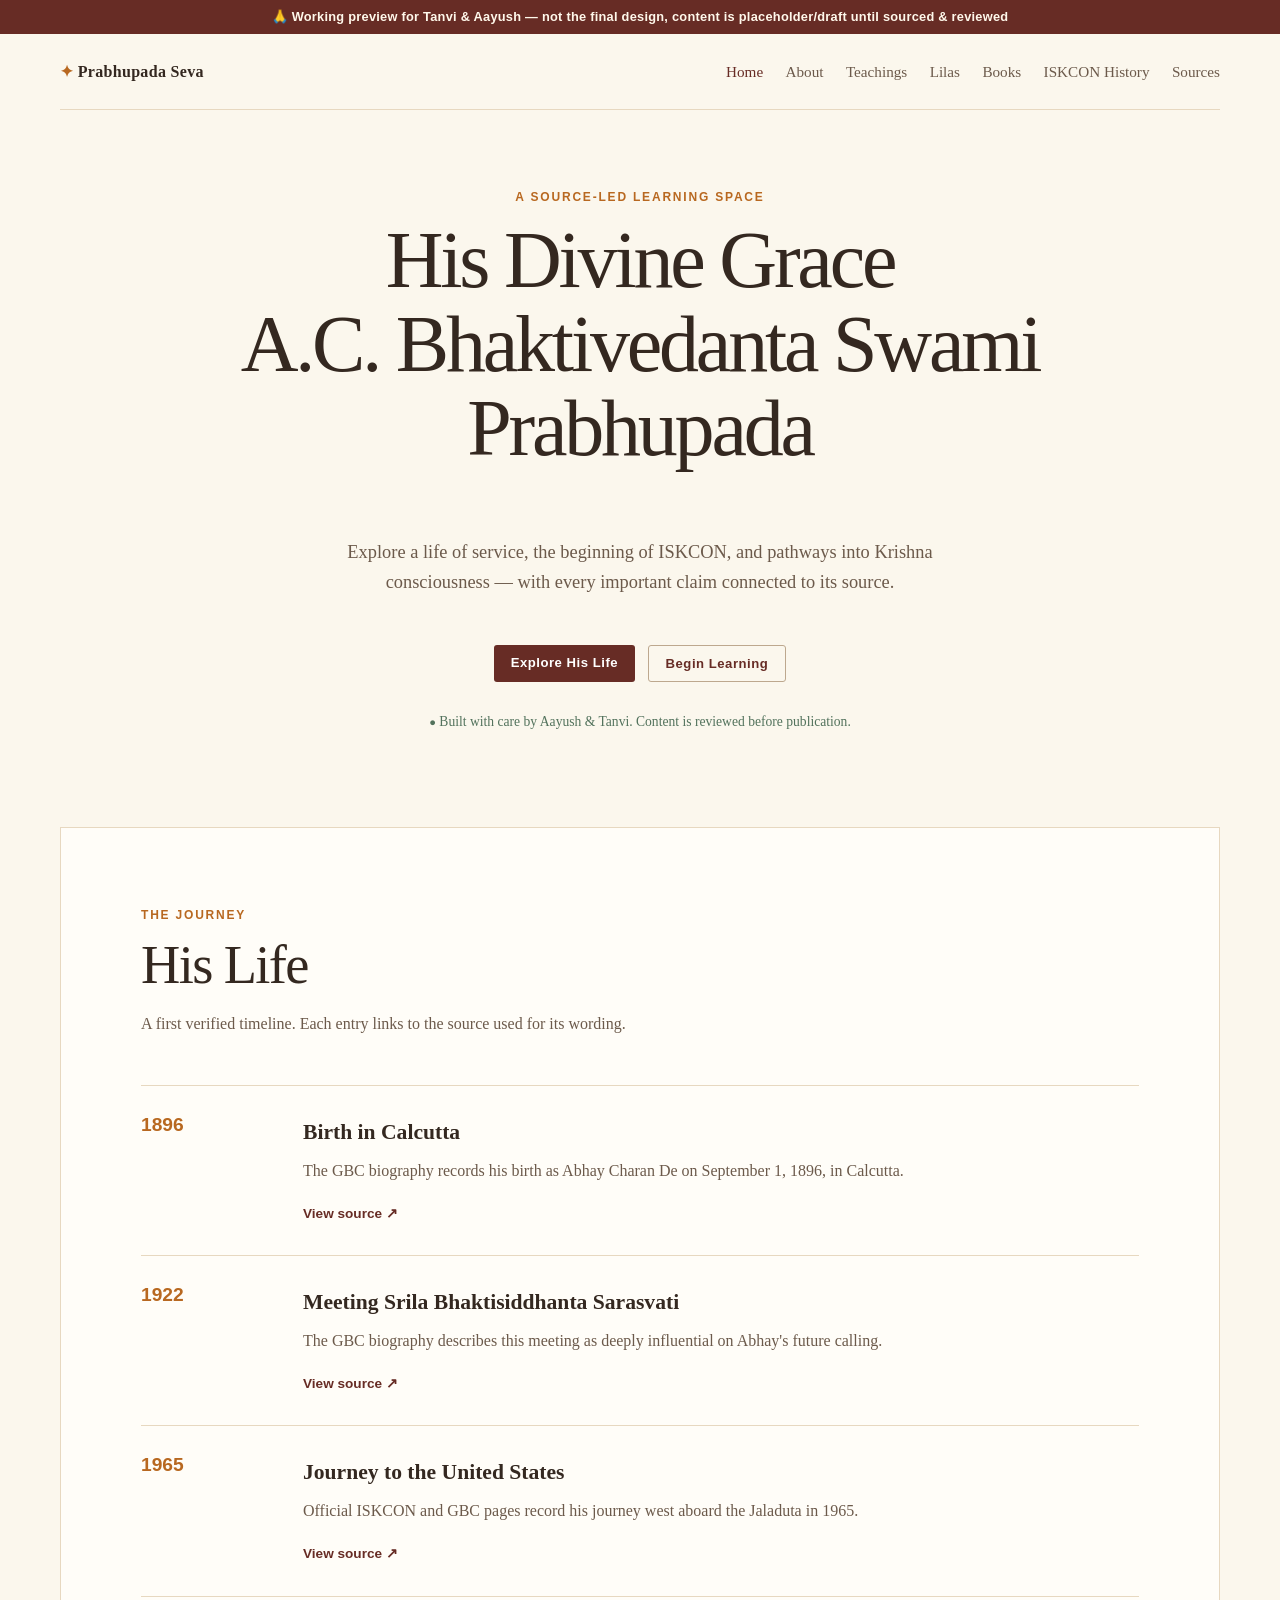
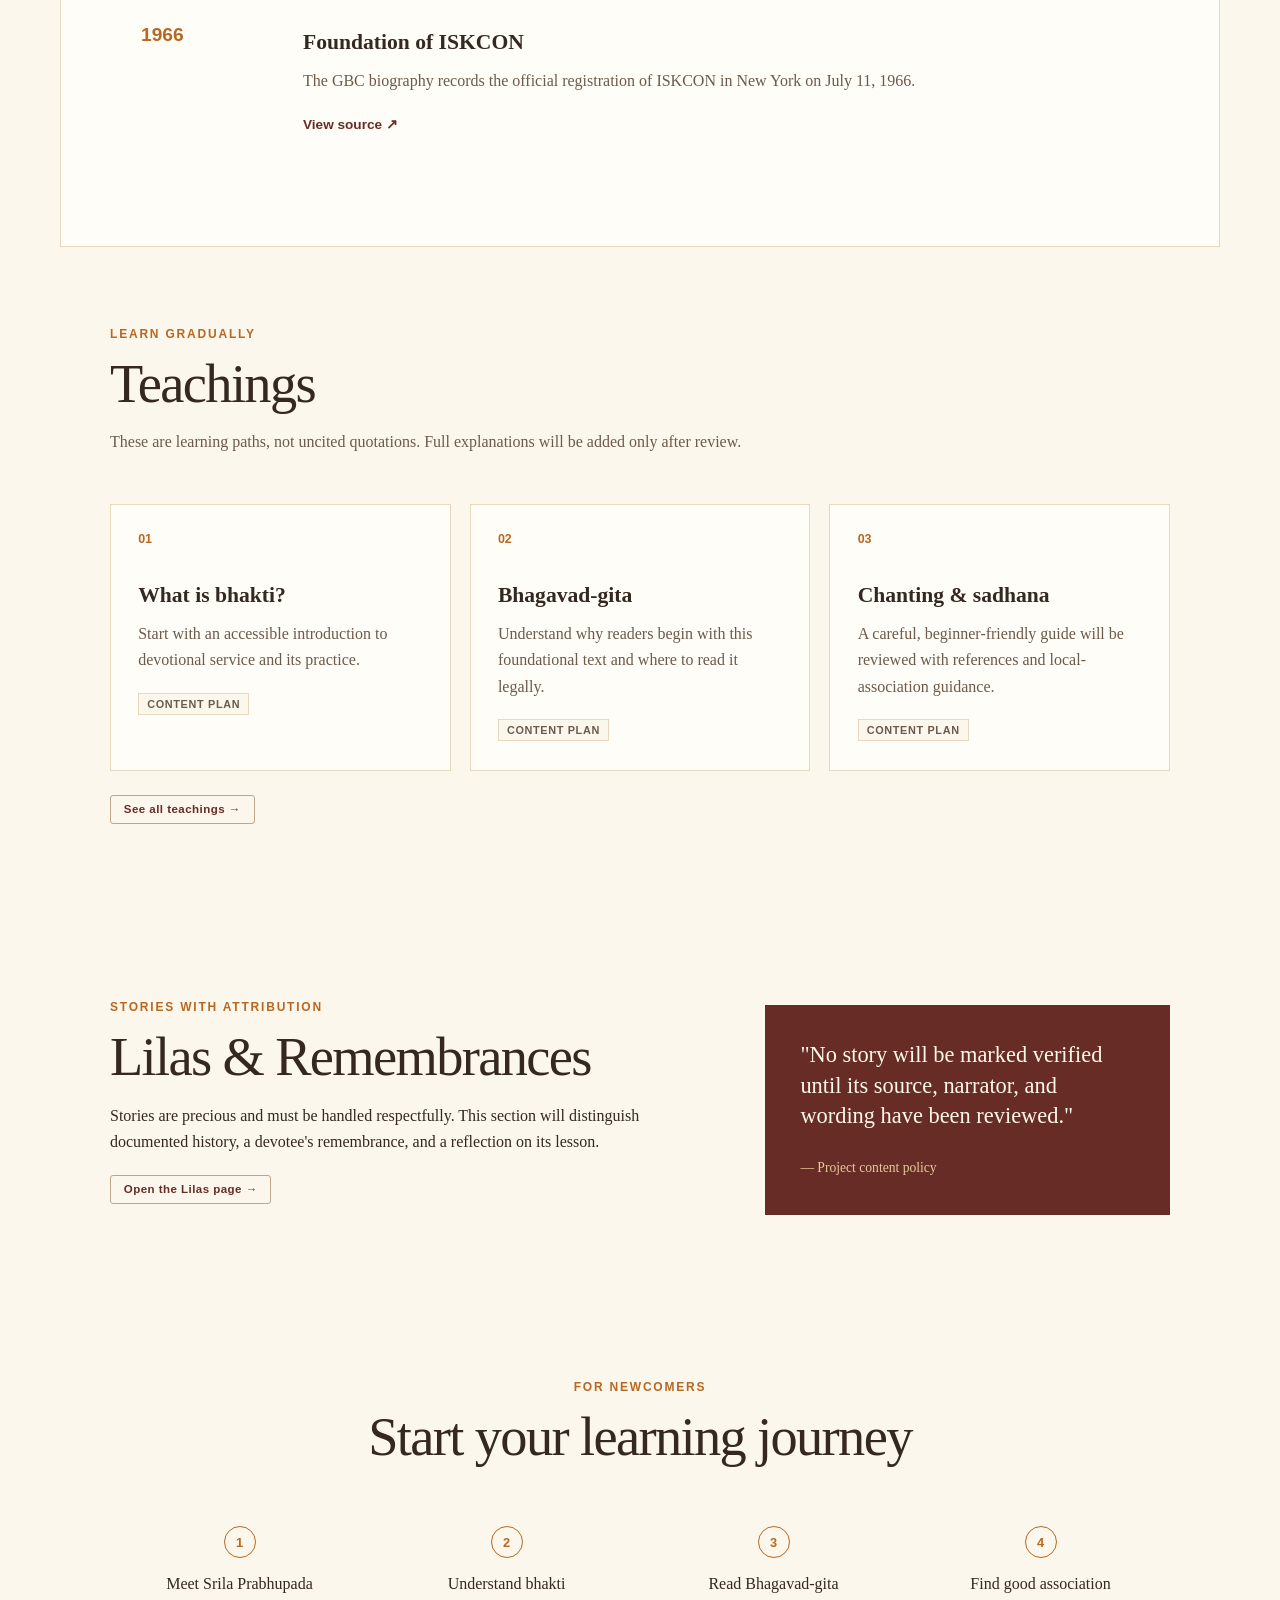
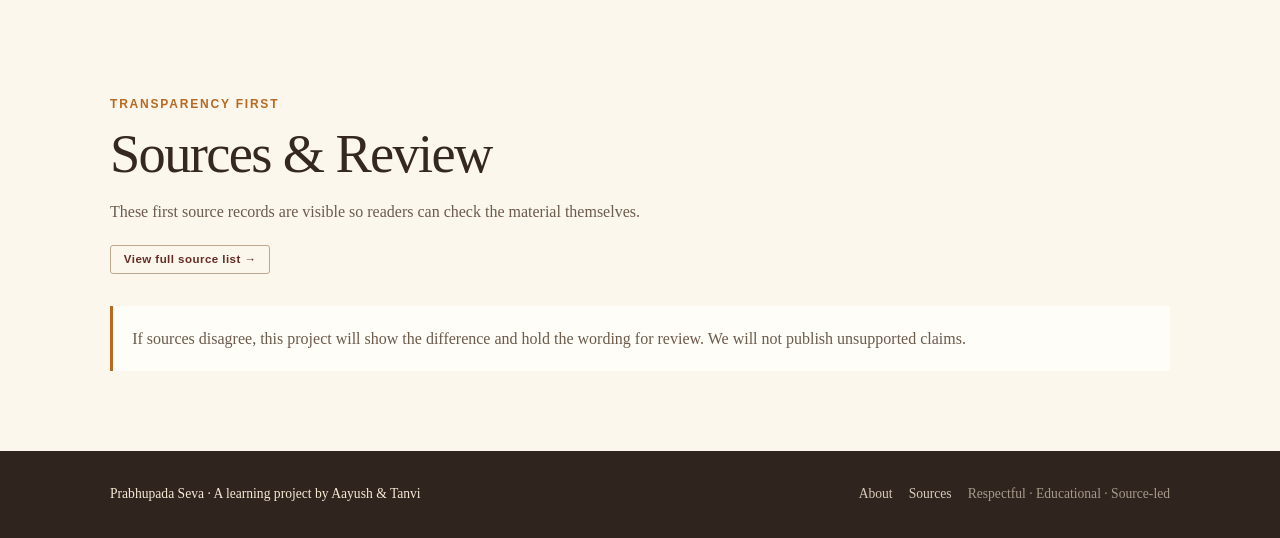
==== index.html @ f7a3dc42 "Add files via upload" ====
<!doctype html>
<html lang="en">
<head>
<meta charset="UTF-8" />
<meta name="viewport" content="width=device-width, initial-scale=1.0" />
<meta name="description" content="A source-led learning space about Srila Prabhupada's life, teachings, and legacy." />
<title>Prabhupada Seva | Learn with sources</title>
<style>
:root{
  --cream:#fbf7ed;--paper:#fffdf8;--ink:#342820;--muted:#6c5a4b;
  --saffron:#b86820;--maroon:#672c25;--line:#e7d8c0;--leaf:#52725c;
  --footer-bg:#30241f;--footer-ink:#f6e9d5;
}
@media (prefers-color-scheme: dark){
  :root:not([data-theme="light"]){
    --cream:#211a15;--paper:#2a221c;--ink:#f2e6d3;--muted:#c9b7a0;
    --saffron:#e0954a;--maroon:#e2a98f;--line:#4a3c30;--leaf:#8fb89a;
    --footer-bg:#171310;--footer-ink:#f2e6d3;
  }
}
:root[data-theme="dark"]{
  --cream:#211a15;--paper:#2a221c;--ink:#f2e6d3;--muted:#c9b7a0;
  --saffron:#e0954a;--maroon:#e2a98f;--line:#4a3c30;--leaf:#8fb89a;
  --footer-bg:#171310;--footer-ink:#f2e6d3;
}
*{box-sizing:border-box}
html{scroll-behavior:smooth}
body{margin:0;color:var(--ink);background:var(--cream);font:16px/1.65 Georgia,'Times New Roman',serif}
a{color:inherit}
.skip-link{position:absolute;left:-999px}
.skip-link:focus{left:1rem;top:1rem;z-index:5;background:var(--paper);padding:.5rem}
.demo-banner{width:100%;background:var(--maroon);color:#fff8eb;text-align:center;padding:.55rem 1rem;font:700 .8rem/1.3 Arial,sans-serif;letter-spacing:.02em}
.site-header{width:min(1160px,calc(100% - 2rem));margin:auto;min-height:76px;display:flex;align-items:center;justify-content:space-between;gap:1rem;border-bottom:1px solid var(--line);flex-wrap:wrap}
.brand{font-weight:bold;text-decoration:none;letter-spacing:.02em;cursor:pointer}
.brand span{color:var(--saffron)}
.main-nav{display:flex;gap:1.4rem;font-size:.95rem;flex-wrap:wrap}
.main-nav a{color:var(--muted);text-decoration:none;cursor:pointer}
.main-nav a:hover,.main-nav a.active{color:var(--maroon)}
.menu-button{display:none;font:inherit;border:1px solid var(--line);background:transparent;color:var(--ink);padding:.4rem .7rem;border-radius:3px;cursor:pointer}
.section{width:min(1060px,calc(100% - 2rem));margin:0 auto;padding:5rem 0}
.hero{text-align:center;min-height:calc(80vh - 76px);display:grid;align-content:center;justify-items:center}
.eyebrow{margin:0 0 .85rem;text-transform:uppercase;letter-spacing:.15em;color:var(--saffron);font:700 .75rem/1.2 Arial,sans-serif}
h1,h2,h3,p{margin-top:0}
h1{max-width:880px;font-size:clamp(2.4rem,7vw,5rem);line-height:1.05;font-weight:normal;letter-spacing:-.04em}
h2{font-size:clamp(2rem,5vw,3.4rem);line-height:1.08;font-weight:normal;letter-spacing:-.03em;margin-bottom:1rem}
h3{font-size:1.35rem;margin-bottom:.45rem}
.subtitle{max-width:670px;color:var(--muted);font-size:1.15rem}
.actions{display:flex;flex-wrap:wrap;gap:.8rem;justify-content:center;margin:1.8rem 0}
.button{display:inline-block;padding:.7rem 1.05rem;border-radius:3px;text-decoration:none;font:700 .82rem/1 Arial,sans-serif;letter-spacing:.04em;cursor:pointer;border:none}
.primary{color:white;background:var(--maroon)}
.secondary{border:1px solid #bda88e;color:var(--maroon);background:transparent}
.small{white-space:nowrap;font-size:.72rem;padding:.5rem .8rem}
.review-note{color:var(--leaf);font-size:.85rem}
.review-note span{font-size:.7rem}
.framed{width:min(1160px,calc(100% - 2rem));padding:clamp(2.2rem,7vw,5rem);background:var(--paper);border:1px solid var(--line)}
.section-intro{max-width:650px}
.section-intro>p:last-child{color:var(--muted)}
.timeline{padding:0;margin:3rem 0 0;list-style:none}
.timeline-item{display:grid;grid-template-columns:130px 1fr;gap:2rem;padding:1.8rem 0;border-top:1px solid var(--line)}
.timeline-item .year{color:var(--saffron);font:700 1.2rem/1 Arial,sans-serif}
.timeline-item p{color:var(--muted);max-width:650px}
.timeline-item a{color:var(--maroon);font:700 .85rem Arial,sans-serif;text-decoration:none}
.card-grid{display:grid;grid-template-columns:repeat(3,1fr);gap:1.2rem;margin-top:3rem}
.card{min-height:200px;padding:1.7rem;background:var(--paper);border:1px solid var(--line)}
.card p{color:var(--muted)}
.number{display:block;margin-bottom:2rem;color:var(--saffron);font:700 .78rem Arial,sans-serif}
.status{display:inline-block;padding:.25rem .5rem;color:var(--muted);background:var(--cream);font:700 .68rem Arial,sans-serif;letter-spacing:.06em;text-transform:uppercase;border:1px solid var(--line)}
.split{display:grid;grid-template-columns:1.2fr .8fr;gap:3rem;align-items:center}
.quote-card{padding:2.2rem;background:var(--maroon);color:#fff8eb}
.quote-card p{font-size:1.4rem;line-height:1.35}
.quote-card span{color:#e9c99e;font-size:.85rem}
.start-section{text-align:center}
.steps{display:grid;grid-template-columns:repeat(4,1fr);gap:.5rem;margin-top:2.5rem}
.steps div{padding:1.2rem .6rem}
.steps b{display:grid;place-items:center;width:2rem;height:2rem;margin:auto;border:1px solid var(--saffron);border-radius:50%;color:var(--saffron);font:700 .8rem Arial,sans-serif}
.steps p{margin:.8rem 0 0}
.sources-list{margin-top:2rem}
.source-record{display:flex;align-items:center;justify-content:space-between;gap:1rem;padding:1.3rem 0;border-top:1px solid var(--line);flex-wrap:wrap}
.source-record h3{margin:0;font-size:1.05rem}
.source-record p{margin:.15rem 0 0;color:var(--muted);font-size:.9rem}
.source-notice{margin:2rem 0 0;padding:1.2rem;border-left:3px solid var(--saffron);background:var(--paper);color:var(--muted)}
footer{display:flex;justify-content:space-between;flex-wrap:wrap;gap:1rem;padding:2rem max(1rem,calc((100% - 1060px)/2));color:var(--footer-ink);background:var(--footer-bg);font-size:.85rem}
footer p{margin:0}
.footer-links{display:flex;gap:1rem;flex-wrap:wrap}
.footer-links a{text-decoration:none;color:var(--footer-ink);opacity:.85;cursor:pointer}
.footer-links a:hover{opacity:1}
.page-main{width:min(1060px,calc(100% - 2rem));margin:0 auto;padding:4.5rem 0;min-height:calc(100vh - 260px)}
.page-main h1{max-width:760px}
.lead{max-width:690px;color:var(--muted);font-size:1.15rem}
.content-grid{display:grid;grid-template-columns:1fr 1fr;gap:1.2rem;margin-top:3rem}
.content-grid>article,.notice{padding:1.8rem;background:var(--paper);border:1px solid var(--line)}
.content-grid li{margin:.45rem 0}
.page-cards{grid-template-columns:repeat(2,1fr)}
.empty-state{margin:3rem 0;padding:3.5rem 2rem;text-align:center;background:var(--paper);border:1px dashed #bda88e}
.empty-state>span{display:block;color:var(--saffron);font-size:2rem}
.content-form{display:grid;grid-template-columns:1fr 1fr;gap:1rem;margin-top:3rem;padding:2rem;background:var(--paper);border:1px solid var(--line)}
.content-form label{display:grid;gap:.4rem;color:var(--muted);font:700 .8rem Arial,sans-serif;letter-spacing:.03em}
.content-form label.full{grid-column:1/-1}
.content-form input,.content-form textarea,.content-form select{width:100%;padding:.7rem;border:1px solid #cdbda6;background:var(--cream);color:var(--ink);font:1rem Georgia,serif}
.form-note{margin:1rem 0 0;color:var(--muted);font-size:.9rem;grid-column:1/-1}
pre{white-space:pre-wrap;word-break:break-word;overflow-x:auto;background:var(--cream);border:1px solid var(--line);padding:1rem;font-size:.82rem;color:var(--muted)}
.policy-block{margin-top:1.2rem}
.policy-block h3{margin-top:2rem;color:var(--maroon)}
.page{display:none}
.page.active{display:block}
@media(max-width:760px){
  .site-header{position:relative}
  .menu-button{display:block}
  .main-nav{display:none;position:absolute;top:68px;right:0;width:200px;padding:1rem;background:var(--paper);border:1px solid var(--line);flex-direction:column;z-index:5}
  .main-nav.open{display:flex}
  .section{padding:3rem 0}
  .hero{min-height:520px}
  .card-grid,.steps,.split,.content-grid,.page-cards,.content-form{grid-template-columns:1fr}
  .split{gap:1.5rem}
  .source-record{align-items:flex-start;flex-direction:column}
  .page-main{padding:3rem 0}
}
</style>
</head>
<body>
<a class="skip-link" href="#main">Skip to content</a>
<div class="demo-banner">🙏 Working preview for Tanvi &amp; Aayush — not the final design, content is placeholder/draft until sourced &amp; reviewed</div>

<header class="site-header">
  <a class="brand" data-nav="home"><span>✦</span> Prabhupada Seva</a>
  <button class="menu-button" type="button" aria-expanded="false" aria-controls="main-nav">Menu</button>
  <nav id="main-nav" class="main-nav" aria-label="Main navigation">
    <a data-nav="home">Home</a>
    <a data-nav="about">About</a>
    <a data-nav="teachings">Teachings</a>
    <a data-nav="lilas">Lilas</a>
    <a data-nav="books">Books</a>
    <a data-nav="iskcon-history">ISKCON History</a>
    <a data-nav="sources">Sources</a>
  </nav>
</header>

<main id="main">

  <!-- HOME -->
  <div class="page active" id="page-home">
    <section class="hero section">
      <p class="eyebrow">A source-led learning space</p>
      <h1>His Divine Grace<br />A.C. Bhaktivedanta Swami Prabhupada</h1>
      <p class="subtitle">Explore a life of service, the beginning of ISKCON, and pathways into Krishna consciousness — with every important claim connected to its source.</p>
      <div class="actions">
        <a class="button primary" data-scroll="life">Explore His Life</a>
        <a class="button secondary" data-scroll="start">Begin Learning</a>
      </div>
      <p class="review-note"><span aria-hidden="true">●</span> Built with care by Aayush &amp; Tanvi. Content is reviewed before publication.</p>
    </section>

    <section id="life" class="section framed">
      <div class="section-intro"><p class="eyebrow">The journey</p><h2>His Life</h2><p>A first verified timeline. Each entry links to the source used for its wording.</p></div>
      <ol id="timeline" class="timeline" aria-label="Timeline of Srila Prabhupada's life"></ol>
    </section>

    <section class="section">
      <div class="section-intro"><p class="eyebrow">Learn gradually</p><h2>Teachings</h2><p>These are learning paths, not uncited quotations. Full explanations will be added only after review.</p></div>
      <div class="card-grid">
        <article class="card"><span class="number">01</span><h3>What is bhakti?</h3><p>Start with an accessible introduction to devotional service and its practice.</p><span class="status">Content plan</span></article>
        <article class="card"><span class="number">02</span><h3>Bhagavad-gita</h3><p>Understand why readers begin with this foundational text and where to read it legally.</p><span class="status">Content plan</span></article>
        <article class="card"><span class="number">03</span><h3>Chanting &amp; sadhana</h3><p>A careful, beginner-friendly guide will be reviewed with references and local-association guidance.</p><span class="status">Content plan</span></article>
      </div>
      <p style="margin-top:1.5rem"><a class="button secondary small" data-nav="teachings">See all teachings →</a></p>
    </section>

    <section class="section split">
      <div><p class="eyebrow">Stories with attribution</p><h2>Lilas &amp; Remembrances</h2><p>Stories are precious and must be handled respectfully. This section will distinguish documented history, a devotee's remembrance, and a reflection on its lesson.</p>
      <p style="margin-top:1.2rem"><a class="button secondary small" data-nav="lilas">Open the Lilas page →</a></p></div>
      <div class="quote-card"><p>"No story will be marked verified until its source, narrator, and wording have been reviewed."</p><span>— Project content policy</span></div>
    </section>

    <section id="start" class="section start-section">
      <div class="section-intro" style="margin:0 auto"><p class="eyebrow">For newcomers</p><h2>Start your learning journey</h2></div>
      <div class="steps">
        <div><b>1</b><p>Meet Srila Prabhupada</p></div>
        <div><b>2</b><p>Understand bhakti</p></div>
        <div><b>3</b><p>Read Bhagavad-gita</p></div>
        <div><b>4</b><p>Find good association</p></div>
      </div>
    </section>

    <section class="section" style="padding-top:0">
      <div class="section-intro"><p class="eyebrow">Transparency first</p><h2>Sources &amp; Review</h2><p>These first source records are visible so readers can check the material themselves.</p></div>
      <p style="margin-top:1.2rem"><a class="button secondary small" data-nav="sources">View full source list →</a></p>
      <p class="source-notice">If sources disagree, this project will show the difference and hold the wording for review. We will not publish unsupported claims.</p>
    </section>
  </div>

  <!-- ABOUT -->
  <div class="page" id="page-about">
    <div class="page-main">
      <p class="eyebrow">About this project</p>
      <h1>Learn with reverence and sources.</h1>
      <p class="lead">Prabhupada Seva is being created by Aayush and Tanvi as a careful digital resource for devotees, students, researchers, and newcomers.</p>
      <div class="content-grid">
        <article><h2>What this website will offer</h2><ul>
          <li>A sourced life timeline</li>
          <li>Teachings and books for different levels of readers</li>
          <li>Attributed lilas and remembrances</li>
          <li>References beside important claims</li>
        </ul></article>
        <article class="notice"><h2>Our promise</h2><p>We do not present AI-generated, unsupported religious or historical content as authentic. Every public item is reviewed before publication.</p>
          <a class="button secondary" data-scroll="content-policy">Read content policy ↓</a>
        </article>
      </div>

      <div id="content-policy" class="policy-block">
        <h2 style="margin-top:3rem">Content &amp; Source Policy</h2>
        <p class="lead" style="font-size:1rem">This project exists to help visitors learn about Srila Prabhupada, his life, teachings, and legacy with reverence, clarity, and care.</p>

        <h3>Required record for every content item</h3>
        <p>Each timeline item, story, quotation, article, image, video, and audio link must record: title and category; source title, author or speaker, and stable link or reference; source type (primary text, lecture, conversation, official institution, biography, or devotee account); exact quotation location when a quotation is used; and reviewer, review date, and status (Draft, Verified, or Published).</p>

        <h3>How content is labelled</h3>
        <p><b>Historical fact</b> — supported by an identified reliable source. <b>Devotee account / remembrance</b> — attributed to the person or book, not presented as universally established history. <b>Reflection / lesson</b> — a clearly labelled explanation for readers, not a statement made by Srila Prabhupada unless directly cited. <b>Draft</b> — never public as verified material.</p>

        <h3>Source preference</h3>
        <p>Use Srila Prabhupada's original books, letters, lectures, and conversations first where relevant. For biography and institutional history, prefer official ISKCON, GBC, BBT, Vedabase, and reliable archival or biographical sources. Wikipedia may help locate references but is not a final authority.</p>

        <h3>Conflicting information</h3>
        <p>Do not hide disagreements. Add each source, describe the difference briefly, and keep the item in "Needs review" until Tanvi approves the final wording.</p>

        <h3>Copyright and images</h3>
        <p>Do not copy books, recordings, or photographs without permission. Prefer brief quotations with references and links to authorised reading, listening, or purchase pages. Record image creator, rights status, and credit before publishing.</p>
      </div>
    </div>
  </div>

  <!-- TEACHINGS -->
  <div class="page" id="page-teachings">
    <div class="page-main">
      <p class="eyebrow">Guided learning</p>
      <h1>Teachings</h1>
      <p class="lead">A structured place to learn step by step. Articles will be added after their explanations and references are reviewed.</p>
      <div class="card-grid page-cards">
        <article class="card"><span class="number">01</span><h3>Bhakti</h3><p>A beginner-friendly introduction is planned.</p><span class="status">Planned</span></article>
        <article class="card"><span class="number">02</span><h3>The Holy Name</h3><p>Verified sources and practical guidance will be added.</p><span class="status">Planned</span></article>
        <article class="card"><span class="number">03</span><h3>Bhagavad-gita</h3><p>Find an appropriate starting path and authorized reading links.</p><span class="status">Planned</span></article>
        <article class="card"><span class="number">04</span><h3>Guru &amp; sadhu-sanga</h3><p>A carefully reviewed learning guide is planned.</p><span class="status">Planned</span></article>
      </div>
    </div>
  </div>

  <!-- LILAS -->
  <div class="page" id="page-lilas">
    <div class="page-main">
      <p class="eyebrow">Attributed stories</p>
      <h1>Lilas &amp; Remembrances</h1>
      <p class="lead">Tanvi is currently researching this collection. No stories are published yet, because each item must identify its source and be reviewed.</p>
      <section class="empty-state">
        <span>✦</span>
        <h2>Collection in research</h2>
        <p>Expected categories: early life, spiritual journey, Jaladuta, early ISKCON, travels, disciples, India, and final years.</p>
        <a class="button primary" data-scroll="lila-template">See research template ↓</a>
      </section>
      <section class="notice">
        <h2>How each story will be labelled</h2>
        <p><b>Historical fact</b>, <b>devotee account</b>, and <b>reflection</b> will be visibly distinct. Readers will always be able to see the source.</p>
      </section>

      <div id="lila-template" style="margin-top:3rem">
        <h2>Lila research template</h2>
        <p class="lead" style="font-size:1rem">For every lila, Tanvi please fill in as much of this as you can — even short notes help. Aayush will format it for the site.</p>
        <div class="content-grid" style="grid-template-columns:1fr">
          <article>
            <ul>
              <li><b>Title</b> — short name for the story</li>
              <li><b>Summary</b> — 1-2 sentence overview</li>
              <li><b>Full story</b> — the complete account, in your own words</li>
              <li><b>Time / place</b> — when and where it happened (approximate is fine)</li>
              <li><b>Source</b> — book, lecture, conversation, or devotee's name/account it came from</li>
              <li><b>Exact reference</b> — chapter, page, date, or timestamp if you have it</li>
              <li><b>Lesson / reflection</b> — optional, clearly marked as reflection, not fact</li>
              <li><b>Status</b> — Draft / Needs review / Verified / Published</li>
            </ul>
          </article>
        </div>
        <p class="lead" style="font-size:.95rem;margin-top:1rem">Raw data format (for reference — Aayush uses this on the technical side):</p>
        <pre>{
  "title": "",
  "summary": "",
  "body": "",
  "period": { "startYear": null, "endYear": null, "display": "" },
  "place": [],
  "contentType": "devotee-account",
  "sources": [{ "title": "", "authorOrSpeaker": "", "sourceType": "biography", "url": "", "reference": "", "quoteVerified": false }],
  "reflection": "",
  "researcher": "Tanvi",
  "reviewer": "",
  "status": "draft"
}</pre>
      </div>
    </div>
  </div>

  <!-- BOOKS -->
  <div class="page" id="page-books">
    <div class="page-main">
      <p class="eyebrow">A reading guide</p>
      <h1>Books</h1>
      <p class="lead">This future library will guide readers to authorized editions and explain each book without reproducing copyrighted text.</p>
      <div class="card-grid page-cards">
        <article class="card"><h3>Bhagavad-gita As It Is</h3><p>Reader guide and authorized links: planned.</p><span class="status">Planned</span></article>
        <article class="card"><h3>Srimad-Bhagavatam</h3><p>Reader guide and authorized links: planned.</p><span class="status">Planned</span></article>
        <article class="card"><h3>Sri Caitanya-caritamrita</h3><p>Reader guide and authorized links: planned.</p><span class="status">Planned</span></article>
      </div>
    </div>
  </div>

  <!-- ISKCON HISTORY -->
  <div class="page" id="page-iskcon-history">
    <div class="page-main">
      <p class="eyebrow">Institutional history</p>
      <h1>How ISKCON Started</h1>
      <p class="lead">A source-linked guide to the beginning and worldwide growth of the International Society for Krishna Consciousness.</p>
      <section class="notice">
        <h2>Research status</h2>
        <p>The detailed article will be developed from verified sources. The starter timeline on the home page already links to official ISKCON and GBC source pages.</p>
        <a class="button secondary" href="https://iskcon.org/history/" target="_blank" rel="noreferrer">Read official ISKCON history ↗</a>
      </section>
    </div>
  </div>

  <!-- SOURCES -->
  <div class="page" id="page-sources">
    <div class="page-main">
      <p class="eyebrow">Transparency first</p>
      <h1>Sources &amp; Review</h1>
      <p class="lead">Every claim on this site should be traceable to a source. Here is the starter list used for the current timeline.</p>
      <div id="sources-list" class="sources-list"></div>
      <p class="source-notice">If sources disagree, this project will show the difference and hold the wording for review. We will not publish unsupported claims.</p>
    </div>
  </div>

</main>

<footer>
  <p>Prabhupada Seva · A learning project by Aayush &amp; Tanvi</p>
  <div class="footer-links">
    <a data-nav="about">About</a>
    <a data-nav="sources">Sources</a>
    <span style="opacity:.6">Respectful · Educational · Source-led</span>
  </div>
</footer>

<script>
const sources = [
  { id: "gbc-biography", name: "Biography of Srila Prabhupada", publisher: "ISKCON Governing Body Commission", url: "https://gbc.iskcon.org/srila-prabhupada/", type: "Official institutional biography" },
  { id: "iskcon-history", name: "History of ISKCON", publisher: "ISKCON", url: "https://iskcon.org/history/", type: "Official institutional history" }
];

const timeline = [
  { year: "1896", title: "Birth in Calcutta", text: "The GBC biography records his birth as Abhay Charan De on September 1, 1896, in Calcutta.", source: "gbc-biography" },
  { year: "1922", title: "Meeting Srila Bhaktisiddhanta Sarasvati", text: "The GBC biography describes this meeting as deeply influential on Abhay's future calling.", source: "gbc-biography" },
  { year: "1965", title: "Journey to the United States", text: "Official ISKCON and GBC pages record his journey west aboard the Jaladuta in 1965.", source: "iskcon-history" },
  { year: "1966", title: "Foundation of ISKCON", text: "The GBC biography records the official registration of ISKCON in New York on July 11, 1966.", source: "gbc-biography" }
];

const sourceById = Object.fromEntries(sources.map((s) => [s.id, s]));

function renderTimeline(){
  const el = document.querySelector("#timeline");
  if(!el) return;
  el.innerHTML = timeline.map((item) => {
    const source = sourceById[item.source];
    return `<li class="timeline-item"><p class="year">${item.year}</p><div><h3>${item.title}</h3><p>${item.text}</p><a href="${source.url}" target="_blank" rel="noreferrer">View source ↗</a></div></li>`;
  }).join("");
}

function renderSources(){
  const el = document.querySelector("#sources-list");
  if(!el) return;
  el.innerHTML = sources.map((s) => `<article class="source-record"><div><h3>${s.name}</h3><p>${s.publisher} · ${s.type}</p></div><a class="button secondary small" href="${s.url}" target="_blank" rel="noreferrer">Open source ↗</a></article>`).join("");
}

renderTimeline();
renderSources();

// mobile menu
const menuButton = document.querySelector(".menu-button");
const navigation = document.querySelector(".main-nav");
menuButton.addEventListener("click", () => {
  const open = menuButton.getAttribute("aria-expanded") === "true";
  menuButton.setAttribute("aria-expanded", String(!open));
  navigation.classList.toggle("open", !open);
});

// simple SPA routing between pages
const pageIds = ["home","about","teachings","lilas","books","iskcon-history","sources"];
function showPage(name){
  if(!pageIds.includes(name)) name = "home";
  document.querySelectorAll(".page").forEach((p) => p.classList.remove("active"));
  const target = document.querySelector("#page-" + name);
  if(target) target.classList.add("active");
  document.querySelectorAll(".main-nav a[data-nav]").forEach((a) => {
    a.classList.toggle("active", a.getAttribute("data-nav") === name);
  });
  window.scrollTo(0,0);
  navigation.classList.remove("open");
  menuButton.setAttribute("aria-expanded","false");
}

document.querySelectorAll("[data-nav]").forEach((el) => {
  el.addEventListener("click", () => {
    const name = el.getAttribute("data-nav");
    history.replaceState(null, "", "#" + name);
    showPage(name);
  });
});

document.querySelectorAll("[data-scroll]").forEach((el) => {
  el.addEventListener("click", () => {
    const id = el.getAttribute("data-scroll");
    const target = document.getElementById(id);
    if(target) target.scrollIntoView({ behavior: "smooth" });
  });
});

// initial route
const initial = (location.hash || "").replace("#","");
showPage(initial || "home");
</script>
</body>
</html>
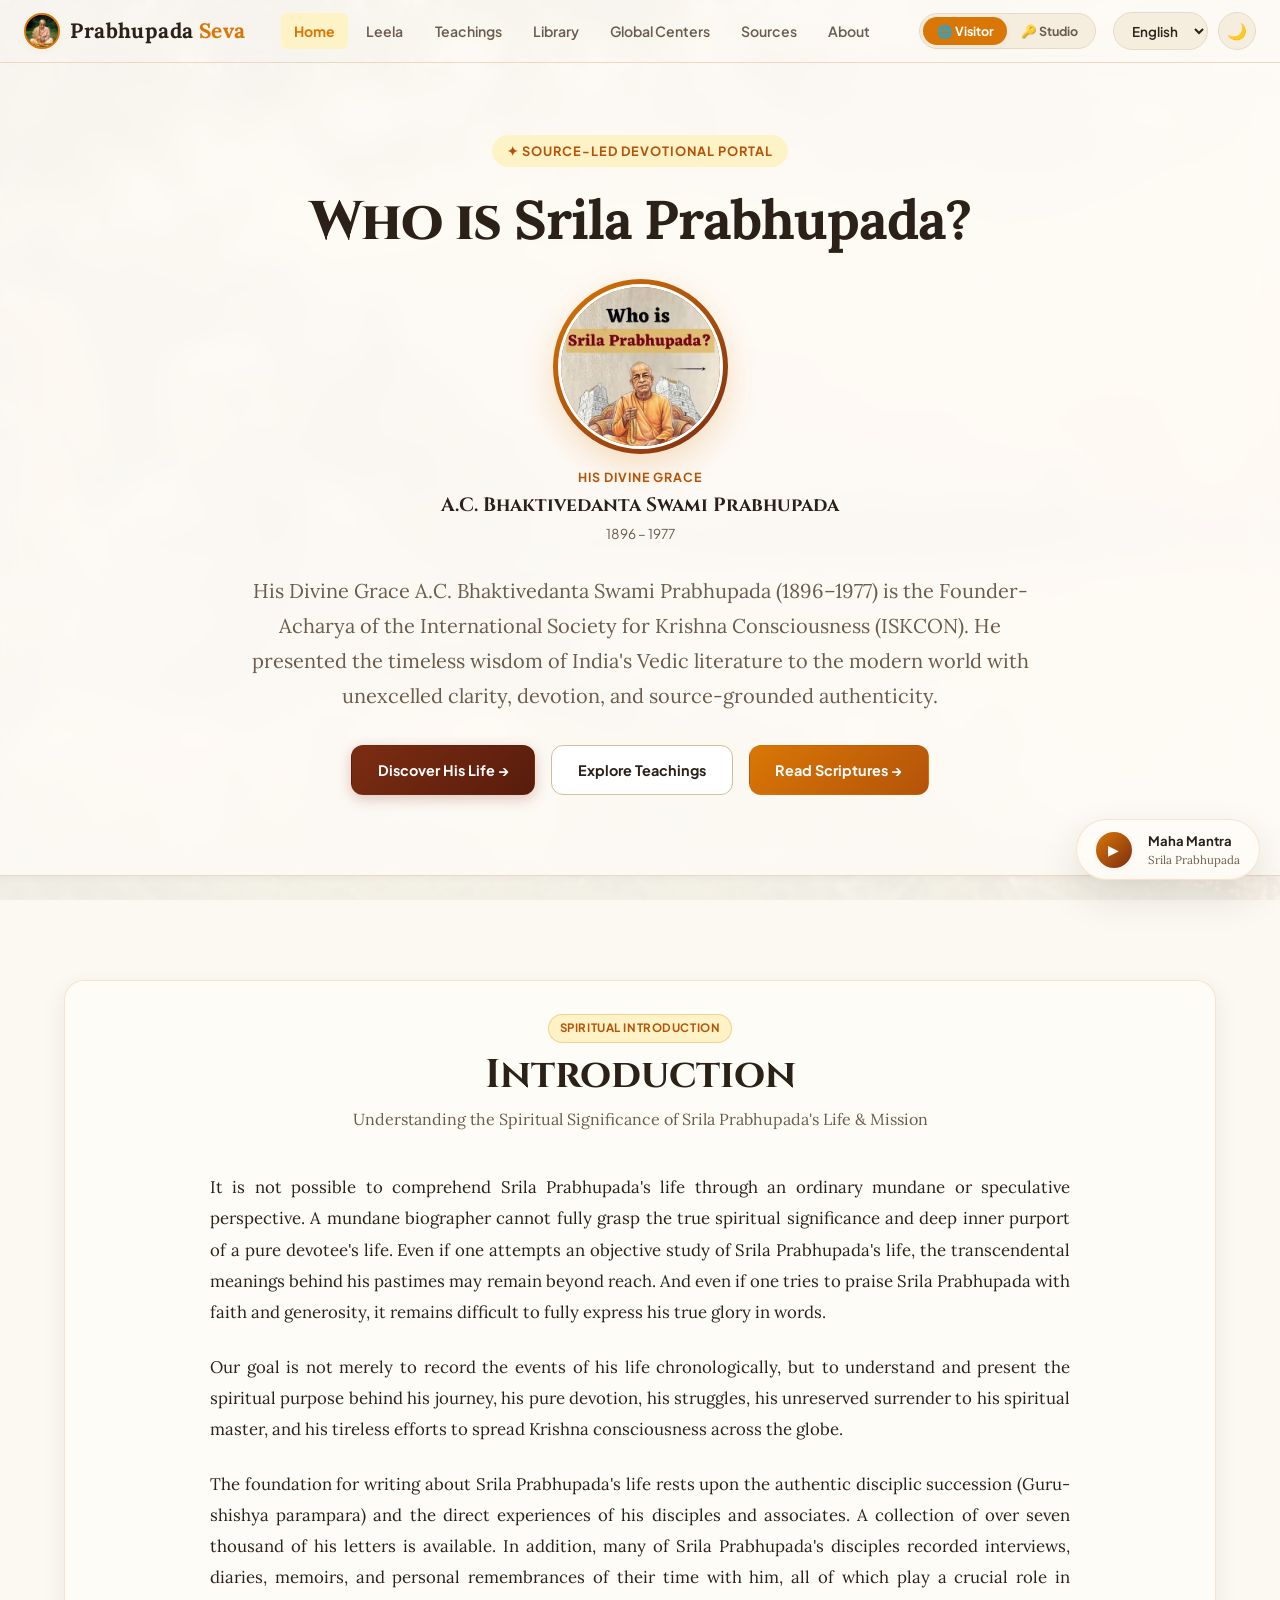
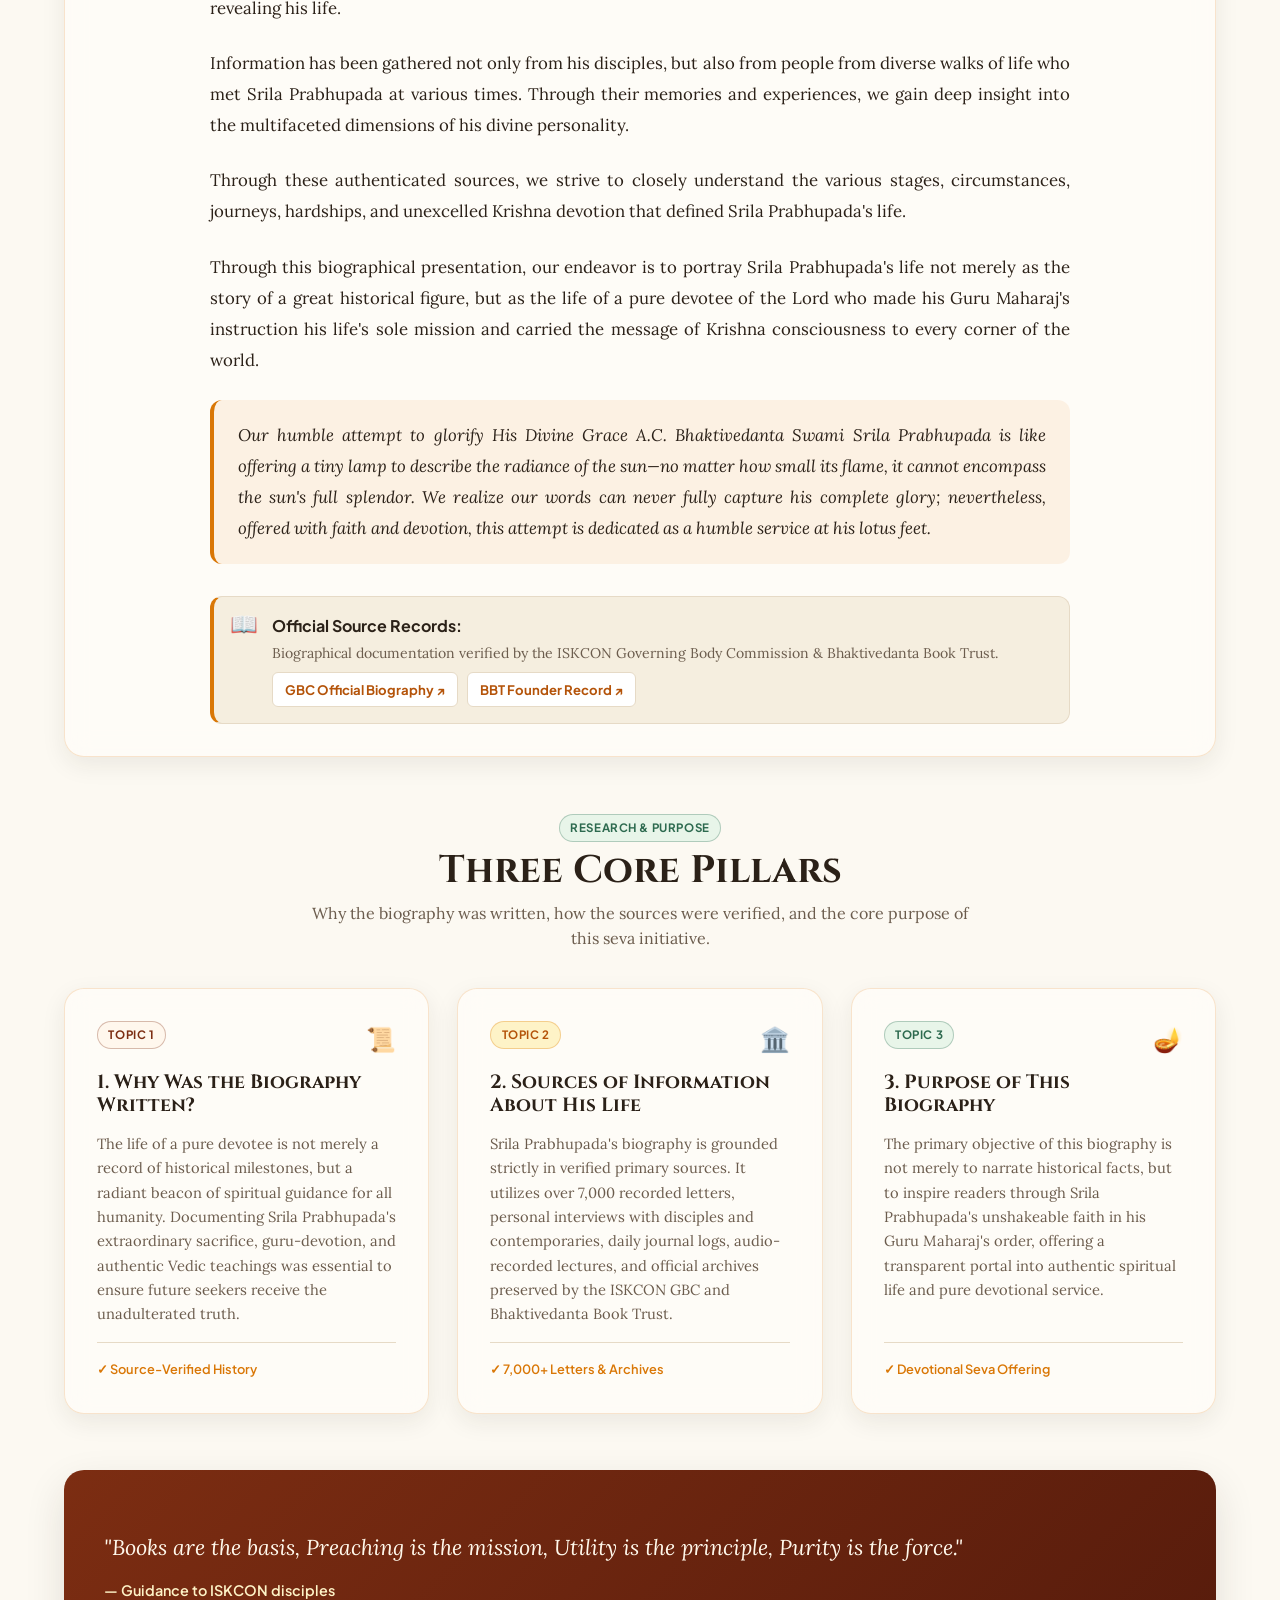
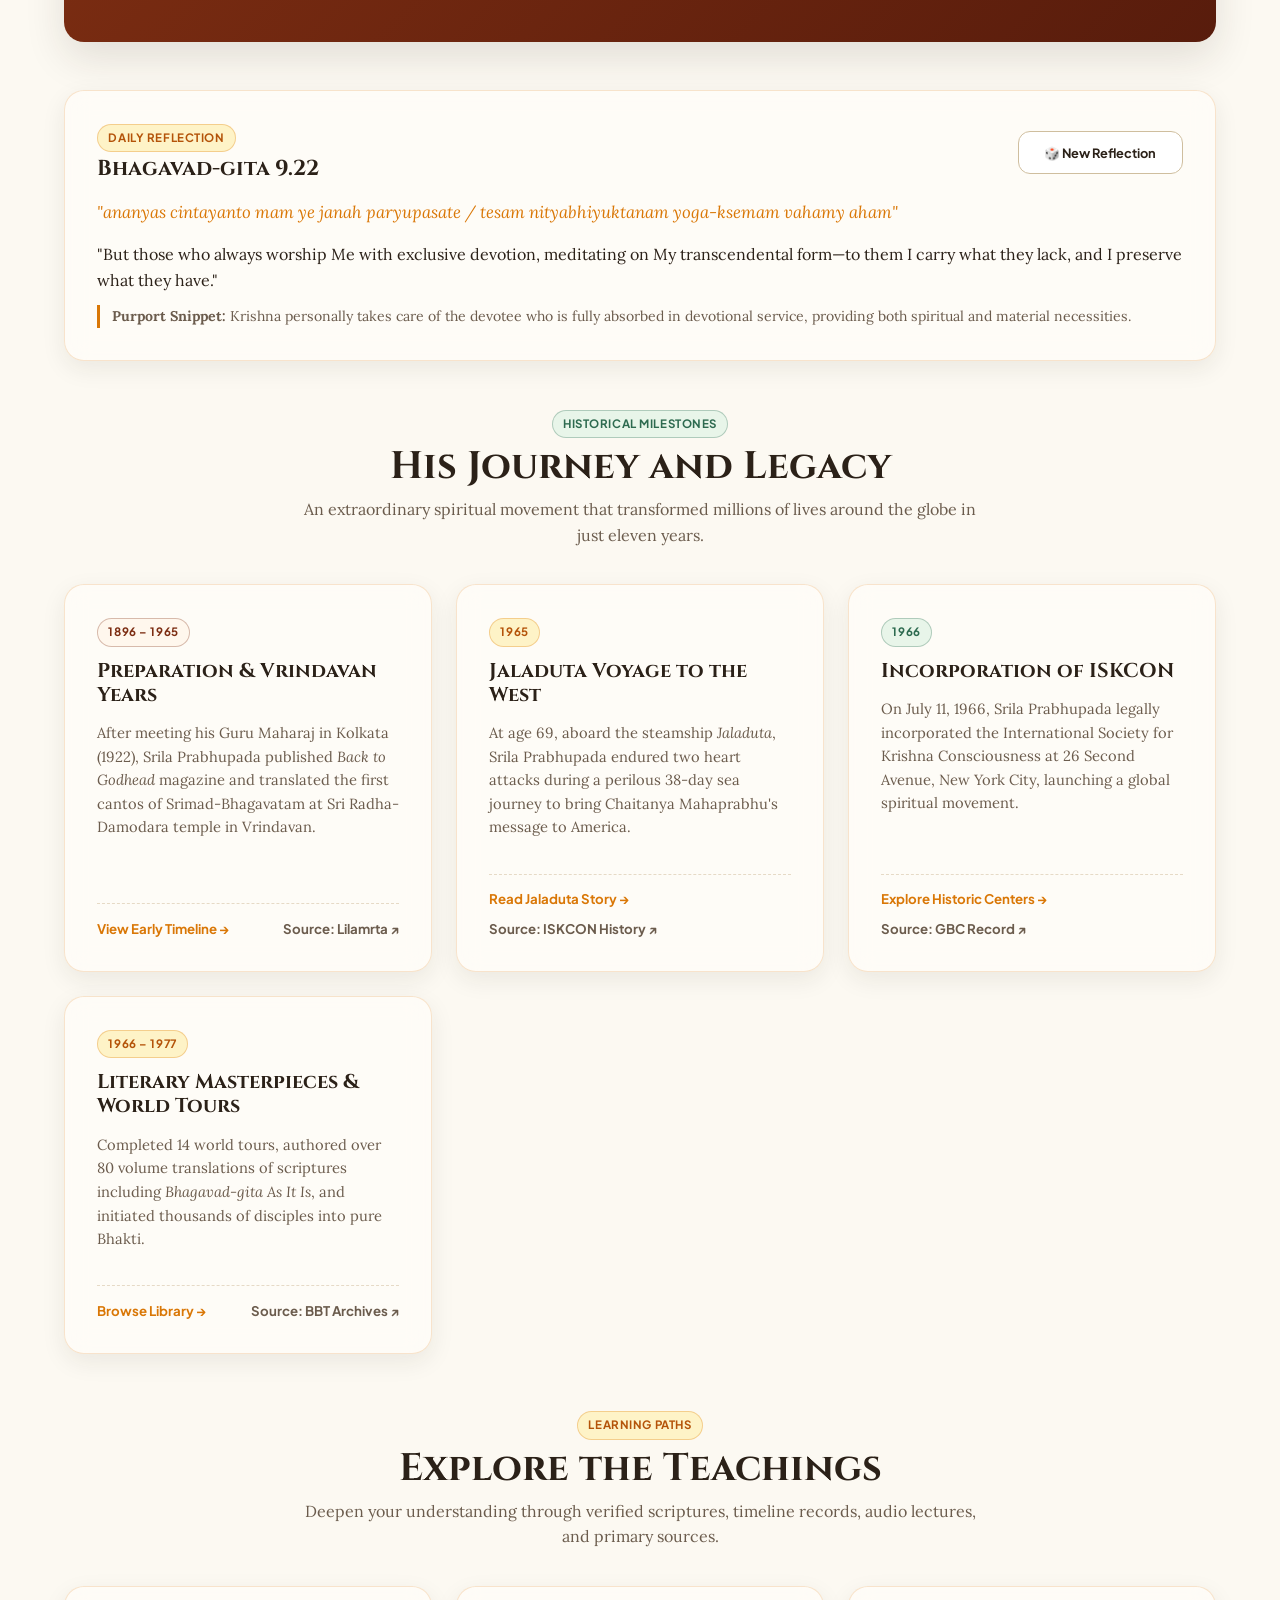
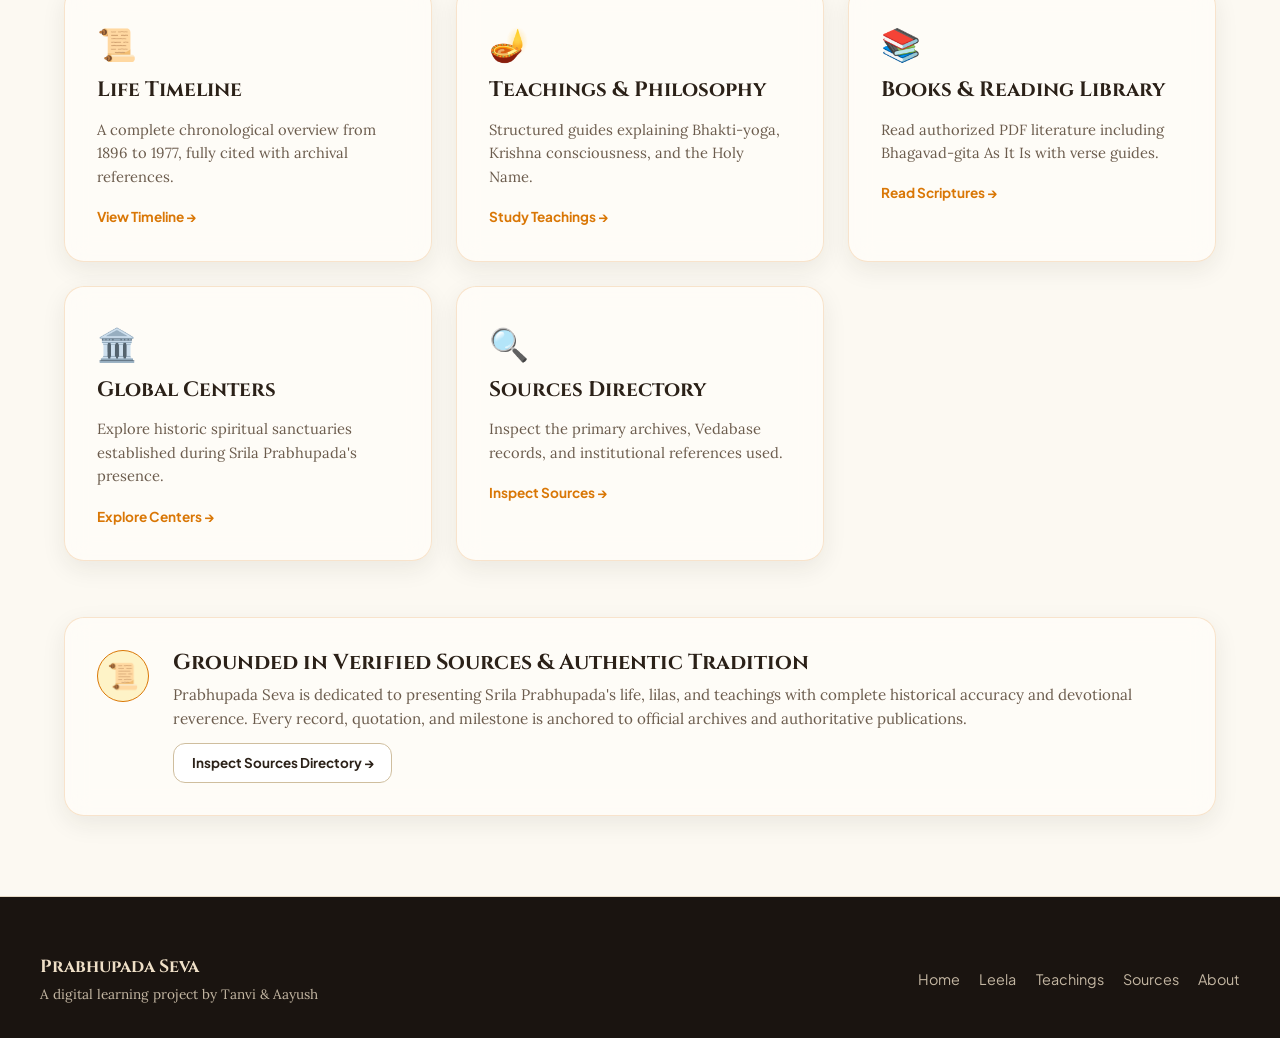
==== commit 8b4f3e3d: "Initial project upload" ====
--- a/index.html
+++ b/index.html
@@ -1,426 +1,796 @@
 <!doctype html>
-<html lang="en">
+<html lang="en" data-theme="light">
 <head>
-<meta charset="UTF-8" />
-<meta name="viewport" content="width=device-width, initial-scale=1.0" />
-<meta name="description" content="A source-led learning space about Srila Prabhupada's life, teachings, and legacy." />
-<title>Prabhupada Seva | Learn with sources</title>
-<style>
-:root{
-  --cream:#fbf7ed;--paper:#fffdf8;--ink:#342820;--muted:#6c5a4b;
-  --saffron:#b86820;--maroon:#672c25;--line:#e7d8c0;--leaf:#52725c;
-  --footer-bg:#30241f;--footer-ink:#f6e9d5;
-}
-@media (prefers-color-scheme: dark){
-  :root:not([data-theme="light"]){
-    --cream:#211a15;--paper:#2a221c;--ink:#f2e6d3;--muted:#c9b7a0;
-    --saffron:#e0954a;--maroon:#e2a98f;--line:#4a3c30;--leaf:#8fb89a;
-    --footer-bg:#171310;--footer-ink:#f2e6d3;
-  }
-}
-:root[data-theme="dark"]{
-  --cream:#211a15;--paper:#2a221c;--ink:#f2e6d3;--muted:#c9b7a0;
-  --saffron:#e0954a;--maroon:#e2a98f;--line:#4a3c30;--leaf:#8fb89a;
-  --footer-bg:#171310;--footer-ink:#f2e6d3;
-}
-*{box-sizing:border-box}
-html{scroll-behavior:smooth}
-body{margin:0;color:var(--ink);background:var(--cream);font:16px/1.65 Georgia,'Times New Roman',serif}
-a{color:inherit}
-.skip-link{position:absolute;left:-999px}
-.skip-link:focus{left:1rem;top:1rem;z-index:5;background:var(--paper);padding:.5rem}
-.demo-banner{width:100%;background:var(--maroon);color:#fff8eb;text-align:center;padding:.55rem 1rem;font:700 .8rem/1.3 Arial,sans-serif;letter-spacing:.02em}
-.site-header{width:min(1160px,calc(100% - 2rem));margin:auto;min-height:76px;display:flex;align-items:center;justify-content:space-between;gap:1rem;border-bottom:1px solid var(--line);flex-wrap:wrap}
-.brand{font-weight:bold;text-decoration:none;letter-spacing:.02em;cursor:pointer}
-.brand span{color:var(--saffron)}
-.main-nav{display:flex;gap:1.4rem;font-size:.95rem;flex-wrap:wrap}
-.main-nav a{color:var(--muted);text-decoration:none;cursor:pointer}
-.main-nav a:hover,.main-nav a.active{color:var(--maroon)}
-.menu-button{display:none;font:inherit;border:1px solid var(--line);background:transparent;color:var(--ink);padding:.4rem .7rem;border-radius:3px;cursor:pointer}
-.section{width:min(1060px,calc(100% - 2rem));margin:0 auto;padding:5rem 0}
-.hero{text-align:center;min-height:calc(80vh - 76px);display:grid;align-content:center;justify-items:center}
-.eyebrow{margin:0 0 .85rem;text-transform:uppercase;letter-spacing:.15em;color:var(--saffron);font:700 .75rem/1.2 Arial,sans-serif}
-h1,h2,h3,p{margin-top:0}
-h1{max-width:880px;font-size:clamp(2.4rem,7vw,5rem);line-height:1.05;font-weight:normal;letter-spacing:-.04em}
-h2{font-size:clamp(2rem,5vw,3.4rem);line-height:1.08;font-weight:normal;letter-spacing:-.03em;margin-bottom:1rem}
-h3{font-size:1.35rem;margin-bottom:.45rem}
-.subtitle{max-width:670px;color:var(--muted);font-size:1.15rem}
-.actions{display:flex;flex-wrap:wrap;gap:.8rem;justify-content:center;margin:1.8rem 0}
-.button{display:inline-block;padding:.7rem 1.05rem;border-radius:3px;text-decoration:none;font:700 .82rem/1 Arial,sans-serif;letter-spacing:.04em;cursor:pointer;border:none}
-.primary{color:white;background:var(--maroon)}
-.secondary{border:1px solid #bda88e;color:var(--maroon);background:transparent}
-.small{white-space:nowrap;font-size:.72rem;padding:.5rem .8rem}
-.review-note{color:var(--leaf);font-size:.85rem}
-.review-note span{font-size:.7rem}
-.framed{width:min(1160px,calc(100% - 2rem));padding:clamp(2.2rem,7vw,5rem);background:var(--paper);border:1px solid var(--line)}
-.section-intro{max-width:650px}
-.section-intro>p:last-child{color:var(--muted)}
-.timeline{padding:0;margin:3rem 0 0;list-style:none}
-.timeline-item{display:grid;grid-template-columns:130px 1fr;gap:2rem;padding:1.8rem 0;border-top:1px solid var(--line)}
-.timeline-item .year{color:var(--saffron);font:700 1.2rem/1 Arial,sans-serif}
-.timeline-item p{color:var(--muted);max-width:650px}
-.timeline-item a{color:var(--maroon);font:700 .85rem Arial,sans-serif;text-decoration:none}
-.card-grid{display:grid;grid-template-columns:repeat(3,1fr);gap:1.2rem;margin-top:3rem}
-.card{min-height:200px;padding:1.7rem;background:var(--paper);border:1px solid var(--line)}
-.card p{color:var(--muted)}
-.number{display:block;margin-bottom:2rem;color:var(--saffron);font:700 .78rem Arial,sans-serif}
-.status{display:inline-block;padding:.25rem .5rem;color:var(--muted);background:var(--cream);font:700 .68rem Arial,sans-serif;letter-spacing:.06em;text-transform:uppercase;border:1px solid var(--line)}
-.split{display:grid;grid-template-columns:1.2fr .8fr;gap:3rem;align-items:center}
-.quote-card{padding:2.2rem;background:var(--maroon);color:#fff8eb}
-.quote-card p{font-size:1.4rem;line-height:1.35}
-.quote-card span{color:#e9c99e;font-size:.85rem}
-.start-section{text-align:center}
-.steps{display:grid;grid-template-columns:repeat(4,1fr);gap:.5rem;margin-top:2.5rem}
-.steps div{padding:1.2rem .6rem}
-.steps b{display:grid;place-items:center;width:2rem;height:2rem;margin:auto;border:1px solid var(--saffron);border-radius:50%;color:var(--saffron);font:700 .8rem Arial,sans-serif}
-.steps p{margin:.8rem 0 0}
-.sources-list{margin-top:2rem}
-.source-record{display:flex;align-items:center;justify-content:space-between;gap:1rem;padding:1.3rem 0;border-top:1px solid var(--line);flex-wrap:wrap}
-.source-record h3{margin:0;font-size:1.05rem}
-.source-record p{margin:.15rem 0 0;color:var(--muted);font-size:.9rem}
-.source-notice{margin:2rem 0 0;padding:1.2rem;border-left:3px solid var(--saffron);background:var(--paper);color:var(--muted)}
-footer{display:flex;justify-content:space-between;flex-wrap:wrap;gap:1rem;padding:2rem max(1rem,calc((100% - 1060px)/2));color:var(--footer-ink);background:var(--footer-bg);font-size:.85rem}
-footer p{margin:0}
-.footer-links{display:flex;gap:1rem;flex-wrap:wrap}
-.footer-links a{text-decoration:none;color:var(--footer-ink);opacity:.85;cursor:pointer}
-.footer-links a:hover{opacity:1}
-.page-main{width:min(1060px,calc(100% - 2rem));margin:0 auto;padding:4.5rem 0;min-height:calc(100vh - 260px)}
-.page-main h1{max-width:760px}
-.lead{max-width:690px;color:var(--muted);font-size:1.15rem}
-.content-grid{display:grid;grid-template-columns:1fr 1fr;gap:1.2rem;margin-top:3rem}
-.content-grid>article,.notice{padding:1.8rem;background:var(--paper);border:1px solid var(--line)}
-.content-grid li{margin:.45rem 0}
-.page-cards{grid-template-columns:repeat(2,1fr)}
-.empty-state{margin:3rem 0;padding:3.5rem 2rem;text-align:center;background:var(--paper);border:1px dashed #bda88e}
-.empty-state>span{display:block;color:var(--saffron);font-size:2rem}
-.content-form{display:grid;grid-template-columns:1fr 1fr;gap:1rem;margin-top:3rem;padding:2rem;background:var(--paper);border:1px solid var(--line)}
-.content-form label{display:grid;gap:.4rem;color:var(--muted);font:700 .8rem Arial,sans-serif;letter-spacing:.03em}
-.content-form label.full{grid-column:1/-1}
-.content-form input,.content-form textarea,.content-form select{width:100%;padding:.7rem;border:1px solid #cdbda6;background:var(--cream);color:var(--ink);font:1rem Georgia,serif}
-.form-note{margin:1rem 0 0;color:var(--muted);font-size:.9rem;grid-column:1/-1}
-pre{white-space:pre-wrap;word-break:break-word;overflow-x:auto;background:var(--cream);border:1px solid var(--line);padding:1rem;font-size:.82rem;color:var(--muted)}
-.policy-block{margin-top:1.2rem}
-.policy-block h3{margin-top:2rem;color:var(--maroon)}
-.page{display:none}
-.page.active{display:block}
-@media(max-width:760px){
-  .site-header{position:relative}
-  .menu-button{display:block}
-  .main-nav{display:none;position:absolute;top:68px;right:0;width:200px;padding:1rem;background:var(--paper);border:1px solid var(--line);flex-direction:column;z-index:5}
-  .main-nav.open{display:flex}
-  .section{padding:3rem 0}
-  .hero{min-height:520px}
-  .card-grid,.steps,.split,.content-grid,.page-cards,.content-form{grid-template-columns:1fr}
-  .split{gap:1.5rem}
-  .source-record{align-items:flex-start;flex-direction:column}
-  .page-main{padding:3rem 0}
-}
-</style>
+  <meta charset="UTF-8" />
+  <meta name="viewport" content="width=device-width, initial-scale=1.0" />
+  <meta name="description" content="Prabhupada Seva — A source-led learning space dedicated to Srila Prabhupada's life, teachings, lilas, and books." />
+  <title>Prabhupada Seva | Learn with Sources</title>
+  
+  <!-- CSS Stylesheet -->
+  <link rel="stylesheet" href="css/styles.css" />
+  
+  <!-- Favicons -->
+  <link rel="icon" type="image/webp" href="images/prabhupadji-image.webp" />
+  <link rel="apple-touch-icon" href="images/prabhupadji-image.webp" />
 </head>
 <body>
-<a class="skip-link" href="#main">Skip to content</a>
-<div class="demo-banner">🙏 Working preview for Tanvi &amp; Aayush — not the final design, content is placeholder/draft until sourced &amp; reviewed</div>
-
-<header class="site-header">
-  <a class="brand" data-nav="home"><span>✦</span> Prabhupada Seva</a>
-  <button class="menu-button" type="button" aria-expanded="false" aria-controls="main-nav">Menu</button>
-  <nav id="main-nav" class="main-nav" aria-label="Main navigation">
-    <a data-nav="home">Home</a>
-    <a data-nav="about">About</a>
-    <a data-nav="teachings">Teachings</a>
-    <a data-nav="lilas">Lilas</a>
-    <a data-nav="books">Books</a>
-    <a data-nav="iskcon-history">ISKCON History</a>
-    <a data-nav="sources">Sources</a>
-  </nav>
-</header>
-
-<main id="main">
-
-  <!-- HOME -->
-  <div class="page active" id="page-home">
-    <section class="hero section">
-      <p class="eyebrow">A source-led learning space</p>
-      <h1>His Divine Grace<br />A.C. Bhaktivedanta Swami Prabhupada</h1>
-      <p class="subtitle">Explore a life of service, the beginning of ISKCON, and pathways into Krishna consciousness — with every important claim connected to its source.</p>
-      <div class="actions">
-        <a class="button primary" data-scroll="life">Explore His Life</a>
-        <a class="button secondary" data-scroll="start">Begin Learning</a>
-      </div>
-      <p class="review-note"><span aria-hidden="true">●</span> Built with care by Aayush &amp; Tanvi. Content is reviewed before publication.</p>
-    </section>
-
-    <section id="life" class="section framed">
-      <div class="section-intro"><p class="eyebrow">The journey</p><h2>His Life</h2><p>A first verified timeline. Each entry links to the source used for its wording.</p></div>
-      <ol id="timeline" class="timeline" aria-label="Timeline of Srila Prabhupada's life"></ol>
-    </section>
-
-    <section class="section">
-      <div class="section-intro"><p class="eyebrow">Learn gradually</p><h2>Teachings</h2><p>These are learning paths, not uncited quotations. Full explanations will be added only after review.</p></div>
-      <div class="card-grid">
-        <article class="card"><span class="number">01</span><h3>What is bhakti?</h3><p>Start with an accessible introduction to devotional service and its practice.</p><span class="status">Content plan</span></article>
-        <article class="card"><span class="number">02</span><h3>Bhagavad-gita</h3><p>Understand why readers begin with this foundational text and where to read it legally.</p><span class="status">Content plan</span></article>
-        <article class="card"><span class="number">03</span><h3>Chanting &amp; sadhana</h3><p>A careful, beginner-friendly guide will be reviewed with references and local-association guidance.</p><span class="status">Content plan</span></article>
-      </div>
-      <p style="margin-top:1.5rem"><a class="button secondary small" data-nav="teachings">See all teachings →</a></p>
-    </section>
-
-    <section class="section split">
-      <div><p class="eyebrow">Stories with attribution</p><h2>Lilas &amp; Remembrances</h2><p>Stories are precious and must be handled respectfully. This section will distinguish documented history, a devotee's remembrance, and a reflection on its lesson.</p>
-      <p style="margin-top:1.2rem"><a class="button secondary small" data-nav="lilas">Open the Lilas page →</a></p></div>
-      <div class="quote-card"><p>"No story will be marked verified until its source, narrator, and wording have been reviewed."</p><span>— Project content policy</span></div>
-    </section>
-
-    <section id="start" class="section start-section">
-      <div class="section-intro" style="margin:0 auto"><p class="eyebrow">For newcomers</p><h2>Start your learning journey</h2></div>
-      <div class="steps">
-        <div><b>1</b><p>Meet Srila Prabhupada</p></div>
-        <div><b>2</b><p>Understand bhakti</p></div>
-        <div><b>3</b><p>Read Bhagavad-gita</p></div>
-        <div><b>4</b><p>Find good association</p></div>
-      </div>
-    </section>
-
-    <section class="section" style="padding-top:0">
-      <div class="section-intro"><p class="eyebrow">Transparency first</p><h2>Sources &amp; Review</h2><p>These first source records are visible so readers can check the material themselves.</p></div>
-      <p style="margin-top:1.2rem"><a class="button secondary small" data-nav="sources">View full source list →</a></p>
-      <p class="source-notice">If sources disagree, this project will show the difference and hold the wording for review. We will not publish unsupported claims.</p>
-    </section>
+
+<body>
+
+  <!-- Header & Navigation -->
+  <header class="site-header">
+    <div class="header-container">
+      <a class="brand" data-nav="home">
+        <div class="brand-avatar-wrap">
+          <img src="images/prabhupadji-image.webp" alt="Srila Prabhupada" class="brand-avatar" />
+        </div>
+        <span>Prabhupada <span class="highlight">Seva</span></span>
+      </a>
+
+      <!-- Visitor Navigation (Clean, Public View) -->
+      <nav id="main-nav" class="main-nav" aria-label="Main Navigation">
+        <a class="nav-link" data-nav="home" data-i18n="nav_home">Home</a>
+        <a class="nav-link" data-nav="timeline" data-i18n="nav_timeline">Leela</a>
+        <a class="nav-link" data-nav="teachings" data-i18n="nav_teachings">Teachings</a>
+        <a class="nav-link" data-nav="books" data-i18n="nav_books">Library</a>
+        <a class="nav-link" data-nav="centers" data-i18n="nav_centers">Global Centers</a>
+        <a class="nav-link" data-nav="sources" data-i18n="nav_sources">Sources</a>
+        <a class="nav-link" data-nav="about" data-i18n="nav_about">About</a>
+      </nav>
+
+      <div class="header-controls">
+        <!-- Discreet Editor Mode Switcher (For Aayush & Tanvi) -->
+        <div class="mode-toggle-pill">
+          <button id="mode-user-btn" class="mode-btn active" title="Switch to Public Visitor View" data-i18n="mode_user">🌐 Visitor</button>
+          <button id="mode-admin-btn" class="mode-btn" title="Switch to Editor Studio (Aayush & Tanvi)" data-i18n="mode_admin">🔑 Studio</button>
+        </div>
+
+        <!-- i18n Language Switcher -->
+        <select id="lang-select" aria-label="Select Language">
+          <option value="en">English</option>
+          <option value="hi">हिन्दी</option>
+          <option value="gu">ગુજરાતી</option>
+        </select>
+        <button id="theme-toggle" class="btn-icon" title="Toggle Light/Dark Theme" aria-label="Toggle Theme">
+          <span>🌙</span>
+        </button>
+        <button id="menu-toggle" class="btn-icon menu-toggle" aria-label="Toggle Mobile Menu">
+          ☰
+        </button>
+      </div>
+    </div>
+  </header>
+
+  <!-- Main Content Wrapper -->
+  <main class="main-wrapper">
+
+    <!-- HOME PAGE -->
+    <section id="page-home" class="page-section active">
+      
+      <!-- 1. HERO SECTION: "Who is Srila Prabhupada?" (PROMINENTLY CENTERED) -->
+      <div class="hero-centered-banner">
+        <div class="container" style="max-width: 900px; text-align: center; padding: 1rem 1.5rem 2rem;">
+          <span class="hero-eyebrow" data-i18n="hero_eyebrow" style="display:inline-block; margin-bottom: 0.75rem;">
+            ✦ Source-Led Devotional Portal
+          </span>
+          <h1 class="hero-who-title-centered" data-i18n="hero_who_title">
+            Who is <span class="highlight-saffron">Srila Prabhupada?</span>
+          </h1>
+
+          <!-- Visually Centered Portrait Frame -->
+          <div class="centered-portrait-wrap">
+            <div class="centered-portrait-frame">
+              <img src="images/srila-prabhupad.jpg" alt="His Divine Grace A.C. Bhaktivedanta Swami Prabhupada" class="centered-portrait-img" loading="eager" />
+            </div>
+            <div class="centered-portrait-caption">
+              <span class="caption-title" data-i18n="portrait_title">His Divine Grace</span>
+              <span class="caption-name" data-i18n="portrait_name">A.C. Bhaktivedanta Swami Prabhupada</span>
+              <span class="caption-dates" data-i18n="portrait_dates">1896 – 1977</span>
+            </div>
+          </div>
+
+          <p class="hero-subtitle-centered" data-i18n="hero_who_subtitle">
+            His Divine Grace A.C. Bhaktivedanta Swami Prabhupada (1896–1977) is the Founder-Acharya of the International Society for Krishna Consciousness (ISKCON). He presented the timeless wisdom of India's Vedic literature to the modern world with unexcelled clarity, devotion, and source-grounded authenticity.
+          </p>
+          <div class="hero-actions-centered">
+            <a class="btn btn-primary" data-nav="timeline" data-i18n="btn_discover_life">Discover His Life →</a>
+            <a class="btn btn-secondary" data-nav="teachings" data-i18n="btn_begin_learning">Explore Teachings</a>
+            <a class="btn btn-saffron" data-nav="books" data-i18n="btn_read_books">Read Scriptures →</a>
+          </div>
+        </div>
+      </div>
+
+      <div class="container">
+
+        <!-- 2. DEDICATED INTRODUCTION SECTION (परिचय) -->
+        <div class="glass-card home-intro-full-card" style="margin-bottom: 3.5rem;">
+          <div style="text-align: center; max-width: 800px; margin: 0 auto 2.5rem;">
+            <span class="badge badge-devotee" style="margin-bottom: 0.5rem;" data-i18n="intro_badge">Spiritual Introduction</span>
+            <h2 style="font-size: clamp(1.8rem, 3.5vw, 2.5rem); margin: 0 0 0.5rem;" data-i18n="intro_title">Introduction</h2>
+            <p style="color: var(--text-muted); font-size: 1rem; margin: 0;" data-i18n="intro_subtitle">
+              Understanding the Spiritual Significance of Srila Prabhupada's Life &amp; Mission
+            </p>
+          </div>
+
+          <div class="intro-paragraphs-wrap" style="max-width: 860px; margin: 0 auto;">
+            <p data-i18n="intro_p1" class="intro-para"></p>
+            <p data-i18n="intro_p2" class="intro-para"></p>
+            <p data-i18n="intro_p3" class="intro-para"></p>
+            <p data-i18n="intro_p4" class="intro-para"></p>
+            <p data-i18n="intro_p5" class="intro-para"></p>
+            <p data-i18n="intro_p6" class="intro-para"></p>
+            <p data-i18n="intro_p7" class="intro-para intro-para-highlight" style="padding: 1.25rem 1.5rem; background: rgba(217, 119, 6, 0.08); border-left: 4px solid var(--saffron-500); border-radius: var(--radius-md); font-style: italic; color: var(--text-main); margin-bottom: 1.5rem;"></p>
+
+            <div class="source-link-box" style="margin-top: 2rem;">
+              <span class="source-icon">📖</span>
+              <div>
+                <strong data-i18n="source_label_official">Official Source Records:</strong>
+                <p style="margin: 0.2rem 0 0.5rem; font-size: 0.88rem; color: var(--text-muted);" data-i18n="source_desc_gbc">
+                  Biographical documentation verified by the ISKCON Governing Body Commission &amp; Bhaktivedanta Book Trust.
+                </p>
+                <div style="display: flex; gap: 0.6rem; flex-wrap: wrap;">
+                  <a href="https://gbc.iskcon.org/srila-prabhupada/" target="_blank" class="source-external-link" data-i18n="link_gbc_bio">GBC Official Biography ↗</a>
+                  <a href="https://www.bbt.org/founder" target="_blank" class="source-external-link" data-i18n="link_bbt_founder">BBT Founder Record ↗</a>
+                </div>
+              </div>
+            </div>
+          </div>
+        </div>
+
+        <!-- 3. THREE IMPORTANT TOPICS SECTION -->
+        <div style="text-align: center; margin-bottom: 2.25rem;">
+          <span class="badge badge-verified" style="margin-bottom: 0.4rem;" data-i18n="topics_badge">Research &amp; Purpose</span>
+          <h2 style="font-size: clamp(1.8rem, 3.5vw, 2.4rem); margin: 0;" data-i18n="topics_main_title">Three Core Pillars</h2>
+          <p style="color: var(--text-muted); max-width: 680px; margin: 0.4rem auto 0;" data-i18n="topics_main_subtitle">
+            Why the biography was written, how the sources were verified, and the core purpose of this seva initiative.
+          </p>
+        </div>
+
+        <div class="card-grid home-topics-grid" style="grid-template-columns: repeat(auto-fit, minmax(300px, 1fr)); gap: 1.75rem; margin-bottom: 3.5rem;">
+          <!-- Topic 1 -->
+          <div class="glass-card topic-card" style="display: flex; flex-direction: column; justify-content: space-between; height: 100%;">
+            <div>
+              <div style="display: flex; justify-content: space-between; align-items: flex-start; margin-bottom: 0.75rem;">
+                <span class="badge badge-reflection" data-i18n="topic1_badge">Topic 1</span>
+                <span style="font-size: 1.5rem;">📜</span>
+              </div>
+              <h3 style="font-size: 1.2rem; margin: 0 0 0.5rem; color: var(--text-main);" data-i18n="topic1_title">
+                1. Why Was the Biography Written?
+              </h3>
+              <p style="color: var(--text-muted); font-size: 0.92rem; line-height: 1.65; margin-bottom: 1rem;" data-i18n="topic1_desc">
+                The life of a pure devotee is a beacon of spiritual guidance. Documenting Srila Prabhupada's extraordinary sacrifice and authentic Vedic teachings ensures future seekers receive unadulterated truth.
+              </p>
+            </div>
+            <div style="border-top: 1px solid var(--line); padding-top: 0.75rem; margin-top: auto;">
+              <span class="sans-text" style="font-size: 0.8rem; color: var(--saffron-500); font-weight: 600;" data-i18n="topic1_footer">✓ Source-Verified History</span>
+            </div>
+          </div>
+
+          <!-- Topic 2 -->
+          <div class="glass-card topic-card" style="display: flex; flex-direction: column; justify-content: space-between; height: 100%;">
+            <div>
+              <div style="display: flex; justify-content: space-between; align-items: flex-start; margin-bottom: 0.75rem;">
+                <span class="badge badge-devotee" data-i18n="topic2_badge">Topic 2</span>
+                <span style="font-size: 1.5rem;">🏛️</span>
+              </div>
+              <h3 style="font-size: 1.2rem; margin: 0 0 0.5rem; color: var(--text-main);" data-i18n="topic2_title">
+                2. Sources of Information About His Life
+              </h3>
+              <p style="color: var(--text-muted); font-size: 0.92rem; line-height: 1.65; margin-bottom: 1rem;" data-i18n="topic2_desc">
+                Grounded strictly in verified primary sources: 7,000+ recorded letters, personal interviews with disciples and contemporaries, daily journals, audio lectures, and official BBT archives.
+              </p>
+            </div>
+            <div style="border-top: 1px solid var(--line); padding-top: 0.75rem; margin-top: auto;">
+              <span class="sans-text" style="font-size: 0.8rem; color: var(--saffron-500); font-weight: 600;" data-i18n="topic2_footer">✓ 7,000+ Letters &amp; Archives</span>
+            </div>
+          </div>
+
+          <!-- Topic 3 -->
+          <div class="glass-card topic-card" style="display: flex; flex-direction: column; justify-content: space-between; height: 100%;">
+            <div>
+              <div style="display: flex; justify-content: space-between; align-items: flex-start; margin-bottom: 0.75rem;">
+                <span class="badge badge-verified" data-i18n="topic3_badge">Topic 3</span>
+                <span style="font-size: 1.5rem;">🪔</span>
+              </div>
+              <h3 style="font-size: 1.2rem; margin: 0 0 0.5rem; color: var(--text-main);" data-i18n="topic3_title">
+                3. Purpose of This Biography
+              </h3>
+              <p style="color: var(--text-muted); font-size: 0.92rem; line-height: 1.65; margin-bottom: 1rem;" data-i18n="topic3_desc">
+                To inspire readers through Srila Prabhupada's unshakeable faith in his Guru Maharaj's order, offering a transparent portal into authentic spiritual life and pure devotional service.
+              </p>
+            </div>
+            <div style="border-top: 1px solid var(--line); padding-top: 0.75rem; margin-top: auto;">
+              <span class="sans-text" style="font-size: 0.8rem; color: var(--saffron-500); font-weight: 600;" data-i18n="topic3_footer">✓ Devotional Seva Offering</span>
+            </div>
+          </div>
+        </div>
+
+        <!-- Quote Showcase Box -->
+        <div class="quote-box" style="margin-bottom: 3rem;">
+          <p id="quote-text">"Books are the basis, Preaching is the mission, Utility is the principle, Purity is the force."</p>
+          <span id="quote-context" class="quote-author">— Guidance to ISKCON disciples</span>
+        </div>
+
+        <!-- Daily Prabhupada Vani Reflection Widget -->
+        <div class="glass-card" style="margin-bottom: 3rem; position: relative;">
+          <div style="display: flex; justify-content: space-between; align-items: center; margin-bottom: 1rem; flex-wrap: wrap; gap: 0.5rem;">
+            <div>
+              <span class="badge badge-devotee" style="margin-bottom: 0.25rem;" data-i18n="badge_daily_reflection">Daily Reflection</span>
+              <h3 id="vani-verse" style="font-size: 1.35rem; margin: 0;">Bhagavad-gita 9.22</h3>
+            </div>
+            <button id="btn-next-vani" class="btn btn-secondary" style="font-size: 0.8rem;" data-i18n="btn_new_reflection">🎲 New Reflection</button>
+          </div>
+          <p id="vani-sanskrit" style="font-style: italic; font-size: 1.05rem; color: var(--saffron-500); margin-bottom: 0.75rem;">
+            "ananyas cintayanto mam ye janah paryupasate..."
+          </p>
+          <p id="vani-translation" style="font-size: 1rem; margin-bottom: 0.75rem; color: var(--text-main);">
+            "But those who always worship Me with exclusive devotion, meditating on My transcendental form—to them I carry what they lack, and I preserve what they have."
+          </p>
+          <p id="vani-purport" style="font-size: 0.88rem; color: var(--text-muted); border-left: 3px solid var(--saffron-500); padding-left: 0.75rem; margin: 0;">
+            <strong data-i18n="purport_snippet_label">Purport Snippet:</strong> Krishna personally takes care of the devotee who is fully absorbed in devotional service.
+          </p>
+        </div>
+
+        <!-- 3. HIS JOURNEY AND LEGACY SECTION -->
+        <div style="text-align: center; margin-bottom: 2.25rem;">
+          <span class="badge badge-verified" style="margin-bottom: 0.4rem;" data-i18n="badge_milestones">Historical Milestones</span>
+          <h2 style="font-size: clamp(1.8rem, 3.5vw, 2.4rem); margin: 0;" data-i18n="legacy_section_title">His Journey and Legacy</h2>
+          <p style="color: var(--text-muted); max-width: 680px; margin: 0.4rem auto 0;" data-i18n="legacy_section_subtitle">
+            An extraordinary spiritual movement that transformed millions of lives around the globe in just eleven years.
+          </p>
+        </div>
+
+        <div class="card-grid" style="margin-bottom: 3.5rem;">
+          <!-- Card 1: Spiritual Mission & Preparation -->
+          <div class="glass-card legacy-card">
+            <div>
+              <span class="badge badge-reflection" style="margin-bottom: 0.75rem;" data-i18n="legacy_card1_era">1896 – 1965</span>
+              <h3 style="font-size: 1.25rem; margin: 0 0 0.5rem;" data-i18n="legacy_card1_title">Preparation &amp; Vrindavan Years</h3>
+              <p style="color: var(--text-muted); font-size: 0.92rem; line-height: 1.6;" data-i18n="legacy_card1_desc">
+                After meeting his Guru Maharaj in Kolkata (1922), Srila Prabhupada published <em>Back to Godhead</em> magazine and translated the first cantos of Srimad-Bhagavatam at Sri Radha-Damodara temple in Vrindavan.
+              </p>
+            </div>
+            <div class="card-footer-action">
+              <a class="sans-text" data-nav="timeline" data-i18n="link_view_early_timeline">View Early Timeline →</a>
+              <a href="https://vedabase.io/en/library/spl/" target="_blank" class="card-source-link" data-i18n="source_spl_link">Source: Lilamrta ↗</a>
+            </div>
+          </div>
+
+          <!-- Card 2: Journey to the West (1965) -->
+          <div class="glass-card legacy-card">
+            <div>
+              <span class="badge badge-devotee" style="margin-bottom: 0.75rem;" data-i18n="legacy_card2_era">1965</span>
+              <h3 style="font-size: 1.25rem; margin: 0 0 0.5rem;" data-i18n="legacy_card2_title">Jaladuta Voyage to the West</h3>
+              <p style="color: var(--text-muted); font-size: 0.92rem; line-height: 1.6;" data-i18n="legacy_card2_desc">
+                At age 69, aboard the steamship <em>Jaladuta</em>, Srila Prabhupada endured two heart attacks during a perilous 38-day sea journey to bring Chaitanya Mahaprabhu's message to America.
+              </p>
+            </div>
+            <div class="card-footer-action">
+              <a class="sans-text" data-nav="timeline" data-i18n="link_view_jaladuta_voyage">Read Jaladuta Story →</a>
+              <a href="https://iskcon.org/history/" target="_blank" class="card-source-link" data-i18n="source_iskcon_history_link">Source: ISKCON History ↗</a>
+            </div>
+          </div>
+
+          <!-- Card 3: Founding ISKCON (1966) -->
+          <div class="glass-card legacy-card">
+            <div>
+              <span class="badge badge-verified" style="margin-bottom: 0.75rem;" data-i18n="legacy_card3_era">1966</span>
+              <h3 style="font-size: 1.25rem; margin: 0 0 0.5rem;" data-i18n="legacy_card3_title">Incorporation of ISKCON</h3>
+              <p style="color: var(--text-muted); font-size: 0.92rem; line-height: 1.6;" data-i18n="legacy_card3_desc">
+                On July 11, 1966, Srila Prabhupada legally incorporated the International Society for Krishna Consciousness at 26 Second Avenue, New York City, launching a global spiritual movement.
+              </p>
+            </div>
+            <div class="card-footer-action">
+              <a class="sans-text" data-nav="centers" data-i18n="link_view_first_center">Explore Historic Centers →</a>
+              <a href="https://gbc.iskcon.org/srila-prabhupada/" target="_blank" class="card-source-link" data-i18n="source_gbc_link">Source: GBC Record ↗</a>
+            </div>
+          </div>
+
+          <!-- Card 4: Literary Work & World Tours (1966-1977) -->
+          <div class="glass-card legacy-card">
+            <div>
+              <span class="badge badge-devotee" style="margin-bottom: 0.75rem;" data-i18n="legacy_card4_era">1966 – 1977</span>
+              <h3 style="font-size: 1.25rem; margin: 0 0 0.5rem;" data-i18n="legacy_card4_title">Literary Masterpieces &amp; World Tours</h3>
+              <p style="color: var(--text-muted); font-size: 0.92rem; line-height: 1.6;" data-i18n="legacy_card4_desc">
+                Completed 14 world tours, authored over 80 volume translations of scriptures including <em>Bhagavad-gita As It Is</em>, and initiated thousands of disciples into pure Bhakti.
+              </p>
+            </div>
+            <div class="card-footer-action">
+              <a class="sans-text" data-nav="books" data-i18n="link_explore_library">Browse Library →</a>
+              <a href="https://www.bbt.org/founder" target="_blank" class="card-source-link" data-i18n="source_bbt_link">Source: BBT Archives ↗</a>
+            </div>
+          </div>
+        </div>
+
+        <!-- 4. EXPLORE THE TEACHINGS SECTION -->
+        <div style="text-align: center; margin-bottom: 2.25rem;">
+          <span class="badge badge-devotee" style="margin-bottom: 0.4rem;" data-i18n="badge_learning_paths">Learning Paths</span>
+          <h2 style="font-size: clamp(1.8rem, 3.5vw, 2.4rem); margin: 0;" data-i18n="explore_teachings_title">Explore the Teachings</h2>
+          <p style="color: var(--text-muted); max-width: 680px; margin: 0.4rem auto 0;" data-i18n="explore_teachings_subtitle">
+            Deepen your understanding through verified scriptures, timeline records, audio lectures, and primary sources.
+          </p>
+        </div>
+
+        <div class="card-grid" style="margin-bottom: 3.5rem;">
+          <div class="glass-card path-card" onclick="showPage('timeline')" style="cursor: pointer;">
+            <span class="path-icon">📜</span>
+            <h3 style="font-size: 1.3rem; margin: 0.5rem 0 0.3rem;" data-i18n="path_timeline_title">Life Timeline</h3>
+            <p style="color: var(--text-muted); font-size: 0.92rem;" data-i18n="path_timeline_desc">A complete chronological overview from 1896 to 1977, fully cited with archival references.</p>
+            <span class="sans-text" style="color: var(--saffron-500); font-weight: 700; font-size: 0.85rem;" data-i18n="btn_view_timeline">View Timeline →</span>
+          </div>
+
+          <div class="glass-card path-card" onclick="showPage('teachings')" style="cursor: pointer;">
+            <span class="path-icon">🪔</span>
+            <h3 style="font-size: 1.3rem; margin: 0.5rem 0 0.3rem;" data-i18n="path_teachings_title">Teachings &amp; Philosophy</h3>
+            <p style="color: var(--text-muted); font-size: 0.92rem;" data-i18n="path_teachings_desc">Structured guides explaining Bhakti-yoga, Krishna consciousness, and the Holy Name.</p>
+            <span class="sans-text" style="color: var(--saffron-500); font-weight: 700; font-size: 0.85rem;" data-i18n="btn_study_teachings">Study Teachings →</span>
+          </div>
+
+          <div class="glass-card path-card" onclick="showPage('books')" style="cursor: pointer;">
+            <span class="path-icon">📚</span>
+            <h3 style="font-size: 1.3rem; margin: 0.5rem 0 0.3rem;" data-i18n="path_books_title">Books &amp; Reading Library</h3>
+            <p style="color: var(--text-muted); font-size: 0.92rem;" data-i18n="path_books_desc">Read authorized PDF literature including Bhagavad-gita As It Is with verse guides.</p>
+            <span class="sans-text" style="color: var(--saffron-500); font-weight: 700; font-size: 0.85rem;" data-i18n="path_books_btn">Read Scriptures →</span>
+          </div>
+
+          <div class="glass-card path-card" onclick="showPage('centers')" style="cursor: pointer;">
+            <span class="path-icon">🏛️</span>
+            <h3 style="font-size: 1.3rem; margin: 0.5rem 0 0.3rem;" data-i18n="path_centers_title">Global Centers</h3>
+            <p style="color: var(--text-muted); font-size: 0.92rem;" data-i18n="path_centers_desc">Explore historic spiritual sanctuaries established during Srila Prabhupada's presence.</p>
+            <span class="sans-text" style="color: var(--saffron-500); font-weight: 700; font-size: 0.85rem;" data-i18n="btn_view_centers">Explore Centers →</span>
+          </div>
+
+          <div class="glass-card path-card" onclick="showPage('sources')" style="cursor: pointer;">
+            <span class="path-icon">🔍</span>
+            <h3 style="font-size: 1.3rem; margin: 0.5rem 0 0.3rem;" data-i18n="path_sources_title">Sources Directory</h3>
+            <p style="color: var(--text-muted); font-size: 0.92rem;" data-i18n="path_sources_desc">Inspect the primary archives, Vedabase records, and institutional references used.</p>
+            <span class="sans-text" style="color: var(--saffron-500); font-weight: 700; font-size: 0.85rem;" data-i18n="btn_view_sources">Inspect Sources →</span>
+          </div>
+        </div>
+
+        <!-- 5. TRUST AND SOURCE SECTION -->
+        <div class="glass-card trust-banner-card" style="margin-bottom: 2rem;">
+          <div class="trust-banner-content">
+            <div class="trust-icon-wrap">
+              <span>📜</span>
+            </div>
+            <div>
+              <h3 style="font-size: 1.35rem; margin: 0 0 0.4rem;" data-i18n="trust_title">Grounded in Verified Sources &amp; Authentic Tradition</h3>
+              <p style="color: var(--text-muted); font-size: 0.95rem; margin: 0 0 0.75rem; line-height: 1.6;" data-i18n="trust_body">
+                Prabhupada Seva is dedicated to presenting Srila Prabhupada's life, lilas, and teachings with complete historical accuracy and devotional reverence. Every record, quotation, and milestone is anchored to official archives and authoritative publications.
+              </p>
+              <a class="btn btn-secondary" style="font-size: 0.84rem; padding: 0.5rem 1.1rem;" data-nav="sources" data-i18n="btn_inspect_directory">Inspect Sources Directory →</a>
+            </div>
+          </div>
+        </div>
+
+      </div>
+    </section>
+
+    <!-- TIMELINE PAGE -->
+    <section id="page-timeline" class="page-section">
+      <div class="container">
+        <div style="text-align:center;max-width:700px;margin:0 auto 2.5rem">
+          <p class="hero-eyebrow" data-i18n="timeline_eyebrow">Verified Chronology</p>
+          <h2 data-i18n="timeline_title">Srila Prabhupada's Life Timeline</h2>
+          <p style="color:var(--text-muted)" data-i18n="timeline_subtitle">Every milestone entry is linked directly to its archival source record.</p>
+        </div>
+
+        <!-- World Journey Overview Widget -->
+        <div class="glass-card" style="max-width:860px;margin:0 auto 2.5rem;text-align:center">
+          <p class="hero-eyebrow" data-i18n="legacy_eyebrow">Global Preaching Legacy</p>
+          <h3 style="font-size:1.35rem;margin-bottom:0.5rem" data-i18n="legacy_title">14 World Tours Across 6 Continents (1966–1977)</h3>
+          <div style="display:grid;grid-template-columns:repeat(auto-fit, minmax(140px, 1fr));gap:1rem;margin-top:1.25rem">
+            <div style="background:var(--bg-main);padding:1rem;border-radius:var(--radius-md);border:1px solid var(--line)">
+              <span style="font-family:'Cinzel',serif;font-size:1.8rem;font-weight:700;color:var(--saffron-500);display:block">108+</span>
+              <span class="sans-text" style="font-size:0.8rem;color:var(--text-muted)" data-i18n="stat_temples">Temples Founded</span>
+            </div>
+            <div style="background:var(--bg-main);padding:1rem;border-radius:var(--radius-md);border:1px solid var(--line)">
+              <span style="font-family:'Cinzel',serif;font-size:1.8rem;font-weight:700;color:var(--maroon-700);display:block">80+</span>
+              <span class="sans-text" style="font-size:0.8rem;color:var(--text-muted)" data-i18n="stat_books">Books Authored</span>
+            </div>
+            <div style="background:var(--bg-main);padding:1rem;border-radius:var(--radius-md);border:1px solid var(--line)">
+              <span style="font-family:'Cinzel',serif;font-size:1.8rem;font-weight:700;color:var(--leaf-600);display:block">5,000+</span>
+              <span class="sans-text" style="font-size:0.8rem;color:var(--text-muted)" data-i18n="stat_disciples">Disciples Initiated</span>
+            </div>
+            <div style="background:var(--bg-main);padding:1rem;border-radius:var(--radius-md);border:1px solid var(--line)">
+              <span style="font-family:'Cinzel',serif;font-size:1.8rem;font-weight:700;color:var(--saffron-500);display:block">14</span>
+              <span class="sans-text" style="font-size:0.8rem;color:var(--text-muted)" data-i18n="stat_circuits">Global Circuits</span>
+            </div>
+          </div>
+        </div>
+
+        <div id="timeline-filters" class="timeline-controls">
+          <button class="filter-btn active" data-era="all" data-i18n="filter_all_eras">All Eras</button>
+          <button class="filter-btn" data-era="early" data-i18n="filter_early">1896-1922 Early Life</button>
+          <button class="filter-btn" data-era="preparation" data-i18n="filter_preparation">1922-1965 Preparation</button>
+          <button class="filter-btn" data-era="jaladuta" data-i18n="filter_jaladuta">1965 Jaladuta</button>
+          <button class="filter-btn" data-era="west" data-i18n="filter_west">1966 West Arrival</button>
+          <button class="filter-btn" data-era="expansion" data-i18n="filter_expansion">1966-1977 ISKCON Expansion</button>
+        </div>
+
+        <div id="timeline-container" class="timeline-list">
+          <!-- Dynamically populated by app.js -->
+        </div>
+      </div>
+    </section>
+
+    <!-- TEACHINGS PAGE -->
+    <section id="page-teachings" class="page-section">
+      <div class="container">
+        <div style="text-align:center;max-width:700px;margin:0 auto 2.5rem">
+          <p class="hero-eyebrow" data-i18n="teachings_eyebrow">Guided Learning</p>
+          <h2 data-i18n="teachings_title">Teachings &amp; Philosophy</h2>
+          <p style="color:var(--text-muted)" data-i18n="teachings_subtitle">Clear, structured paths into Krishna consciousness grounded in sacred literature.</p>
+        </div>
+
+        <div id="teachings-container" class="card-grid" style="margin-bottom:3rem">
+          <!-- Dynamically populated by app.js -->
+        </div>
+
+        <!-- Devotional Knowledge Check Quiz -->
+        <div class="quiz-card" style="max-width:760px;margin:0 auto">
+          <div style="display:flex;align-items:center;justify-content:space-between;margin-bottom:1rem">
+            <h3 style="font-size:1.3rem;margin:0" data-i18n="quiz_title">🧠 Test Your Knowledge</h3>
+            <span class="badge badge-devotee" data-i18n="badge_interactive_quiz">Interactive Quiz</span>
+          </div>
+          <div id="quiz-container">
+            <!-- Dynamically populated by app.js -->
+          </div>
+        </div>
+      </div>
+    </section>
+
+    <!-- LILAS PAGE -->
+    <section id="page-lilas" class="page-section">
+      <div class="container">
+        <div style="text-align:center;max-width:700px;margin:0 auto 2.5rem">
+          <p class="hero-eyebrow" data-i18n="lilas_eyebrow">Attributed Accounts</p>
+          <h2 data-i18n="lilas_title">Lilas &amp; Remembrances</h2>
+          <p style="color:var(--text-muted)" data-i18n="lilas_subtitle">Stories are handled with reverence, specifying narrator, source volume, and exact status.</p>
+        </div>
+
+        <div id="lilas-filters" class="timeline-controls">
+          <button class="filter-btn active" data-category="all" data-i18n="filter_all_lilas">All Lilas</button>
+          <button class="filter-btn" data-category="preparation" data-i18n="filter_vrindavan">Vrindavan Years</button>
+          <button class="filter-btn" data-category="jaladuta" data-i18n="filter_jaladuta_voyage">Jaladuta Voyage</button>
+          <button class="filter-btn" data-category="west" data-i18n="filter_western_preaching">Western Preaching</button>
+        </div>
+
+        <div id="lilas-container" class="card-grid">
+          <!-- Dynamically populated by app.js -->
+        </div>
+      </div>
+    </section>
+
+    <!-- BOOKS PAGE -->
+    <section id="page-books" class="page-section">
+      <div class="container">
+        <div style="text-align:center;max-width:700px;margin:0 auto 2rem">
+          <p class="hero-eyebrow" data-i18n="books_eyebrow">Sacred Literature</p>
+          <h2 data-i18n="books_title">Authorized Literature Library</h2>
+          <p style="color:var(--text-muted)" data-i18n="books_subtitle">Read authentic translations and purports by Srila Prabhupada published by the Bhaktivedanta Book Trust.</p>
+        </div>
+
+        <!-- Dedicated Library Search Bar -->
+        <div class="library-search-container">
+          <div class="library-search-box">
+            <span class="library-search-icon" aria-hidden="true">
+              <svg width="20" height="20" viewBox="0 0 24 24" fill="none" stroke="currentColor" stroke-width="2.2" stroke-linecap="round" stroke-linejoin="round">
+                <circle cx="11" cy="11" r="8"></circle>
+                <line x1="21" y1="21" x2="16.65" y2="16.65"></line>
+              </svg>
+            </span>
+            <input type="text" id="library-search-input" class="library-search-input" placeholder="Search books by title, author, category..." data-i18n="library_search_placeholder" autocomplete="off" spellcheck="false" role="searchbox" />
+            <button id="library-search-clear" class="library-search-clear" style="display:none" aria-label="Clear search" title="Clear query">✕</button>
+          </div>
+        </div>
+
+        <div id="books-container" class="card-grid" style="grid-template-columns:repeat(auto-fit, minmax(320px, 1fr));gap:2rem;max-width:960px;margin:0 auto 3.5rem">
+          <!-- Dynamically populated by app.js -->
+        </div>
+
+        <!-- Interactive Bhagavad-gita 18 Chapter Explorer -->
+        <div class="glass-card" style="max-width:960px;margin:0 auto">
+          <p class="hero-eyebrow" data-i18n="gita_overview_eyebrow">Interactive Scripture Guide</p>
+          <h3 style="font-size:1.5rem" data-i18n="gita_overview_title">Bhagavad-gita As It Is — 18 Chapters Overview</h3>
+          <p style="color:var(--text-muted)" data-i18n="gita_overview_subtitle">Select any chapter to explore its summary and number of verses.</p>
+
+          <div id="gita-chapter-buttons" class="chapter-grid">
+            <!-- Dynamically populated by app.js -->
+          </div>
+
+          <div id="gita-chapter-detail" style="margin-top:1.5rem;padding:1.25rem;background:var(--bg-main);border:1px solid var(--line);border-radius:var(--radius-md)">
+            <!-- Chapter detail rendered by app.js -->
+          </div>
+        </div>
+      </div>
+    </section>
+
+    <!-- GLOBAL CENTERS PAGE -->
+    <section id="page-centers" class="page-section">
+      <div class="container">
+        <div style="text-align:center;max-width:700px;margin:0 auto 2.5rem">
+          <p class="hero-eyebrow" data-i18n="centers_eyebrow">Spiritual Sanctuaries</p>
+          <h2 data-i18n="centers_title">Historic ISKCON Centers Worldwide</h2>
+          <p style="color:var(--text-muted)" data-i18n="centers_subtitle">Explore the global spiritual sanctuaries established under Srila Prabhupada's direct guidance.</p>
+        </div>
+
+        <div id="centers-filters" class="timeline-controls">
+          <button class="filter-btn active" data-region="all" data-i18n="filter_all_regions">All Regions</button>
+          <button class="filter-btn" data-region="India" data-i18n="filter_india">India</button>
+          <button class="filter-btn" data-region="Americas" data-i18n="filter_americas">Americas</button>
+          <button class="filter-btn" data-region="Europe" data-i18n="filter_europe">Europe</button>
+        </div>
+
+        <div id="centers-container" class="card-grid">
+          <!-- Dynamically populated by app.js -->
+        </div>
+      </div>
+    </section>
+
+    <!-- SOURCES PAGE -->
+    <section id="page-sources" class="page-section">
+      <div class="container">
+        <div style="text-align:center;max-width:700px;margin:0 auto 2.5rem">
+          <p class="hero-eyebrow" data-i18n="sources_eyebrow">Transparency First</p>
+          <h2 data-i18n="sources_title">Source Verification Directory</h2>
+          <p style="color:var(--text-muted)" data-i18n="sources_subtitle">We do not publish unverified claims. Inspect the underlying archives used across the site.</p>
+        </div>
+
+        <div id="sources-container" style="display:flex;flex-direction:column;gap:1rem;max-width:800px;margin:0 auto">
+          <!-- Dynamically populated by app.js -->
+        </div>
+      </div>
+    </section>
+
+    <!-- RESEARCH PORTAL PAGE -->
+    <section id="page-research" class="page-section">
+      <div class="container">
+        <div style="text-align:center;max-width:700px;margin:0 auto 2rem">
+          <p class="hero-eyebrow" data-i18n="research_eyebrow">Editor Workflow</p>
+          <h2 data-i18n="research_title">Research Submission &amp; Database Admin Portal</h2>
+          <p style="color:var(--text-muted)" data-i18n="research_subtitle">Standardized form for Tanvi &amp; Aayush to submit new records into the database with live Supabase synchronization.</p>
+        </div>
+
+        <!-- Supabase Connection Config Card -->
+        <div class="glass-card" style="max-width:800px;margin:0 auto 2rem">
+          <div style="display:flex;justify-content:space-between;align-items:center;margin-bottom:1rem;flex-wrap:wrap;gap:0.5rem">
+            <h3 style="font-size:1.2rem;margin:0" data-i18n="sb_card_title">⚡ Supabase Database Connection</h3>
+            <span id="supabase-status-badge" class="badge badge-reflection" data-i18n="sb_status_disconnected">Disconnected (Using Local Dataset)</span>
+          </div>
+
+          <form id="supabase-config-form" class="form-grid">
+            <div class="form-group">
+              <label for="sb-url" data-i18n="sb_url_label">Supabase Project URL</label>
+              <input type="url" id="sb-url" class="form-control" placeholder="https://your-project.supabase.co" />
+            </div>
+            <div class="form-group">
+              <label for="sb-key" data-i18n="sb_key_label">Supabase Anon API Key</label>
+              <input type="password" id="sb-key" class="form-control" placeholder="eyJhbGciOi..." />
+            </div>
+            <div class="form-group full" style="display:flex;gap:0.75rem">
+              <button type="submit" class="btn btn-secondary" style="font-size:0.85rem" data-i18n="btn_connect_sb">Connect Supabase Live DB</button>
+              <a href="schema.sql" target="_blank" class="btn btn-secondary" style="font-size:0.85rem" data-i18n="btn_view_schema">View PostgreSQL Schema SQL ↗</a>
+            </div>
+          </form>
+        </div>
+
+        <!-- Research Export & Data Backup Card -->
+        <div class="glass-card" style="max-width:800px;margin:0 auto 2rem">
+          <h3 style="font-size:1.2rem;margin-bottom:0.5rem" data-i18n="backup_title">📥 Research Backup &amp; Citation Tools</h3>
+          <p style="color:var(--text-muted);font-size:0.9rem;margin-bottom:1rem" data-i18n="backup_subtitle">Export your research submissions, backup the local JSON database, or print clean citation sheets.</p>
+          <div style="display:flex;gap:0.75rem;flex-wrap:wrap">
+            <button id="btn-export-json" class="btn btn-secondary" style="font-size:0.85rem" data-i18n="btn_export_json">Export Dataset (.JSON)</button>
+            <button id="btn-print-citations" class="btn btn-secondary" style="font-size:0.85rem" data-i18n="btn_print_citations">Print Citation Sheet 🖨️</button>
+          </div>
+        </div>
+
+        <!-- Add Custom Book PDF & Cover Card -->
+        <div class="glass-card" style="max-width:800px;margin:0 auto 2rem">
+          <h3 style="font-size:1.2rem;margin-bottom:0.5rem" data-i18n="add_book_title">📚 Add New Book (PDF &amp; Cover Image)</h3>
+          <p style="color:var(--text-muted);font-size:0.9rem;margin-bottom:1rem" data-i18n="add_book_subtitle">Add your own book with cover image URL and PDF download / reading link to display in the Library.</p>
+          <form id="book-submission-form" class="form-grid">
+            <div class="form-group">
+              <label for="book-title">Book Title</label>
+              <input type="text" id="book-title" name="title" class="form-control" placeholder="e.g. Bhagavad-gita As It Is" required />
+            </div>
+            <div class="form-group">
+              <label for="book-author">Author</label>
+              <input type="text" id="book-author" name="author" class="form-control" value="A.C. Bhaktivedanta Swami Prabhupada" required />
+            </div>
+            <div class="form-group">
+              <label for="book-category">Category</label>
+              <input type="text" id="book-category" name="category" class="form-control" placeholder="e.g. Foundational Text" required />
+            </div>
+            <div class="form-group">
+              <label for="book-coverUrl">Cover Image URL / Path</label>
+              <input type="text" id="book-coverUrl" name="coverUrl" class="form-control" placeholder="e.g. https://... or assets/books/gita.jpg" required />
+            </div>
+            <div class="form-group full">
+              <label for="book-pdfUrl">PDF Download / Reading URL</label>
+              <input type="text" id="book-pdfUrl" name="pdfUrl" class="form-control" placeholder="e.g. https://... or assets/books/gita.pdf" required />
+            </div>
+            <div class="form-group full">
+              <label for="book-summary">Book Summary</label>
+              <textarea id="book-summary" name="summary" rows="2" class="form-control" placeholder="Brief overview of the book..." required></textarea>
+            </div>
+            <div class="form-group full">
+              <button type="submit" class="btn btn-saffron" style="width:100%;justify-content:center">Add Book to Library</button>
+            </div>
+          </form>
+          <div id="book-submission-output" style="display:none;margin-top:1rem"></div>
+        </div>
+
+        <div class="glass-card" style="max-width:800px;margin:0 auto">
+          <form id="research-submission-form" class="form-grid">
+            <div class="form-group full">
+              <label for="form-title">Story / Event Title</label>
+              <input type="text" id="form-title" name="title" class="form-control" placeholder="e.g. Kirtan at Tompkins Square Park" required />
+            </div>
+
+            <div class="form-group">
+              <label for="form-period">Time Period / Location</label>
+              <input type="text" id="form-period" name="period" class="form-control" placeholder="e.g. 1966 - New York" required />
+            </div>
+
+            <div class="form-group">
+              <label for="form-category">Category Era</label>
+              <select id="form-category" name="category" class="form-control">
+                <option value="west">Western Preaching</option>
+                <option value="preparation">Vrindavan Preparation</option>
+                <option value="jaladuta">Jaladuta Voyage</option>
+                <option value="early">Early Life</option>
+              </select>
+            </div>
+
+            <div class="form-group">
+              <label for="form-contentType">Content Type</label>
+              <select id="form-contentType" name="contentType" class="form-control">
+                <option value="devotee-account">Devotee Account / Remembrance</option>
+                <option value="historical-fact">Historical Fact</option>
+                <option value="reflection">Reflection / Lesson</option>
+              </select>
+            </div>
+
+            <div class="form-group">
+              <label for="form-status">Review Status</label>
+              <select id="form-status" name="status" class="form-control">
+                <option value="draft">Draft (Needs Review)</option>
+                <option value="verified">Verified (Ready to Publish)</option>
+              </select>
+            </div>
+
+            <div class="form-group full">
+              <label for="form-summary">Short Summary (1-2 sentences)</label>
+              <input type="text" id="form-summary" name="summary" class="form-control" placeholder="Brief summary of the record" required />
+            </div>
+
+            <div class="form-group full">
+              <label for="form-fullStory">Full Story / Account Body</label>
+              <textarea id="form-fullStory" name="fullStory" rows="4" class="form-control" placeholder="Detailed account text..." required></textarea>
+            </div>
+
+            <div class="form-group">
+              <label for="form-sourceTitle">Source Title / Book Name</label>
+              <input type="text" id="form-sourceTitle" name="sourceTitle" class="form-control" placeholder="e.g. Srila Prabhupada-lilamrta" required />
+            </div>
+
+            <div class="form-group">
+              <label for="form-sourceAuthor">Author / Speaker</label>
+              <input type="text" id="form-sourceAuthor" name="sourceAuthor" class="form-control" placeholder="e.g. Satsvarupa dasa Goswami" required />
+            </div>
+
+            <div class="form-group full">
+              <label for="form-reflection">Lesson / Reflection (Optional)</label>
+              <input type="text" id="form-reflection" name="reflection" class="form-control" placeholder="Key lesson from this account" />
+            </div>
+
+            <div class="form-group full" style="margin-top:1rem">
+              <button type="submit" class="btn btn-primary" style="width:100%;justify-content:center">Submit Record for Local / Supabase Sync</button>
+            </div>
+          </form>
+
+          <div id="submission-output" style="display:none"></div>
+        </div>
+      </div>
+    </section>
+
+    <!-- ABOUT PAGE -->
+    <section id="page-about" class="page-section">
+      <div class="container" style="max-width:960px">
+        <!-- Section Header -->
+        <div style="text-align:center;margin-bottom:3rem">
+          <p class="hero-eyebrow" data-i18n="about_eyebrow">ABOUT THIS INITIATIVE</p>
+          <h2 style="font-size:2.2rem;margin:0.5rem 0 1rem;font-family:'Cinzel',serif" data-i18n="about_title">Preserving &amp; Sharing a Transcendent Legacy</h2>
+          <p style="font-size:1.1rem;color:var(--text-muted);max-width:820px;margin:0 auto;line-height:1.7" data-i18n="about_intro">
+            His Divine Grace A.C. Bhaktivedanta Swami Prabhupada carried the eternal wisdom of Vedic culture across the globe, translating over 80 volumes of sacred scriptures and founding a worldwide spiritual movement. Prabhupada Seva is a dedicated digital learning resource created to organize, preserve, and present his extraordinary life, profound books, lectures, conversations, and historical memoirs in an accessible, respectful, and structured format.
+          </p>
+        </div>
+
+        <!-- 5 Meaningful Pillars Grid -->
+        <div style="display:grid;grid-template-columns:repeat(auto-fit, minmax(280px, 1fr));gap:1.5rem;margin-bottom:2.5rem">
+          <!-- Pillar 1 -->
+          <div class="glass-card" style="padding:1.75rem;border-top:4px solid var(--saffron-500);display:flex;flex-direction:column">
+            <div style="font-size:1.6rem;margin-bottom:0.75rem">🌐</div>
+            <h3 style="font-size:1.2rem;margin-bottom:0.6rem;font-family:'Cinzel',serif" data-i18n="about_p1_title">Why This Digital Resource Exists</h3>
+            <p style="color:var(--text-muted);font-size:0.95rem;line-height:1.6;margin:0" data-i18n="about_p1_desc">In an era of fragmented online information, spiritual seekers require a reliable, unified space. This platform serves as a focused repository where Srila Prabhupada's authentic message can be studied with clarity, reverent presentation, and deep contextual understanding.</p>
+          </div>
+
+          <!-- Pillar 2 -->
+          <div class="glass-card" style="padding:1.75rem;border-top:4px solid var(--saffron-500);display:flex;flex-direction:column">
+            <div style="font-size:1.6rem;margin-bottom:0.75rem">📜</div>
+            <h3 style="font-size:1.2rem;margin-bottom:0.6rem;font-family:'Cinzel',serif" data-i18n="about_p2_title">Preserving Life &amp; Teachings</h3>
+            <p style="color:var(--text-muted);font-size:0.95rem;line-height:1.6;margin:0" data-i18n="about_p2_desc">We systematically present his monumental translation works—such as Bhagavad-gītā As It Is and Śrīmad-Bhāgavatam—alongside documented historical timelines, audio recordings, letters, direct conversations, and authentic memoirs of his global sankirtana mission.</p>
+          </div>
+
+          <!-- Pillar 3 -->
+          <div class="glass-card" style="padding:1.75rem;border-top:4px solid var(--saffron-500);display:flex;flex-direction:column">
+            <div style="font-size:1.6rem;margin-bottom:0.75rem">📖</div>
+            <h3 style="font-size:1.2rem;margin-bottom:0.6rem;font-family:'Cinzel',serif" data-i18n="about_p3_title">What Visitors Can Discover</h3>
+            <p style="color:var(--text-muted);font-size:0.95rem;line-height:1.6;margin:0" data-i18n="about_p3_desc">Visitors can explore the profound philosophy of Gaudiya Vaishnavism, study authentic PDF literature, examine key historical milestones, listen to devotional sound vibrations, and receive practical spiritual guidance for daily life.</p>
+          </div>
+
+          <!-- Pillar 4 -->
+          <div class="glass-card" style="padding:1.75rem;border-top:4px solid var(--saffron-500);display:flex;flex-direction:column">
+            <div style="font-size:1.6rem;margin-bottom:0.75rem">🌱</div>
+            <h3 style="font-size:1.2rem;margin-bottom:0.6rem;font-family:'Cinzel',serif" data-i18n="about_p4_title">Serving Every Level of Inquiry</h3>
+            <p style="color:var(--text-muted);font-size:0.95rem;line-height:1.6;margin:0" data-i18n="about_p4_desc">Designed thoughtfully for practicing devotees deepening their sadhana, academic researchers studying Vedic philosophy, students of world religions, and curious newcomers seeking genuine spiritual direction.</p>
+          </div>
+        </div>
+
+        <!-- Pillar 5 (Full width / featured panel) -->
+        <div class="glass-card" style="padding:2rem;border-left:4px solid var(--leaf-600);margin-bottom:2.5rem">
+          <div style="display:flex;align-items:center;gap:0.75rem;margin-bottom:0.75rem">
+            <span style="font-size:1.6rem">🛡️</span>
+            <h3 style="font-size:1.3rem;margin:0;font-family:'Cinzel',serif" data-i18n="about_p5_title">Fidelity to Authentic Sources</h3>
+          </div>
+          <p style="color:var(--text-muted);font-size:1rem;line-height:1.65;margin:0" data-i18n="about_p5_desc">Every record, timeline event, and reference is carefully grounded in primary source materials—Srila Prabhupada's original books, lectures, correspondence, and verified historical archives—ensuring maximum historical accuracy and spiritual integrity.</p>
+        </div>
+
+        <!-- Devotional Quote Banner -->
+        <div class="glass-card" style="text-align:center;padding:2.25rem 1.75rem;background:var(--bg-subtle);border:1px solid var(--line-strong);border-radius:var(--radius-lg)">
+          <p style="font-family:'Lora',serif;font-style:italic;font-size:1.2rem;color:var(--maroon-700);margin:0 0 0.6rem" data-i18n="about_quote">"My books are the basis, preaching is the essence, utility is the principle, and purity is the force."</p>
+          <span style="font-size:0.9rem;color:var(--text-muted);font-weight:600" data-i18n="about_quote_author">— His Divine Grace A.C. Bhaktivedanta Swami Prabhupada</span>
+        </div>
+      </div>
+    </section>
+
+  </main>
+
+  <!-- Footer -->
+  <footer class="site-footer">
+    <div class="footer-content">
+      <div>
+        <p style="margin:0;font-family:'Cinzel',serif;font-weight:700;font-size:1.1rem" data-i18n="footer_title">Prabhupada Seva</p>
+        <p style="margin:0.2rem 0 0;font-size:0.85rem;opacity:0.8" data-i18n="footer_subtitle">A digital learning project by Tanvi &amp; Aayush</p>
+      </div>
+      <div class="footer-nav">
+        <a data-nav="home" data-i18n="nav_home">Home</a>
+        <a data-nav="timeline" data-i18n="nav_timeline">Leela</a>
+        <a data-nav="teachings" data-i18n="nav_teachings">Teachings</a>
+        <a data-nav="sources" data-i18n="nav_sources">Sources</a>
+        <a data-nav="about" data-i18n="nav_about">About</a>
+      </div>
+    </div>
+  </footer>
+
+  <!-- Audio Player Bar -->
+  <div id="audio-player" class="audio-player-bar">
+    <button id="audio-play-btn" class="btn-play" aria-label="Play audio">▶</button>
+    <div class="audio-info">
+      <span id="audio-track-title" class="audio-title" data-i18n="audio_track_title">Maha Mantra</span>
+      <span id="audio-track-sub" class="audio-subtitle" data-i18n="audio_track_sub">Srila Prabhupada</span>
+    </div>
+    <audio id="audio-element" src="assets/audio/maha-mantra.mp3" preload="metadata"></audio>
   </div>
 
-  <!-- ABOUT -->
-  <div class="page" id="page-about">
-    <div class="page-main">
-      <p class="eyebrow">About this project</p>
-      <h1>Learn with reverence and sources.</h1>
-      <p class="lead">Prabhupada Seva is being created by Aayush and Tanvi as a careful digital resource for devotees, students, researchers, and newcomers.</p>
-      <div class="content-grid">
-        <article><h2>What this website will offer</h2><ul>
-          <li>A sourced life timeline</li>
-          <li>Teachings and books for different levels of readers</li>
-          <li>Attributed lilas and remembrances</li>
-          <li>References beside important claims</li>
-        </ul></article>
-        <article class="notice"><h2>Our promise</h2><p>We do not present AI-generated, unsupported religious or historical content as authentic. Every public item is reviewed before publication.</p>
-          <a class="button secondary" data-scroll="content-policy">Read content policy ↓</a>
-        </article>
-      </div>
-
-      <div id="content-policy" class="policy-block">
-        <h2 style="margin-top:3rem">Content &amp; Source Policy</h2>
-        <p class="lead" style="font-size:1rem">This project exists to help visitors learn about Srila Prabhupada, his life, teachings, and legacy with reverence, clarity, and care.</p>
-
-        <h3>Required record for every content item</h3>
-        <p>Each timeline item, story, quotation, article, image, video, and audio link must record: title and category; source title, author or speaker, and stable link or reference; source type (primary text, lecture, conversation, official institution, biography, or devotee account); exact quotation location when a quotation is used; and reviewer, review date, and status (Draft, Verified, or Published).</p>
-
-        <h3>How content is labelled</h3>
-        <p><b>Historical fact</b> — supported by an identified reliable source. <b>Devotee account / remembrance</b> — attributed to the person or book, not presented as universally established history. <b>Reflection / lesson</b> — a clearly labelled explanation for readers, not a statement made by Srila Prabhupada unless directly cited. <b>Draft</b> — never public as verified material.</p>
-
-        <h3>Source preference</h3>
-        <p>Use Srila Prabhupada's original books, letters, lectures, and conversations first where relevant. For biography and institutional history, prefer official ISKCON, GBC, BBT, Vedabase, and reliable archival or biographical sources. Wikipedia may help locate references but is not a final authority.</p>
-
-        <h3>Conflicting information</h3>
-        <p>Do not hide disagreements. Add each source, describe the difference briefly, and keep the item in "Needs review" until Tanvi approves the final wording.</p>
-
-        <h3>Copyright and images</h3>
-        <p>Do not copy books, recordings, or photographs without permission. Prefer brief quotations with references and links to authorised reading, listening, or purchase pages. Record image creator, rights status, and credit before publishing.</p>
-      </div>
-    </div>
-  </div>
-
-  <!-- TEACHINGS -->
-  <div class="page" id="page-teachings">
-    <div class="page-main">
-      <p class="eyebrow">Guided learning</p>
-      <h1>Teachings</h1>
-      <p class="lead">A structured place to learn step by step. Articles will be added after their explanations and references are reviewed.</p>
-      <div class="card-grid page-cards">
-        <article class="card"><span class="number">01</span><h3>Bhakti</h3><p>A beginner-friendly introduction is planned.</p><span class="status">Planned</span></article>
-        <article class="card"><span class="number">02</span><h3>The Holy Name</h3><p>Verified sources and practical guidance will be added.</p><span class="status">Planned</span></article>
-        <article class="card"><span class="number">03</span><h3>Bhagavad-gita</h3><p>Find an appropriate starting path and authorized reading links.</p><span class="status">Planned</span></article>
-        <article class="card"><span class="number">04</span><h3>Guru &amp; sadhu-sanga</h3><p>A carefully reviewed learning guide is planned.</p><span class="status">Planned</span></article>
-      </div>
-    </div>
-  </div>
-
-  <!-- LILAS -->
-  <div class="page" id="page-lilas">
-    <div class="page-main">
-      <p class="eyebrow">Attributed stories</p>
-      <h1>Lilas &amp; Remembrances</h1>
-      <p class="lead">Tanvi is currently researching this collection. No stories are published yet, because each item must identify its source and be reviewed.</p>
-      <section class="empty-state">
-        <span>✦</span>
-        <h2>Collection in research</h2>
-        <p>Expected categories: early life, spiritual journey, Jaladuta, early ISKCON, travels, disciples, India, and final years.</p>
-        <a class="button primary" data-scroll="lila-template">See research template ↓</a>
-      </section>
-      <section class="notice">
-        <h2>How each story will be labelled</h2>
-        <p><b>Historical fact</b>, <b>devotee account</b>, and <b>reflection</b> will be visibly distinct. Readers will always be able to see the source.</p>
-      </section>
-
-      <div id="lila-template" style="margin-top:3rem">
-        <h2>Lila research template</h2>
-        <p class="lead" style="font-size:1rem">For every lila, Tanvi please fill in as much of this as you can — even short notes help. Aayush will format it for the site.</p>
-        <div class="content-grid" style="grid-template-columns:1fr">
-          <article>
-            <ul>
-              <li><b>Title</b> — short name for the story</li>
-              <li><b>Summary</b> — 1-2 sentence overview</li>
-              <li><b>Full story</b> — the complete account, in your own words</li>
-              <li><b>Time / place</b> — when and where it happened (approximate is fine)</li>
-              <li><b>Source</b> — book, lecture, conversation, or devotee's name/account it came from</li>
-              <li><b>Exact reference</b> — chapter, page, date, or timestamp if you have it</li>
-              <li><b>Lesson / reflection</b> — optional, clearly marked as reflection, not fact</li>
-              <li><b>Status</b> — Draft / Needs review / Verified / Published</li>
-            </ul>
-          </article>
-        </div>
-        <p class="lead" style="font-size:.95rem;margin-top:1rem">Raw data format (for reference — Aayush uses this on the technical side):</p>
-        <pre>{
-  "title": "",
-  "summary": "",
-  "body": "",
-  "period": { "startYear": null, "endYear": null, "display": "" },
-  "place": [],
-  "contentType": "devotee-account",
-  "sources": [{ "title": "", "authorOrSpeaker": "", "sourceType": "biography", "url": "", "reference": "", "quoteVerified": false }],
-  "reflection": "",
-  "researcher": "Tanvi",
-  "reviewer": "",
-  "status": "draft"
-}</pre>
-      </div>
-    </div>
-  </div>
-
-  <!-- BOOKS -->
-  <div class="page" id="page-books">
-    <div class="page-main">
-      <p class="eyebrow">A reading guide</p>
-      <h1>Books</h1>
-      <p class="lead">This future library will guide readers to authorized editions and explain each book without reproducing copyrighted text.</p>
-      <div class="card-grid page-cards">
-        <article class="card"><h3>Bhagavad-gita As It Is</h3><p>Reader guide and authorized links: planned.</p><span class="status">Planned</span></article>
-        <article class="card"><h3>Srimad-Bhagavatam</h3><p>Reader guide and authorized links: planned.</p><span class="status">Planned</span></article>
-        <article class="card"><h3>Sri Caitanya-caritamrita</h3><p>Reader guide and authorized links: planned.</p><span class="status">Planned</span></article>
-      </div>
-    </div>
-  </div>
-
-  <!-- ISKCON HISTORY -->
-  <div class="page" id="page-iskcon-history">
-    <div class="page-main">
-      <p class="eyebrow">Institutional history</p>
-      <h1>How ISKCON Started</h1>
-      <p class="lead">A source-linked guide to the beginning and worldwide growth of the International Society for Krishna Consciousness.</p>
-      <section class="notice">
-        <h2>Research status</h2>
-        <p>The detailed article will be developed from verified sources. The starter timeline on the home page already links to official ISKCON and GBC source pages.</p>
-        <a class="button secondary" href="https://iskcon.org/history/" target="_blank" rel="noreferrer">Read official ISKCON history ↗</a>
-      </section>
-    </div>
-  </div>
-
-  <!-- SOURCES -->
-  <div class="page" id="page-sources">
-    <div class="page-main">
-      <p class="eyebrow">Transparency first</p>
-      <h1>Sources &amp; Review</h1>
-      <p class="lead">Every claim on this site should be traceable to a source. Here is the starter list used for the current timeline.</p>
-      <div id="sources-list" class="sources-list"></div>
-      <p class="source-notice">If sources disagree, this project will show the difference and hold the wording for review. We will not publish unsupported claims.</p>
-    </div>
-  </div>
-
-</main>
-
-<footer>
-  <p>Prabhupada Seva · A learning project by Aayush &amp; Tanvi</p>
-  <div class="footer-links">
-    <a data-nav="about">About</a>
-    <a data-nav="sources">Sources</a>
-    <span style="opacity:.6">Respectful · Educational · Source-led</span>
-  </div>
-</footer>
-
-<script>
-const sources = [
-  { id: "gbc-biography", name: "Biography of Srila Prabhupada", publisher: "ISKCON Governing Body Commission", url: "https://gbc.iskcon.org/srila-prabhupada/", type: "Official institutional biography" },
-  { id: "iskcon-history", name: "History of ISKCON", publisher: "ISKCON", url: "https://iskcon.org/history/", type: "Official institutional history" }
-];
-
-const timeline = [
-  { year: "1896", title: "Birth in Calcutta", text: "The GBC biography records his birth as Abhay Charan De on September 1, 1896, in Calcutta.", source: "gbc-biography" },
-  { year: "1922", title: "Meeting Srila Bhaktisiddhanta Sarasvati", text: "The GBC biography describes this meeting as deeply influential on Abhay's future calling.", source: "gbc-biography" },
-  { year: "1965", title: "Journey to the United States", text: "Official ISKCON and GBC pages record his journey west aboard the Jaladuta in 1965.", source: "iskcon-history" },
-  { year: "1966", title: "Foundation of ISKCON", text: "The GBC biography records the official registration of ISKCON in New York on July 11, 1966.", source: "gbc-biography" }
-];
-
-const sourceById = Object.fromEntries(sources.map((s) => [s.id, s]));
-
-function renderTimeline(){
-  const el = document.querySelector("#timeline");
-  if(!el) return;
-  el.innerHTML = timeline.map((item) => {
-    const source = sourceById[item.source];
-    return `<li class="timeline-item"><p class="year">${item.year}</p><div><h3>${item.title}</h3><p>${item.text}</p><a href="${source.url}" target="_blank" rel="noreferrer">View source ↗</a></div></li>`;
-  }).join("");
-}
-
-function renderSources(){
-  const el = document.querySelector("#sources-list");
-  if(!el) return;
-  el.innerHTML = sources.map((s) => `<article class="source-record"><div><h3>${s.name}</h3><p>${s.publisher} · ${s.type}</p></div><a class="button secondary small" href="${s.url}" target="_blank" rel="noreferrer">Open source ↗</a></article>`).join("");
-}
-
-renderTimeline();
-renderSources();
-
-// mobile menu
-const menuButton = document.querySelector(".menu-button");
-const navigation = document.querySelector(".main-nav");
-menuButton.addEventListener("click", () => {
-  const open = menuButton.getAttribute("aria-expanded") === "true";
-  menuButton.setAttribute("aria-expanded", String(!open));
-  navigation.classList.toggle("open", !open);
-});
-
-// simple SPA routing between pages
-const pageIds = ["home","about","teachings","lilas","books","iskcon-history","sources"];
-function showPage(name){
-  if(!pageIds.includes(name)) name = "home";
-  document.querySelectorAll(".page").forEach((p) => p.classList.remove("active"));
-  const target = document.querySelector("#page-" + name);
-  if(target) target.classList.add("active");
-  document.querySelectorAll(".main-nav a[data-nav]").forEach((a) => {
-    a.classList.toggle("active", a.getAttribute("data-nav") === name);
-  });
-  window.scrollTo(0,0);
-  navigation.classList.remove("open");
-  menuButton.setAttribute("aria-expanded","false");
-}
-
-document.querySelectorAll("[data-nav]").forEach((el) => {
-  el.addEventListener("click", () => {
-    const name = el.getAttribute("data-nav");
-    history.replaceState(null, "", "#" + name);
-    showPage(name);
-  });
-});
-
-document.querySelectorAll("[data-scroll]").forEach((el) => {
-  el.addEventListener("click", () => {
-    const id = el.getAttribute("data-scroll");
-    const target = document.getElementById(id);
-    if(target) target.scrollIntoView({ behavior: "smooth" });
-  });
-});
-
-// initial route
-const initial = (location.hash || "").replace("#","");
-showPage(initial || "home");
-</script>
+  <!-- Scripts -->
+  <script src="js/data.js"></script>
+  <script src="js/gita-data.js"></script>
+  <script src="js/i18n.js"></script>
+  <script src="js/supabase-config.js"></script>
+  <script src="js/app.js"></script>
+
 </body>
 </html>
--- a/css/styles.css
+++ b/css/styles.css
@@ -0,0 +1,2148 @@
+/* Prabhupada Seva - Modern Design System & Component Styles */
+@import url('https://fonts.googleapis.com/css2?family=Cinzel:wght@500;600;700;800&family=Plus+Jakarta+Sans:ital,wght@0,300;0,400;0,500;0,600;0,700;1,400&family=Lora:ital,wght@0,400;0,500;0,600;1,400&display=swap');
+
+:root {
+  /* Color Palette - Warm Light Theme */
+  --bg-main: #fcf9f2;
+  --bg-paper: #ffffff;
+  --bg-card: rgba(255, 255, 255, 0.85);
+  --bg-card-hover: #ffffff;
+  --bg-subtle: #f5eedf;
+  
+  --text-main: #2b2118;
+  --text-muted: #6b5c4d;
+  --text-light: #9c8a77;
+  
+  --saffron-500: #d97706;
+  --saffron-600: #b45309;
+  --saffron-100: #fef3c7;
+  
+  --maroon-700: #7c2d12;
+  --maroon-800: #581c0c;
+  --maroon-50: #fff7ed;
+  
+  --leaf-600: #2d6a4f;
+  --leaf-100: #e8f5e9;
+
+  --line: #e6dac6;
+  --line-strong: #cfbe9e;
+  
+  --shadow-sm: 0 2px 8px rgba(43, 33, 24, 0.04);
+  --shadow-md: 0 8px 24px rgba(43, 33, 24, 0.08);
+  --shadow-lg: 0 16px 40px rgba(43, 33, 24, 0.12);
+  
+  --radius-sm: 6px;
+  --radius-md: 12px;
+  --radius-lg: 20px;
+  --radius-full: 9999px;
+  
+  --footer-bg: #1a1410;
+  --footer-text: #eedfc7;
+  
+  --glass-bg: rgba(255, 253, 248, 0.75);
+  --glass-border: rgba(217, 119, 6, 0.18);
+  --glass-backdrop: blur(12px);
+}
+
+[data-theme="dark"] {
+  --bg-main: #12100e;
+  --bg-paper: #1b1714;
+  --bg-card: rgba(27, 23, 20, 0.85);
+  --bg-card-hover: #241e1a;
+  --bg-subtle: #26201b;
+  
+  --text-main: #f5ebd9;
+  --text-muted: #c4b49e;
+  --text-light: #8e7d68;
+  
+  --saffron-500: #f59e0b;
+  --saffron-600: #fbbf24;
+  --saffron-100: #3b2606;
+  
+  --maroon-700: #ea580c;
+  --maroon-800: #f97316;
+  --maroon-50: #34180d;
+  
+  --leaf-600: #52b788;
+  --leaf-100: #0f3022;
+
+  --line: #332a22;
+  --line-strong: #4a3e33;
+  
+  --shadow-sm: 0 2px 8px rgba(0, 0, 0, 0.3);
+  --shadow-md: 0 8px 24px rgba(0, 0, 0, 0.4);
+  --shadow-lg: 0 16px 40px rgba(0, 0, 0, 0.5);
+  
+  --footer-bg: #0b0908;
+  --footer-text: #e6d7c3;
+  
+  --glass-bg: rgba(27, 23, 20, 0.8);
+  --glass-border: rgba(245, 158, 11, 0.2);
+}
+
+*, *::before, *::after {
+  box-sizing: border-box;
+}
+
+html {
+  scroll-behavior: smooth;
+  font-size: 16px;
+}
+
+body {
+  margin: 0;
+  padding: 0;
+  background-color: var(--bg-main);
+  color: var(--text-main);
+  font-family: 'Plus Jakarta Sans', -apple-system, BlinkMacSystemFont, sans-serif;
+  line-height: 1.6;
+  -webkit-font-smoothing: antialiased;
+  position: relative;
+  min-height: 100vh;
+}
+
+/* Global Website Background Image Layer (Visible Across All Pages) */
+body::before {
+  content: '';
+  position: fixed;
+  top: 0;
+  left: 0;
+  right: 0;
+  bottom: 0;
+  z-index: -10;
+  pointer-events: none;
+  background-image: linear-gradient(
+    to bottom,
+    rgba(252, 249, 242, 0.86),
+    rgba(252, 249, 242, 0.94)
+  ), url('../images/background.jpeg');
+  background-size: cover;
+  background-position: center top;
+  background-repeat: no-repeat;
+  transition: background-image 0.3s ease;
+}
+
+[data-theme="dark"] body::before {
+  background-image: linear-gradient(
+    to bottom,
+    rgba(18, 16, 14, 0.88),
+    rgba(18, 16, 14, 0.95)
+  ), url('../images/background.jpeg');
+}
+
+h1, h2, h3, h4, .font-heading {
+  font-family: 'Cinzel', serif;
+  font-weight: 700;
+  color: var(--text-main);
+  margin-top: 0;
+  line-height: 1.2;
+}
+
+p, li, span {
+  font-family: 'Lora', serif;
+}
+
+.sans-text {
+  font-family: 'Plus Jakarta Sans', sans-serif;
+}
+
+a {
+  color: var(--saffron-500);
+  text-decoration: none;
+  transition: color 0.2s ease;
+}
+
+a:hover {
+  color: var(--maroon-700);
+}
+
+/* Header & Banner */
+.demo-banner {
+  background: linear-gradient(90deg, var(--maroon-700), #9a3412);
+  color: #fff8eb;
+  font-family: 'Plus Jakarta Sans', sans-serif;
+  font-size: 0.8rem;
+  font-weight: 600;
+  text-align: center;
+  padding: 0.5rem 1rem;
+  letter-spacing: 0.03em;
+  display: flex;
+  align-items: center;
+  justify-content: center;
+  gap: 0.5rem;
+}
+
+.site-header {
+  position: sticky;
+  top: 0;
+  z-index: 100;
+  background: var(--glass-bg);
+  backdrop-filter: var(--glass-backdrop);
+  -webkit-backdrop-filter: var(--glass-backdrop);
+  border-bottom: 1px solid var(--line);
+  transition: background-color 0.3s ease, box-shadow 0.3s ease;
+}
+
+.header-container {
+  max-width: 1280px;
+  margin: 0 auto;
+  padding: 0.75rem 1.5rem;
+  display: flex;
+  align-items: center;
+  justify-content: space-between;
+  gap: 1.25rem;
+}
+
+.brand {
+  display: flex;
+  align-items: center;
+  gap: 0.65rem;
+  font-family: 'Cinzel', serif;
+  font-size: 1.3rem;
+  font-weight: 800;
+  color: var(--text-main);
+  text-decoration: none;
+  letter-spacing: 0.02em;
+  cursor: pointer;
+  flex-shrink: 0;
+  white-space: nowrap;
+}
+
+.brand-avatar-wrap {
+  width: 36px;
+  height: 36px;
+  border-radius: 50%;
+  overflow: hidden;
+  border: 2px solid var(--saffron-500);
+  box-shadow: var(--shadow-sm);
+  display: flex;
+  align-items: center;
+  justify-content: center;
+  background: var(--maroon-700);
+}
+
+.brand-avatar {
+  width: 100%;
+  height: 100%;
+  object-fit: cover;
+}
+
+.brand-icon {
+  width: 32px;
+  height: 32px;
+  border-radius: 50%;
+  background: linear-gradient(135deg, var(--saffron-500), var(--maroon-700));
+  display: flex;
+  align-items: center;
+  justify-content: center;
+  color: white;
+  font-size: 1.1rem;
+  box-shadow: var(--shadow-sm);
+}
+
+.brand span.highlight {
+  color: var(--saffron-500);
+}
+
+/* Book Cover Styling */
+.book-card-link {
+  text-decoration: none;
+  color: inherit;
+  display: block;
+}
+
+.book-cover-container {
+  width: 100%;
+  height: 200px;
+  border-radius: var(--radius-md);
+  overflow: hidden;
+  background: linear-gradient(135deg, var(--maroon-700), var(--maroon-800));
+  margin-bottom: 1.25rem;
+  box-shadow: var(--shadow-sm);
+  position: relative;
+  display: flex;
+  align-items: center;
+  justify-content: center;
+}
+
+.book-cover-img {
+  width: 100%;
+  height: 100%;
+  object-fit: cover;
+  transition: transform 0.3s ease;
+}
+
+.book-card-link:hover .book-cover-img {
+  transform: scale(1.04);
+}
+
+.main-nav {
+  display: flex;
+  align-items: center;
+  gap: 0.35rem;
+}
+
+.nav-link {
+  font-family: 'Plus Jakarta Sans', sans-serif;
+  font-size: 0.88rem;
+  font-weight: 600;
+  color: var(--text-muted);
+  padding: 0.45rem 0.8rem;
+  border-radius: var(--radius-sm);
+  transition: all 0.2s ease;
+  cursor: pointer;
+  white-space: nowrap;
+}
+
+.nav-link:hover {
+  color: var(--saffron-500);
+  background: var(--saffron-100);
+}
+
+.nav-link.active {
+  color: var(--saffron-500);
+  background: var(--saffron-100);
+  font-weight: 700;
+}
+
+.header-controls {
+  display: flex;
+  align-items: center;
+  gap: 0.6rem;
+  flex-shrink: 0;
+}
+
+#lang-select {
+  background-color: var(--bg-subtle);
+  border: 1px solid var(--line);
+  color: var(--text-main);
+  padding: 0.4rem 0.85rem;
+  font-size: 0.84rem;
+  font-weight: 600;
+  font-family: 'Plus Jakarta Sans', sans-serif;
+  border-radius: var(--radius-full);
+  cursor: pointer;
+  outline: none;
+  transition: all 0.2s ease;
+  height: 38px;
+  line-height: 1;
+}
+
+#lang-select:hover, #lang-select:focus {
+  border-color: var(--saffron-500);
+  background-color: var(--bg-paper);
+  box-shadow: 0 0 0 2px rgba(217, 119, 6, 0.15);
+}
+
+#lang-select option {
+  background-color: var(--bg-paper);
+  color: var(--text-main);
+  font-weight: 500;
+  padding: 0.5rem;
+}
+
+.btn-icon {
+  background: var(--bg-subtle);
+  border: 1px solid var(--line);
+  color: var(--text-main);
+  width: 38px;
+  height: 38px;
+  border-radius: var(--radius-full);
+  display: flex;
+  align-items: center;
+  justify-content: center;
+  cursor: pointer;
+  transition: all 0.2s ease;
+  font-size: 1rem;
+}
+
+.btn-icon:hover {
+  background: var(--line);
+  color: var(--saffron-500);
+  transform: translateY(-1px);
+}
+
+.menu-toggle {
+  display: none;
+}
+
+/* Layout & Containers */
+.main-wrapper {
+  min-height: calc(100vh - 180px);
+}
+
+.page-section {
+  display: none;
+  opacity: 0;
+  transform: translateY(10px);
+  transition: opacity 0.35s ease, transform 0.35s ease;
+}
+
+.page-section.active {
+  display: block;
+  opacity: 1;
+  transform: translateY(0);
+}
+
+.container {
+  max-width: 1200px;
+  margin: 0 auto;
+  padding: 3rem 1.5rem;
+}
+
+/* Global Background applies across all pages via body::before */
+
+/* Visually Centered "Who is Srila Prabhupada?" Hero Banner */
+.hero-centered-banner {
+  padding: 3.5rem 1.5rem 3rem;
+  text-align: center;
+  position: relative;
+  overflow: hidden;
+  background: var(--glass-bg);
+  backdrop-filter: var(--glass-backdrop);
+  border-bottom: 1px solid var(--line);
+  box-shadow: var(--shadow-sm);
+  margin-bottom: 3.5rem;
+}
+
+.hero-who-title-centered {
+  font-size: clamp(2.2rem, 5vw, 3.4rem);
+  font-weight: 800;
+  margin: 0.5rem 0 1.5rem;
+  letter-spacing: -0.02em;
+  line-height: 1.2;
+  text-align: center;
+}
+
+.centered-portrait-wrap {
+  display: flex;
+  flex-direction: column;
+  align-items: center;
+  margin: 0 auto 1.75rem;
+}
+
+.centered-portrait-frame {
+  position: relative;
+  width: 175px;
+  height: 175px;
+  border-radius: 50%;
+  padding: 5px;
+  background: linear-gradient(135deg, var(--saffron-500), var(--maroon-700));
+  box-shadow: 0 12px 32px rgba(217, 119, 6, 0.22);
+  margin-bottom: 0.85rem;
+  transition: transform 0.3s ease, box-shadow 0.3s ease;
+}
+
+.centered-portrait-frame:hover {
+  transform: scale(1.05);
+  box-shadow: 0 16px 40px rgba(217, 119, 6, 0.32);
+}
+
+.centered-portrait-img {
+  width: 100%;
+  height: 100%;
+  object-fit: cover;
+  border-radius: 50%;
+  border: 3px solid var(--bg-paper);
+}
+
+.centered-portrait-caption {
+  text-align: center;
+}
+
+.centered-portrait-caption .caption-title {
+  display: block;
+  font-family: 'Plus Jakarta Sans', sans-serif;
+  font-size: 0.78rem;
+  font-weight: 700;
+  text-transform: uppercase;
+  letter-spacing: 0.08em;
+  color: var(--saffron-600);
+}
+
+.centered-portrait-caption .caption-name {
+  display: block;
+  font-family: 'Cinzel', serif;
+  font-size: 1.2rem;
+  font-weight: 700;
+  color: var(--text-main);
+  margin: 0.15rem 0;
+}
+
+.centered-portrait-caption .caption-dates {
+  display: block;
+  font-family: 'Plus Jakarta Sans', sans-serif;
+  font-size: 0.85rem;
+  color: var(--text-muted);
+}
+
+.hero-subtitle-centered {
+  font-size: clamp(1.05rem, 2vw, 1.25rem);
+  color: var(--text-muted);
+  max-width: 780px;
+  margin: 0 auto 2rem;
+  line-height: 1.75;
+  text-align: center;
+}
+
+.hero-actions-centered {
+  display: flex;
+  align-items: center;
+  justify-content: center;
+  gap: 1rem;
+  flex-wrap: wrap;
+}
+
+/* Dedicated Introduction Card & Paragraphs */
+.home-intro-full-card {
+  padding: 3rem 2.5rem;
+  border-radius: var(--radius-lg);
+  border: 1px solid var(--line);
+  background: var(--glass-bg);
+  backdrop-filter: var(--glass-backdrop);
+}
+
+.intro-para {
+  margin-bottom: 1.5rem;
+  line-height: 1.85;
+  color: var(--text-main);
+  font-size: 1.05rem;
+  text-align: justify;
+}
+
+@media (max-width: 768px) {
+  .home-intro-full-card {
+    padding: 1.75rem 1.25rem;
+  }
+  .intro-para {
+    text-align: left;
+    font-size: 0.98rem;
+  }
+  #page-home {
+    background-attachment: scroll;
+  }
+}
+
+.topic-card {
+  transition: transform 0.25s ease, box-shadow 0.25s ease;
+}
+
+.topic-card:hover {
+  transform: translateY(-4px);
+  box-shadow: var(--shadow-lg);
+}
+
+/* Hero Component */
+.hero {
+  padding: 4.5rem 1.5rem;
+  text-align: center;
+  position: relative;
+  overflow: hidden;
+  background: radial-gradient(circle at 50% 20%, rgba(217, 119, 6, 0.08), transparent 70%);
+}
+
+.hero-eyebrow {
+  display: inline-flex;
+  align-items: center;
+  gap: 0.5rem;
+  padding: 0.35rem 0.9rem;
+  background: var(--saffron-100);
+  color: var(--saffron-600);
+  border-radius: var(--radius-full);
+  font-family: 'Plus Jakarta Sans', sans-serif;
+  font-size: 0.8rem;
+  font-weight: 700;
+  letter-spacing: 0.08em;
+  text-transform: uppercase;
+  margin-bottom: 1.5rem;
+}
+
+.hero-title {
+  font-size: clamp(2.2rem, 5.5vw, 4.2rem);
+  font-weight: 800;
+  max-width: 920px;
+  margin: 0 auto 1.25rem;
+  letter-spacing: -0.02em;
+  line-height: 1.15;
+}
+
+.hero-subtitle {
+  font-size: clamp(1.1rem, 2vw, 1.35rem);
+  color: var(--text-muted);
+  max-width: 740px;
+  margin: 0 auto 2rem;
+  font-weight: 400;
+}
+
+.hero-actions {
+  display: flex;
+  align-items: center;
+  justify-content: center;
+  gap: 1rem;
+  flex-wrap: wrap;
+  margin-bottom: 2rem;
+}
+
+/* Hero Split Component */
+.hero-split {
+  padding: 3.5rem 1.5rem;
+  background: radial-gradient(circle at 70% 30%, rgba(217, 119, 6, 0.1), transparent 65%);
+  border-bottom: 1px solid var(--line);
+}
+
+.hero-split-container {
+  display: grid;
+  grid-template-columns: 1.2fr 0.8fr;
+  gap: 3rem;
+  align-items: center;
+  padding: 0 1.5rem;
+}
+
+@media (max-width: 900px) {
+  .hero-split-container {
+    grid-template-columns: 1fr;
+    gap: 2rem;
+    text-align: center;
+  }
+}
+
+.hero-text-content {
+  display: flex;
+  flex-direction: column;
+  align-items: flex-start;
+}
+
+@media (max-width: 900px) {
+  .hero-text-content {
+    align-items: center;
+  }
+}
+
+.hero-who-title {
+  font-size: clamp(2.2rem, 4.5vw, 3.6rem);
+  font-weight: 800;
+  margin: 0.5rem 0 1.25rem;
+  letter-spacing: -0.02em;
+  line-height: 1.18;
+}
+
+.highlight-saffron {
+  color: var(--saffron-500);
+}
+
+.hero-image-wrap {
+  display: flex;
+  justify-content: center;
+  align-items: center;
+}
+
+.hero-portrait-frame {
+  position: relative;
+  width: 100%;
+  max-width: 380px;
+  border-radius: var(--radius-lg);
+  overflow: hidden;
+  border: 3px solid var(--saffron-500);
+  box-shadow: var(--shadow-lg), 0 0 30px rgba(217, 119, 6, 0.15);
+  background: var(--bg-paper);
+  transition: transform 0.3s ease;
+}
+
+.hero-portrait-frame:hover {
+  transform: translateY(-3px);
+}
+
+.hero-portrait-img {
+  width: 100%;
+  height: auto;
+  max-height: 420px;
+  object-fit: contain;
+  display: block;
+  background-color: var(--bg-subtle);
+}
+
+.hero-portrait-caption {
+  background: var(--bg-paper);
+  padding: 0.85rem 1rem;
+  text-align: center;
+  border-top: 1px solid var(--line);
+  display: flex;
+  flex-direction: column;
+  gap: 0.2rem;
+}
+
+.hero-portrait-caption .caption-title {
+  font-family: 'Plus Jakarta Sans', sans-serif;
+  font-size: 0.75rem;
+  font-weight: 700;
+  text-transform: uppercase;
+  letter-spacing: 0.08em;
+  color: var(--saffron-600);
+}
+
+.hero-portrait-caption .caption-name {
+  font-family: 'Cinzel', serif;
+  font-size: 1.05rem;
+  font-weight: 700;
+  color: var(--text-main);
+}
+
+.hero-portrait-caption .caption-dates {
+  font-family: 'Lora', serif;
+  font-size: 0.85rem;
+  color: var(--text-muted);
+}
+
+/* Home Brief Introduction Section */
+.home-intro-card {
+  padding: 2.25rem;
+}
+
+.intro-body-grid {
+  display: grid;
+  grid-template-columns: 1fr 1fr;
+  gap: 2rem;
+  margin-top: 1rem;
+}
+
+@media (max-width: 768px) {
+  .intro-body-grid {
+    grid-template-columns: 1fr;
+    gap: 1.25rem;
+  }
+}
+
+.intro-text-column p {
+  margin-top: 0;
+  margin-bottom: 1rem;
+  font-size: 1rem;
+  line-height: 1.7;
+  color: var(--text-main);
+}
+
+.source-link-box {
+  background: var(--bg-subtle);
+  border: 1px solid var(--line);
+  border-left: 4px solid var(--saffron-500);
+  border-radius: var(--radius-md);
+  padding: 1rem;
+  display: flex;
+  gap: 0.85rem;
+  align-items: flex-start;
+  margin-top: 1.25rem;
+}
+
+.source-icon {
+  font-size: 1.4rem;
+  line-height: 1;
+}
+
+.source-external-link {
+  display: inline-flex;
+  align-items: center;
+  gap: 0.3rem;
+  font-family: 'Plus Jakarta Sans', sans-serif;
+  font-size: 0.82rem;
+  font-weight: 700;
+  color: var(--saffron-600);
+  background: var(--bg-paper);
+  padding: 0.35rem 0.75rem;
+  border-radius: var(--radius-sm);
+  border: 1px solid var(--line);
+  transition: all 0.2s ease;
+}
+
+.source-external-link:hover {
+  border-color: var(--saffron-500);
+  color: var(--maroon-700);
+  transform: translateY(-1px);
+}
+
+/* Legacy & Journey Cards */
+.legacy-card {
+  display: flex;
+  flex-direction: column;
+  justify-content: space-between;
+  height: 100%;
+}
+
+.card-footer-action {
+  margin-top: 1.25rem;
+  padding-top: 0.85rem;
+  border-top: 1px dashed var(--line);
+  display: flex;
+  align-items: center;
+  justify-content: space-between;
+  gap: 0.5rem;
+  flex-wrap: wrap;
+}
+
+.card-footer-action a {
+  font-size: 0.83rem;
+  font-weight: 700;
+}
+
+.card-source-link {
+  font-family: 'Plus Jakarta Sans', sans-serif;
+  font-size: 0.78rem;
+  color: var(--text-muted);
+  text-decoration: none;
+}
+
+.card-source-link:hover {
+  color: var(--saffron-500);
+}
+
+/* Learning Path Cards */
+.path-card {
+  transition: transform 0.25s ease, border-color 0.25s ease, box-shadow 0.25s ease;
+}
+
+.path-card:hover {
+  transform: translateY(-3px);
+  border-color: var(--saffron-500);
+  box-shadow: var(--shadow-md);
+}
+
+.path-icon {
+  font-size: 2rem;
+  display: block;
+}
+
+/* Trust Banner Card */
+.trust-banner-card {
+  padding: 1.75rem 2rem;
+}
+
+.trust-banner-content {
+  display: flex;
+  align-items: flex-start;
+  gap: 1.5rem;
+}
+
+@media (max-width: 600px) {
+  .trust-banner-content {
+    flex-direction: column;
+    gap: 1rem;
+  }
+}
+
+.trust-icon-wrap {
+  width: 52px;
+  height: 52px;
+  border-radius: 50%;
+  background: var(--saffron-100);
+  border: 1px solid var(--saffron-500);
+  display: flex;
+  align-items: center;
+  justify-content: center;
+  font-size: 1.6rem;
+  flex-shrink: 0;
+}
+
+/* Buttons */
+.btn {
+  font-family: 'Plus Jakarta Sans', sans-serif;
+  font-size: 0.9rem;
+  font-weight: 700;
+  padding: 0.8rem 1.6rem;
+  border-radius: var(--radius-md);
+  border: 1px solid transparent;
+  cursor: pointer;
+  transition: all 0.2s cubic-bezier(0.4, 0, 0.2, 1);
+  display: inline-flex;
+  align-items: center;
+  gap: 0.5rem;
+  text-decoration: none;
+}
+
+.btn-primary {
+  background: linear-gradient(135deg, var(--maroon-700), var(--maroon-800));
+  color: #ffffff;
+  box-shadow: 0 4px 14px rgba(124, 45, 18, 0.25);
+}
+
+.btn-primary:hover {
+  transform: translateY(-2px);
+  box-shadow: 0 6px 20px rgba(124, 45, 18, 0.35);
+  color: #ffffff;
+}
+
+.btn-secondary {
+  background: var(--bg-paper);
+  border-color: var(--line-strong);
+  color: var(--text-main);
+}
+
+.btn-secondary:hover {
+  background: var(--bg-subtle);
+  border-color: var(--saffron-500);
+  color: var(--saffron-500);
+  transform: translateY(-1px);
+}
+
+.btn-saffron {
+  background: linear-gradient(135deg, var(--saffron-500), var(--saffron-600));
+  color: #ffffff;
+}
+
+.btn-saffron:hover {
+  transform: translateY(-2px);
+  box-shadow: 0 6px 20px rgba(217, 119, 6, 0.35);
+  color: #ffffff;
+}
+
+/* Cards & Glass Containers */
+.glass-card {
+  background: var(--glass-bg);
+  backdrop-filter: var(--glass-backdrop);
+  border: 1px solid var(--glass-border);
+  border-radius: var(--radius-lg);
+  padding: 2rem;
+  box-shadow: var(--shadow-md);
+  transition: transform 0.25s ease, box-shadow 0.25s ease;
+}
+
+.glass-card:hover {
+  transform: translateY(-3px);
+  box-shadow: var(--shadow-lg);
+}
+
+.book-card:hover .book-cover-img {
+  transform: scale(1.04);
+}
+
+.card-grid {
+  display: grid;
+  grid-template-columns: repeat(auto-fill, minmax(320px, 1fr));
+  gap: 1.5rem;
+  margin-top: 2rem;
+}
+
+/* Status Badges */
+.badge {
+  display: inline-flex;
+  align-items: center;
+  gap: 0.35rem;
+  padding: 0.25rem 0.65rem;
+  border-radius: var(--radius-full);
+  font-family: 'Plus Jakarta Sans', sans-serif;
+  font-size: 0.72rem;
+  font-weight: 700;
+  text-transform: uppercase;
+  letter-spacing: 0.05em;
+}
+
+.badge-verified {
+  background: var(--leaf-100);
+  color: var(--leaf-600);
+  border: 1px solid rgba(45, 106, 79, 0.3);
+}
+
+.badge-devotee {
+  background: var(--saffron-100);
+  color: var(--saffron-600);
+  border: 1px solid rgba(217, 119, 6, 0.3);
+}
+
+.badge-reflection {
+  background: var(--maroon-50);
+  color: var(--maroon-700);
+  border: 1px solid rgba(124, 45, 18, 0.3);
+}
+
+/* Timeline Component */
+.timeline-controls {
+  display: flex;
+  gap: 0.5rem;
+  flex-wrap: wrap;
+  margin-bottom: 2.5rem;
+  justify-content: center;
+}
+
+.filter-btn {
+  font-family: 'Plus Jakarta Sans', sans-serif;
+  font-size: 0.85rem;
+  font-weight: 600;
+  padding: 0.45rem 1rem;
+  border-radius: var(--radius-full);
+  background: var(--bg-subtle);
+  border: 1px solid var(--line);
+  color: var(--text-muted);
+  cursor: pointer;
+  transition: all 0.2s ease;
+}
+
+.filter-btn.active, .filter-btn:hover {
+  background: var(--saffron-500);
+  color: #ffffff;
+  border-color: var(--saffron-500);
+}
+
+.timeline-list {
+  position: relative;
+  max-width: 860px;
+  margin: 0 auto;
+  padding-left: 2rem;
+  border-left: 2px solid var(--line-strong);
+}
+
+.timeline-item {
+  position: relative;
+  margin-bottom: 2.5rem;
+  padding-left: 1.5rem;
+}
+
+.timeline-item::before {
+  content: '';
+  position: absolute;
+  left: calc(-2rem - 6px);
+  top: 0.25rem;
+  width: 12px;
+  height: 12px;
+  border-radius: 50%;
+  background: var(--saffron-500);
+  border: 3px solid var(--bg-main);
+  box-shadow: 0 0 0 2px var(--saffron-500);
+}
+
+.timeline-year {
+  font-family: 'Cinzel', serif;
+  font-size: 1.4rem;
+  font-weight: 700;
+  color: var(--saffron-500);
+  margin-bottom: 0.25rem;
+}
+
+.timeline-card {
+  background: var(--bg-paper);
+  border: 1px solid var(--line);
+  border-radius: var(--radius-md);
+  padding: 1.5rem;
+  box-shadow: var(--shadow-sm);
+}
+
+/* Quote Showcase */
+.quote-box {
+  background: linear-gradient(135deg, var(--maroon-700), var(--maroon-800));
+  color: #fff8eb;
+  padding: 2.5rem;
+  border-radius: var(--radius-lg);
+  position: relative;
+  box-shadow: var(--shadow-lg);
+}
+
+.quote-box p {
+  font-size: 1.35rem;
+  font-style: italic;
+  line-height: 1.45;
+  margin-bottom: 1rem;
+}
+
+.quote-author {
+  font-family: 'Plus Jakarta Sans', sans-serif;
+  font-size: 0.9rem;
+  font-weight: 600;
+  color: #fef3c7;
+  display: block;
+}
+
+/* Library Integrated Search Bar */
+.library-search-container {
+  max-width: 680px;
+  margin: 0 auto 2.5rem;
+  width: 100%;
+}
+
+.library-search-box {
+  position: relative;
+  display: flex;
+  align-items: center;
+  background: var(--bg-paper);
+  border: 2px solid var(--line-strong);
+  border-radius: var(--radius-full);
+  padding: 0.25rem 0.6rem;
+  box-shadow: var(--shadow-sm);
+  transition: all 0.25s ease;
+}
+
+.library-search-box:focus-within, .library-search-box:hover {
+  border-color: var(--saffron-500);
+  box-shadow: 0 0 0 4px rgba(217, 119, 6, 0.15);
+}
+
+.library-search-icon {
+  position: absolute;
+  left: 1.1rem;
+  color: var(--saffron-500);
+  display: flex;
+  align-items: center;
+  justify-content: center;
+  pointer-events: none;
+}
+
+.library-search-input {
+  width: 100%;
+  padding: 0.8rem 2.8rem 0.8rem 3.1rem;
+  font-size: 1.02rem;
+  border: none;
+  background: transparent;
+  color: var(--text-main);
+  font-family: 'Plus Jakarta Sans', sans-serif;
+  outline: none;
+}
+
+.library-search-input::placeholder {
+  color: var(--text-light);
+  opacity: 0.9;
+}
+
+.library-search-clear {
+  position: absolute;
+  right: 0.85rem;
+  width: 28px;
+  height: 28px;
+  border-radius: 50%;
+  border: none;
+  background: var(--bg-subtle);
+  color: var(--text-muted);
+  cursor: pointer;
+  display: flex;
+  align-items: center;
+  justify-content: center;
+  font-size: 0.85rem;
+  transition: all 0.2s ease;
+}
+
+.library-search-clear:hover {
+  background: var(--maroon-700);
+  color: #ffffff;
+}
+
+@media (max-width: 576px) {
+  .library-search-container {
+    margin-bottom: 2rem;
+  }
+
+  .library-search-input {
+    padding: 0.7rem 2.5rem 0.7rem 2.7rem;
+    font-size: 0.94rem;
+  }
+
+  .library-search-icon {
+    left: 0.9rem;
+  }
+
+  .library-search-clear {
+    right: 0.65rem;
+    width: 26px;
+    height: 26px;
+  }
+}
+
+@keyframes searchModalSlideIn {
+  from {
+    opacity: 0;
+    transform: translateY(-16px) scale(0.98);
+  }
+  to {
+    opacity: 1;
+    transform: translateY(0) scale(1);
+  }
+}
+
+.search-modal-header {
+  display: flex;
+  justify-content: space-between;
+  align-items: center;
+  margin-bottom: 1.25rem;
+  padding-bottom: 0.75rem;
+  border-bottom: 1px solid var(--line);
+}
+
+.search-modal-title {
+  margin: 0;
+  font-family: 'Cinzel', serif;
+  font-size: 1.35rem;
+  font-weight: 700;
+  color: var(--text-main);
+}
+
+.search-input-wrap {
+  position: relative;
+  margin-bottom: 1.25rem;
+}
+
+.search-input {
+  width: 100%;
+  padding: 0.95rem 2.8rem 0.95rem 3.1rem;
+  font-size: 1.05rem;
+  border-radius: var(--radius-md);
+  border: 2px solid var(--line-strong);
+  background: var(--bg-main);
+  color: var(--text-main);
+  font-family: 'Plus Jakarta Sans', sans-serif;
+  transition: all 0.2s ease;
+  box-shadow: var(--shadow-sm);
+}
+
+.search-input:focus {
+  outline: none;
+  border-color: var(--saffron-500);
+  background: var(--bg-paper);
+  box-shadow: 0 0 0 4px rgba(217, 119, 6, 0.16);
+}
+
+.search-icon {
+  position: absolute;
+  left: 1rem;
+  top: 50%;
+  transform: translateY(-50%);
+  color: var(--saffron-500);
+  font-size: 1.25rem;
+  pointer-events: none;
+}
+
+.search-clear-btn {
+  position: absolute;
+  right: 0.85rem;
+  top: 50%;
+  transform: translateY(-50%);
+  width: 26px;
+  height: 26px;
+  border-radius: 50%;
+  border: none;
+  background: var(--bg-subtle);
+  color: var(--text-muted);
+  display: flex;
+  align-items: center;
+  justify-content: center;
+  font-size: 0.85rem;
+  cursor: pointer;
+  transition: all 0.2s ease;
+}
+
+.search-clear-btn:hover {
+  background: var(--maroon-700);
+  color: #ffffff;
+}
+
+.search-results-list {
+  max-height: 55vh;
+  overflow-y: auto;
+  padding-right: 0.35rem;
+  display: flex;
+  flex-direction: column;
+  gap: 0.6rem;
+}
+
+.search-default-msg {
+  text-align: center;
+  padding: 2.5rem 1rem;
+  font-size: 0.95rem;
+}
+
+.search-result-card {
+  display: flex;
+  flex-direction: column;
+  gap: 0.35rem;
+  padding: 0.9rem 1.15rem;
+  border-radius: var(--radius-md);
+  border: 1px solid var(--line);
+  background: var(--bg-paper);
+  cursor: pointer;
+  transition: all 0.2s ease;
+  outline: none;
+}
+
+.search-result-card:hover, .search-result-card:focus {
+  border-color: var(--saffron-500);
+  background: var(--saffron-100);
+  transform: translateY(-1px);
+  box-shadow: var(--shadow-sm);
+}
+
+.search-result-top {
+  display: flex;
+  align-items: center;
+  justify-content: space-between;
+}
+
+.search-result-action {
+  font-family: 'Plus Jakarta Sans', sans-serif;
+  font-size: 0.78rem;
+  font-weight: 700;
+  color: var(--saffron-500);
+  opacity: 0;
+  transition: opacity 0.2s ease;
+}
+
+.search-result-card:hover .search-result-action, .search-result-card:focus .search-result-action {
+  opacity: 1;
+}
+
+.search-result-title {
+  margin: 0;
+  font-family: 'Cinzel', serif;
+  font-size: 1.08rem;
+  font-weight: 700;
+  color: var(--text-main);
+  line-height: 1.35;
+}
+
+.search-result-snippet {
+  margin: 0;
+  font-family: 'Lora', serif;
+  font-size: 0.88rem;
+  color: var(--text-muted);
+  line-height: 1.5;
+
+  display: -webkit-box;
+  -webkit-line-clamp: 2;
+  -webkit-box-orient: vertical;
+  overflow: hidden;
+}
+
+.search-no-results {
+  text-align: center;
+  padding: 3rem 1.5rem;
+}
+
+.no-res-icon {
+  font-size: 2.2rem;
+  display: block;
+  margin-bottom: 0.6rem;
+  opacity: 0.8;
+}
+
+.no-res-title {
+  font-size: 1.1rem;
+  font-weight: 700;
+  color: var(--text-main);
+  margin: 0 0 0.4rem;
+}
+
+.no-res-hint {
+  font-size: 0.88rem;
+  color: var(--text-muted);
+  margin: 0;
+}
+
+/* Flash effect when navigating to search item */
+.search-highlight-flash {
+  animation: targetFlash 2s ease-in-out;
+}
+
+@keyframes targetFlash {
+  0%, 100% {
+    box-shadow: none;
+  }
+  30%, 70% {
+    box-shadow: 0 0 0 4px var(--saffron-500);
+  }
+}
+
+/* Form Styles */
+.form-grid {
+  display: grid;
+  grid-template-columns: 1fr 1fr;
+  gap: 1.25rem;
+}
+
+.form-group {
+  display: flex;
+  flex-direction: column;
+  gap: 0.4rem;
+}
+
+.form-group.full {
+  grid-column: 1 / -1;
+}
+
+.form-group label {
+  font-family: 'Plus Jakarta Sans', sans-serif;
+  font-size: 0.82rem;
+  font-weight: 700;
+  color: var(--text-muted);
+  text-transform: uppercase;
+  letter-spacing: 0.04em;
+}
+
+.form-control {
+  padding: 0.75rem 1rem;
+  border: 1px solid var(--line-strong);
+  border-radius: var(--radius-sm);
+  background: var(--bg-main);
+  color: var(--text-main);
+  font-family: 'Lora', serif;
+  font-size: 0.95rem;
+}
+
+.form-control:focus {
+  outline: none;
+  border-color: var(--saffron-500);
+}
+
+/* Footer */
+.site-footer {
+  background: var(--footer-bg);
+  color: var(--footer-text);
+  padding: 3.5rem 1.5rem 2rem;
+  border-top: 1px solid var(--line);
+}
+
+.footer-content {
+  max-width: 1200px;
+  margin: 0 auto;
+  display: flex;
+  justify-content: space-between;
+  align-items: center;
+  flex-wrap: wrap;
+  gap: 1.5rem;
+}
+
+.footer-nav {
+  display: flex;
+  gap: 1.2rem;
+}
+
+.footer-nav a {
+  color: var(--footer-text);
+  opacity: 0.8;
+  font-family: 'Plus Jakarta Sans', sans-serif;
+  font-size: 0.9rem;
+}
+
+.footer-nav a:hover {
+  opacity: 1;
+  color: var(--saffron-500);
+}
+
+
+
+/* User / Admin Mode Toggle Pill */
+.mode-toggle-pill {
+  display: flex;
+  background: var(--bg-subtle);
+  border: 1px solid var(--line);
+  border-radius: var(--radius-full);
+  padding: 0.2rem;
+  margin-right: 0.5rem;
+}
+
+.mode-btn {
+  font-family: 'Plus Jakarta Sans', sans-serif;
+  font-size: 0.78rem;
+  font-weight: 700;
+  padding: 0.35rem 0.85rem;
+  border-radius: var(--radius-full);
+  border: none;
+  background: transparent;
+  color: var(--text-muted);
+  cursor: pointer;
+  transition: all 0.2s ease;
+}
+
+.mode-btn.active {
+  background: var(--saffron-500);
+  color: #ffffff;
+  box-shadow: var(--shadow-sm);
+}
+
+/* Responsive adjustments */
+/* Audio Player Bar */
+.audio-player-bar {
+  position: fixed;
+  bottom: 1.25rem;
+  right: 1.25rem;
+  z-index: 150;
+  background: var(--glass-bg);
+  backdrop-filter: var(--glass-backdrop);
+  border: 1px solid var(--glass-border);
+  border-radius: var(--radius-full);
+  padding: 0.6rem 1.2rem;
+  box-shadow: var(--shadow-lg);
+  display: flex;
+  align-items: center;
+  gap: 1rem;
+  transition: all 0.3s ease;
+}
+
+.audio-info {
+  display: flex;
+  flex-direction: column;
+}
+
+.audio-title {
+  font-family: 'Plus Jakarta Sans', sans-serif;
+  font-size: 0.82rem;
+  font-weight: 700;
+  color: var(--text-main);
+}
+
+.audio-subtitle {
+  font-size: 0.72rem;
+  color: var(--text-muted);
+}
+
+.audio-controls {
+  display: flex;
+  align-items: center;
+  gap: 0.5rem;
+}
+
+.btn-play {
+  width: 36px;
+  height: 36px;
+  border-radius: 50%;
+  background: linear-gradient(135deg, var(--saffron-500), var(--maroon-700));
+  color: white;
+  border: none;
+  display: flex;
+  align-items: center;
+  justify-content: center;
+  cursor: pointer;
+  box-shadow: var(--shadow-sm);
+  font-size: 0.9rem;
+}
+
+.btn-play:hover {
+  transform: scale(1.05);
+}
+
+/* Chapter Explorer Grid */
+.chapter-grid {
+  display: grid;
+  grid-template-columns: repeat(auto-fill, minmax(130px, 1fr));
+  gap: 0.75rem;
+  margin-top: 1.5rem;
+}
+
+.chapter-btn {
+  background: var(--bg-paper);
+  border: 1px solid var(--line);
+  border-radius: var(--radius-md);
+  padding: 0.85rem 0.5rem;
+  text-align: center;
+  cursor: pointer;
+  transition: all 0.2s ease;
+}
+
+.chapter-btn:hover, .chapter-btn.active {
+  background: var(--saffron-500);
+  color: #ffffff;
+  border-color: var(--saffron-500);
+  transform: translateY(-2px);
+}
+
+.chapter-btn-num {
+  font-family: 'Cinzel', serif;
+  font-size: 1.1rem;
+  font-weight: 700;
+  display: block;
+}
+
+.chapter-btn-title {
+  font-size: 0.75rem;
+  opacity: 0.9;
+  display: block;
+  margin-top: 0.2rem;
+}
+
+/* Quiz Component */
+.quiz-card {
+  background: var(--bg-paper);
+  border: 1px solid var(--line-strong);
+  border-radius: var(--radius-lg);
+  padding: 2rem;
+  box-shadow: var(--shadow-md);
+}
+
+.quiz-option {
+  display: block;
+  width: 100%;
+  text-align: left;
+  padding: 0.85rem 1.1rem;
+  margin-bottom: 0.65rem;
+  border-radius: var(--radius-md);
+  border: 1px solid var(--line);
+  background: var(--bg-main);
+  color: var(--text-main);
+  font-family: 'Lora', serif;
+  font-size: 0.95rem;
+  cursor: pointer;
+  transition: all 0.2s ease;
+}
+
+.quiz-option:hover {
+  border-color: var(--saffron-500);
+  background: var(--saffron-100);
+}
+
+.quiz-option.correct {
+  background: var(--leaf-100);
+  border-color: var(--leaf-600);
+  color: var(--leaf-600);
+  font-weight: 700;
+}
+
+.quiz-option.incorrect {
+  background: var(--maroon-50);
+  border-color: var(--maroon-700);
+  color: var(--maroon-700);
+}
+
+@media (max-width: 992px) {
+  .main-nav {
+    display: none;
+    position: absolute;
+    top: 100%;
+    left: 0;
+    width: 100%;
+    background: var(--bg-paper);
+    border-bottom: 1px solid var(--line);
+    box-shadow: var(--shadow-md);
+    flex-direction: column;
+    padding: 0.75rem 1rem;
+    gap: 0.25rem;
+  }
+  
+  .main-nav.open {
+    display: flex;
+  }
+  
+  .main-nav .nav-link {
+    width: 100%;
+    padding: 0.7rem 1rem;
+    font-size: 0.95rem;
+    border-radius: var(--radius-sm);
+    text-align: left;
+  }
+  
+  .menu-toggle {
+    display: flex;
+  }
+  
+  .form-grid {
+    grid-template-columns: 1fr;
+  }
+  
+  .hero {
+    padding: 3rem 1rem;
+  }
+
+  .audio-player-bar {
+    bottom: 0.75rem;
+    right: 0.75rem;
+    left: 0.75rem;
+    border-radius: var(--radius-md);
+    justify-content: space-between;
+  }
+}
+
+@media (max-width: 576px) {
+  .header-container {
+    padding: 0.6rem 0.85rem;
+    gap: 0.4rem;
+  }
+
+  .brand {
+    font-size: 1.1rem;
+    gap: 0.45rem;
+  }
+
+  .brand-avatar-wrap {
+    width: 34px;
+    height: 34px;
+  }
+
+  .mode-toggle-pill {
+    padding: 0.12rem;
+  }
+
+  .mode-btn {
+    font-size: 0.7rem;
+    padding: 0.25rem 0.5rem;
+  }
+
+  #lang-select {
+    padding: 0.25rem 0.5rem;
+    font-size: 0.78rem;
+    height: 34px;
+  }
+
+  .btn-icon {
+    width: 34px;
+    height: 34px;
+    font-size: 0.88rem;
+  }
+}
+
+/* ========================================
+   BHAGAVAD-GITA PAGE STYLES
+   ======================================== */
+
+/* Gita Hero Section */
+.gita-hero {
+  background: linear-gradient(135deg, #1a0a0a 0%, #2d0e0e 30%, #1a0c2e 70%, #0d1a2e 100%);
+  padding: 5rem 1.5rem 4rem;
+  text-align: center;
+  position: relative;
+  overflow: hidden;
+}
+
+.gita-hero::before {
+  content: '';
+  position: absolute;
+  inset: 0;
+  background: radial-gradient(ellipse at 30% 50%, rgba(217, 119, 6, 0.15), transparent 60%),
+              radial-gradient(ellipse at 70% 30%, rgba(124, 45, 18, 0.12), transparent 60%),
+              radial-gradient(ellipse at 50% 80%, rgba(30, 64, 175, 0.08), transparent 60%);
+  pointer-events: none;
+}
+
+.gita-hero::after {
+  content: '🕉';
+  position: absolute;
+  top: 1.5rem;
+  right: 2rem;
+  font-size: 4rem;
+  opacity: 0.07;
+  animation: gitaOmFloat 8s ease-in-out infinite;
+}
+
+@keyframes gitaOmFloat {
+  0%, 100% { transform: translateY(0) rotate(0deg); opacity: 0.07; }
+  50% { transform: translateY(-15px) rotate(5deg); opacity: 0.12; }
+}
+
+.gita-hero-inner {
+  position: relative;
+  z-index: 1;
+  max-width: 860px;
+  margin: 0 auto;
+}
+
+.gita-hero-title {
+  font-family: 'Cinzel', serif;
+  font-size: clamp(2rem, 6vw, 4rem);
+  font-weight: 800;
+  color: #fef3c7;
+  margin: 0.5rem 0 0.25rem;
+  letter-spacing: 0.02em;
+  text-shadow: 0 0 40px rgba(217, 119, 6, 0.4);
+}
+
+.gita-hero-subtitle {
+  font-family: 'Cinzel', serif;
+  font-size: clamp(1rem, 2.5vw, 1.6rem);
+  font-weight: 600;
+  color: #f59e0b;
+  margin: 0 0 1rem;
+}
+
+.gita-hero-desc {
+  font-family: 'Lora', serif;
+  font-size: 1.05rem;
+  color: rgba(254, 243, 199, 0.8);
+  max-width: 680px;
+  margin: 0 auto 2rem;
+  line-height: 1.65;
+}
+
+.gita-hero-stats {
+  display: flex;
+  justify-content: center;
+  gap: 2rem;
+  flex-wrap: wrap;
+  margin-bottom: 2.5rem;
+}
+
+.gita-stat {
+  display: flex;
+  flex-direction: column;
+  align-items: center;
+  gap: 0.25rem;
+}
+
+.gita-stat-num {
+  font-family: 'Cinzel', serif;
+  font-size: 2.4rem;
+  font-weight: 800;
+  color: #fbbf24;
+  line-height: 1;
+}
+
+.gita-stat-label {
+  font-family: 'Plus Jakarta Sans', sans-serif;
+  font-size: 0.78rem;
+  font-weight: 600;
+  color: rgba(254, 243, 199, 0.65);
+  text-transform: uppercase;
+  letter-spacing: 0.08em;
+}
+
+.gita-hero-actions {
+  display: flex;
+  gap: 1rem;
+  justify-content: center;
+  flex-wrap: wrap;
+}
+
+/* Chapter Selection Grid */
+.gita-chapter-grid {
+  display: grid;
+  grid-template-columns: repeat(auto-fill, minmax(140px, 1fr));
+  gap: 0.65rem;
+  margin-bottom: 2rem;
+}
+
+.gita-ch-btn {
+  background: var(--bg-paper);
+  border: 1.5px solid var(--line);
+  border-radius: var(--radius-md);
+  padding: 0.9rem 0.5rem;
+  text-align: center;
+  cursor: pointer;
+  transition: all 0.22s cubic-bezier(0.4, 0, 0.2, 1);
+  display: flex;
+  flex-direction: column;
+  align-items: center;
+  gap: 0.25rem;
+}
+
+.gita-ch-btn:hover {
+  border-color: var(--saffron-500);
+  transform: translateY(-3px);
+  box-shadow: var(--shadow-md);
+}
+
+.gita-ch-num {
+  font-family: 'Cinzel', serif;
+  font-size: 1rem;
+  font-weight: 700;
+  display: block;
+}
+
+.gita-ch-name {
+  font-family: 'Plus Jakarta Sans', sans-serif;
+  font-size: 0.68rem;
+  opacity: 0.85;
+  display: block;
+  line-height: 1.3;
+}
+
+/* Chapter Detail Panel */
+.gita-chapter-detail-panel {
+  background: var(--bg-paper);
+  border: 1px solid var(--line);
+  border-radius: var(--radius-lg);
+  overflow: hidden;
+  box-shadow: var(--shadow-md);
+  margin-top: 0.5rem;
+  animation: detailFadeIn 0.3s ease;
+}
+
+@keyframes detailFadeIn {
+  from { opacity: 0; transform: translateY(8px); }
+  to { opacity: 1; transform: translateY(0); }
+}
+
+.gita-detail-header {
+  padding: 2rem 2rem 1.5rem;
+  border-bottom: 3px solid var(--saffron-500);
+  background: linear-gradient(135deg, var(--bg-main), var(--bg-paper));
+}
+
+.gita-detail-meta {
+  margin-bottom: 0.75rem;
+}
+
+.gita-detail-name {
+  font-size: 1.6rem;
+  margin-bottom: 0.35rem;
+  line-height: 1.2;
+}
+
+.gita-detail-sanskrit {
+  font-family: 'Plus Jakarta Sans', sans-serif;
+  font-size: 0.88rem;
+  color: var(--saffron-500);
+  font-weight: 700;
+  margin-bottom: 1rem;
+}
+
+.gita-detail-summary {
+  font-size: 0.97rem;
+  color: var(--text-muted);
+  line-height: 1.65;
+  margin-bottom: 1rem;
+}
+
+.gita-themes-row {
+  display: flex;
+  flex-wrap: wrap;
+  gap: 0.4rem;
+}
+
+.gita-theme-tag {
+  font-family: 'Plus Jakarta Sans', sans-serif;
+  font-size: 0.7rem;
+  font-weight: 700;
+  padding: 0.2rem 0.6rem;
+  background: var(--bg-subtle);
+  border: 1px solid var(--line);
+  border-radius: var(--radius-full);
+  color: var(--text-muted);
+}
+
+.gita-detail-body {
+  padding: 2rem;
+}
+
+/* Key Verse Box */
+.gita-verse-box {
+  border-left: 4px solid var(--saffron-500);
+  background: var(--bg-main);
+  border-radius: 0 var(--radius-md) var(--radius-md) 0;
+  padding: 1.5rem;
+  margin-bottom: 1.5rem;
+}
+
+.gita-verse-ref-row {
+  display: flex;
+  align-items: center;
+  gap: 0.75rem;
+  margin-bottom: 1rem;
+  flex-wrap: wrap;
+}
+
+.gita-verse-ref-badge {
+  font-family: 'Cinzel', serif;
+  font-size: 0.78rem;
+  font-weight: 700;
+  padding: 0.3rem 0.75rem;
+  border-radius: var(--radius-full);
+  letter-spacing: 0.05em;
+}
+
+.gita-verse-ref-label {
+  font-family: 'Plus Jakarta Sans', sans-serif;
+  font-size: 0.82rem;
+  color: var(--text-muted);
+  font-weight: 600;
+}
+
+.gita-shloka {
+  font-family: 'Lora', serif;
+  font-size: 1.05rem;
+  font-style: italic;
+  color: var(--saffron-500);
+  line-height: 1.65;
+  margin-bottom: 0.5rem;
+}
+
+.gita-transliteration {
+  font-family: 'Lora', serif;
+  font-size: 0.88rem;
+  color: var(--text-light);
+  margin-bottom: 1rem;
+  line-height: 1.55;
+}
+
+.gita-translation-block {
+  margin: 0 0 1rem;
+  padding: 1rem 1.25rem;
+  background: var(--bg-paper);
+  border-radius: var(--radius-md);
+  border: 1px solid var(--line);
+}
+
+.gita-translation-block p {
+  font-family: 'Lora', serif;
+  font-size: 1rem;
+  line-height: 1.65;
+  margin: 0;
+  font-style: italic;
+  color: var(--text-main);
+}
+
+.gita-purport-box {
+  background: var(--bg-subtle);
+  border-radius: var(--radius-sm);
+  padding: 1rem 1.25rem;
+}
+
+.gita-purport-label {
+  font-family: 'Plus Jakarta Sans', sans-serif;
+  font-size: 0.78rem;
+  text-transform: uppercase;
+  letter-spacing: 0.06em;
+  color: var(--maroon-700);
+  display: block;
+  margin-bottom: 0.5rem;
+}
+
+.gita-purport-box p {
+  font-size: 0.92rem;
+  color: var(--text-muted);
+  line-height: 1.65;
+  margin: 0;
+}
+
+/* Key Lesson Box */
+.gita-lesson-box {
+  padding: 1.25rem 1.5rem;
+  border: 1.5px solid var(--line);
+  border-radius: var(--radius-md);
+  margin-bottom: 1.5rem;
+}
+
+.gita-lesson-label {
+  font-family: 'Plus Jakarta Sans', sans-serif;
+  font-size: 0.78rem;
+  text-transform: uppercase;
+  letter-spacing: 0.06em;
+  display: block;
+  margin-bottom: 0.5rem;
+}
+
+.gita-lesson-box p {
+  font-size: 0.95rem;
+  color: var(--text-muted);
+  line-height: 1.65;
+  margin: 0;
+}
+
+/* Gita Verse of the Day */
+.gita-sanskrit {
+  font-family: 'Lora', serif;
+  font-size: 1rem;
+  font-style: italic;
+  color: var(--saffron-500);
+  line-height: 1.65;
+  margin-bottom: 0.75rem;
+  padding: 0 1rem;
+}
+
+.gita-translation {
+  font-family: 'Lora', serif;
+  font-size: 1.05rem;
+  font-style: italic;
+  color: var(--text-main);
+  line-height: 1.65;
+  margin-bottom: 0.75rem;
+  padding: 0 1rem;
+}
+
+.gita-purport {
+  font-size: 0.88rem;
+  color: var(--text-muted);
+  border-left: 3px solid var(--saffron-500);
+  padding-left: 1rem;
+  text-align: left;
+  margin: 0 auto;
+  max-width: 700px;
+}
+
+/* Gita Quiz Progress Bar */
+.gita-quiz-progress {
+  width: 100%;
+  height: 4px;
+  background: var(--line);
+  border-radius: var(--radius-full);
+  overflow: hidden;
+  margin-bottom: 0.5rem;
+}
+
+.gita-quiz-progress-bar {
+  height: 100%;
+  background: linear-gradient(90deg, var(--saffron-500), var(--maroon-700));
+  border-radius: var(--radius-full);
+  transition: width 0.4s ease;
+}
+
+/* Gita About Section */
+.gita-about-card {
+  padding: 2.5rem;
+}
+
+.gita-about-grid {
+  display: grid;
+  grid-template-columns: 1fr 360px;
+  gap: 2.5rem;
+  align-items: start;
+}
+
+.gita-about-info {
+  display: flex;
+  flex-direction: column;
+  gap: 0;
+  border: 1px solid var(--line);
+  border-radius: var(--radius-md);
+  overflow: hidden;
+}
+
+.gita-info-item {
+  display: flex;
+  justify-content: space-between;
+  align-items: center;
+  padding: 0.75rem 1rem;
+  border-bottom: 1px solid var(--line);
+  gap: 1rem;
+}
+
+.gita-info-item:last-child {
+  border-bottom: none;
+}
+
+.gita-info-label {
+  font-family: 'Plus Jakarta Sans', sans-serif;
+  font-size: 0.78rem;
+  font-weight: 700;
+  color: var(--text-muted);
+  text-transform: uppercase;
+  letter-spacing: 0.04em;
+}
+
+.gita-info-val {
+  font-family: 'Lora', serif;
+  font-size: 0.9rem;
+  color: var(--text-main);
+  font-weight: 500;
+  text-align: right;
+}
+
+/* Responsive */
+@media (max-width: 900px) {
+  .gita-about-grid {
+    grid-template-columns: 1fr;
+  }
+}
+
+@media (max-width: 600px) {
+  .gita-hero {
+    padding: 3rem 1rem 2.5rem;
+  }
+
+  .gita-hero-stats {
+    gap: 1.25rem;
+  }
+
+  .gita-stat-num {
+    font-size: 1.8rem;
+  }
+
+  .gita-chapter-grid {
+    grid-template-columns: repeat(auto-fill, minmax(100px, 1fr));
+  }
+
+  .gita-detail-header, .gita-detail-body {
+    padding: 1.25rem;
+  }
+
+  .gita-about-card {
+    padding: 1.5rem;
+  }
+}
+
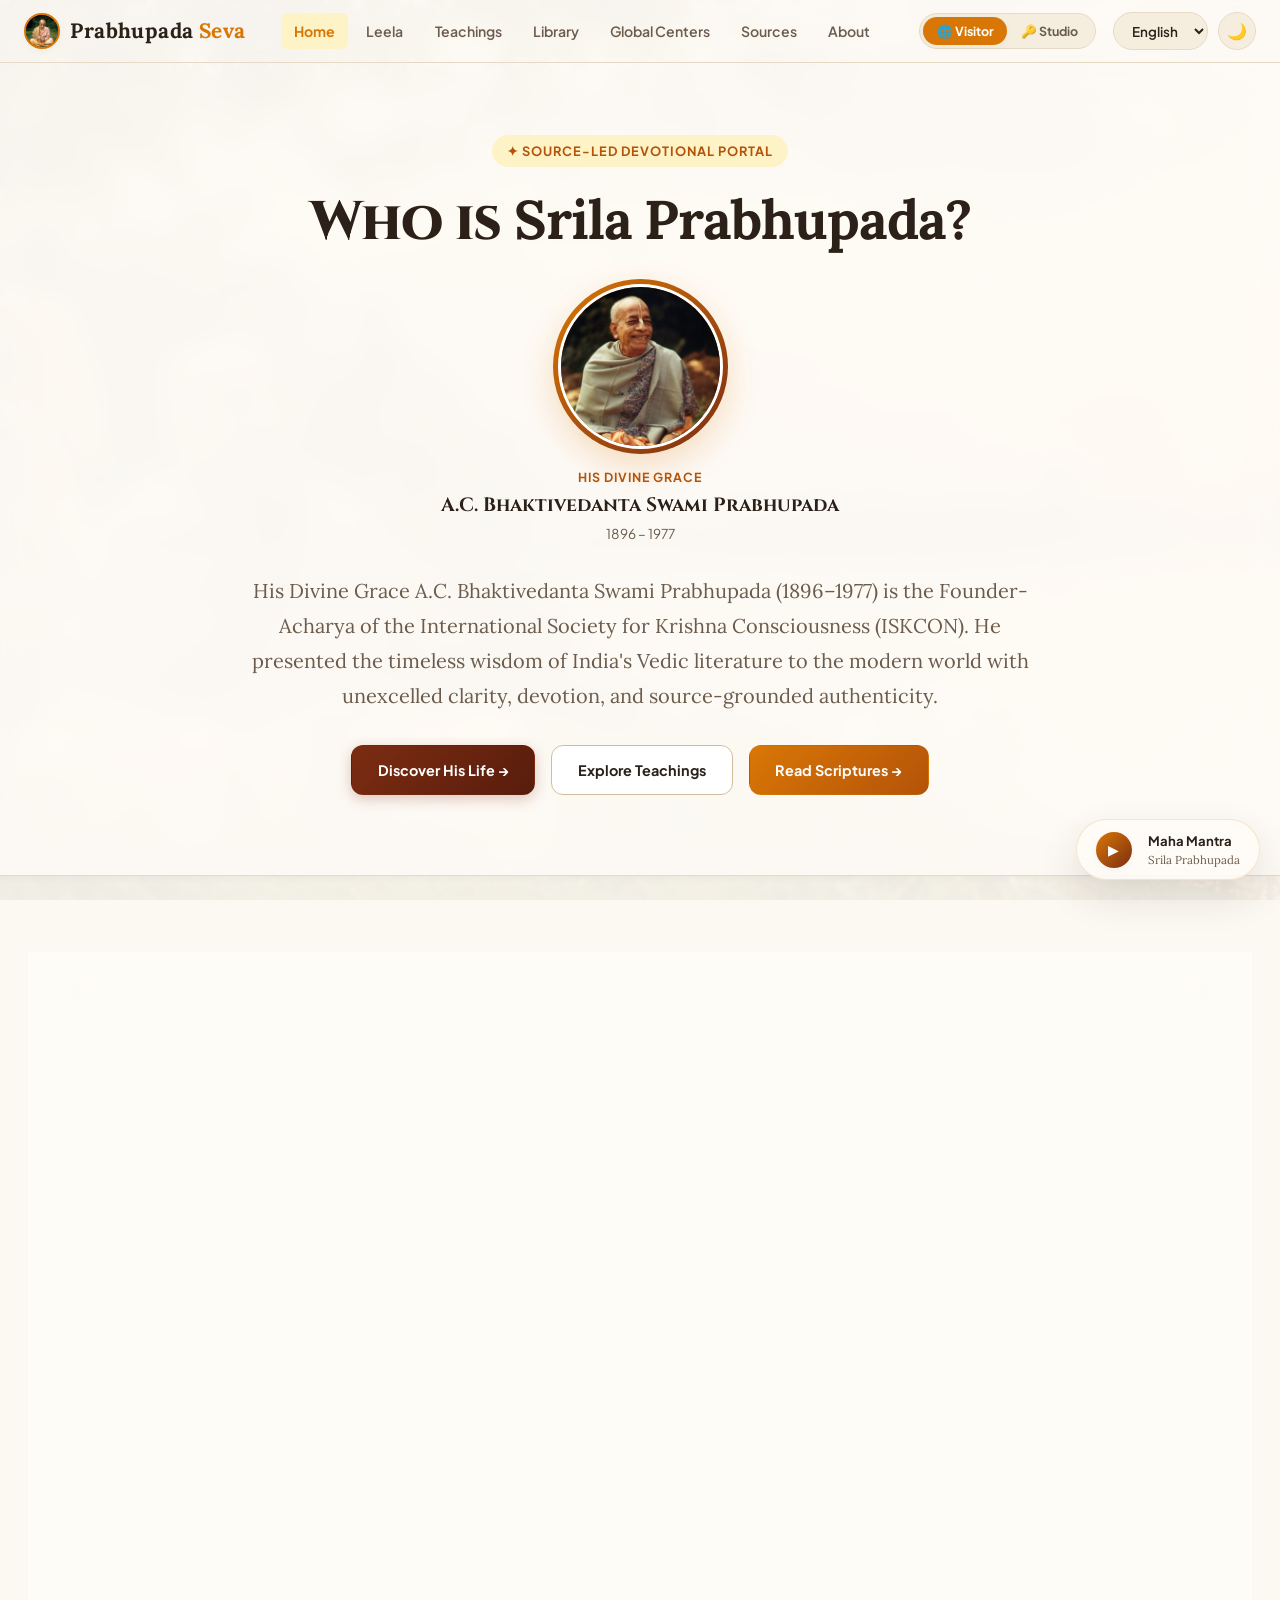
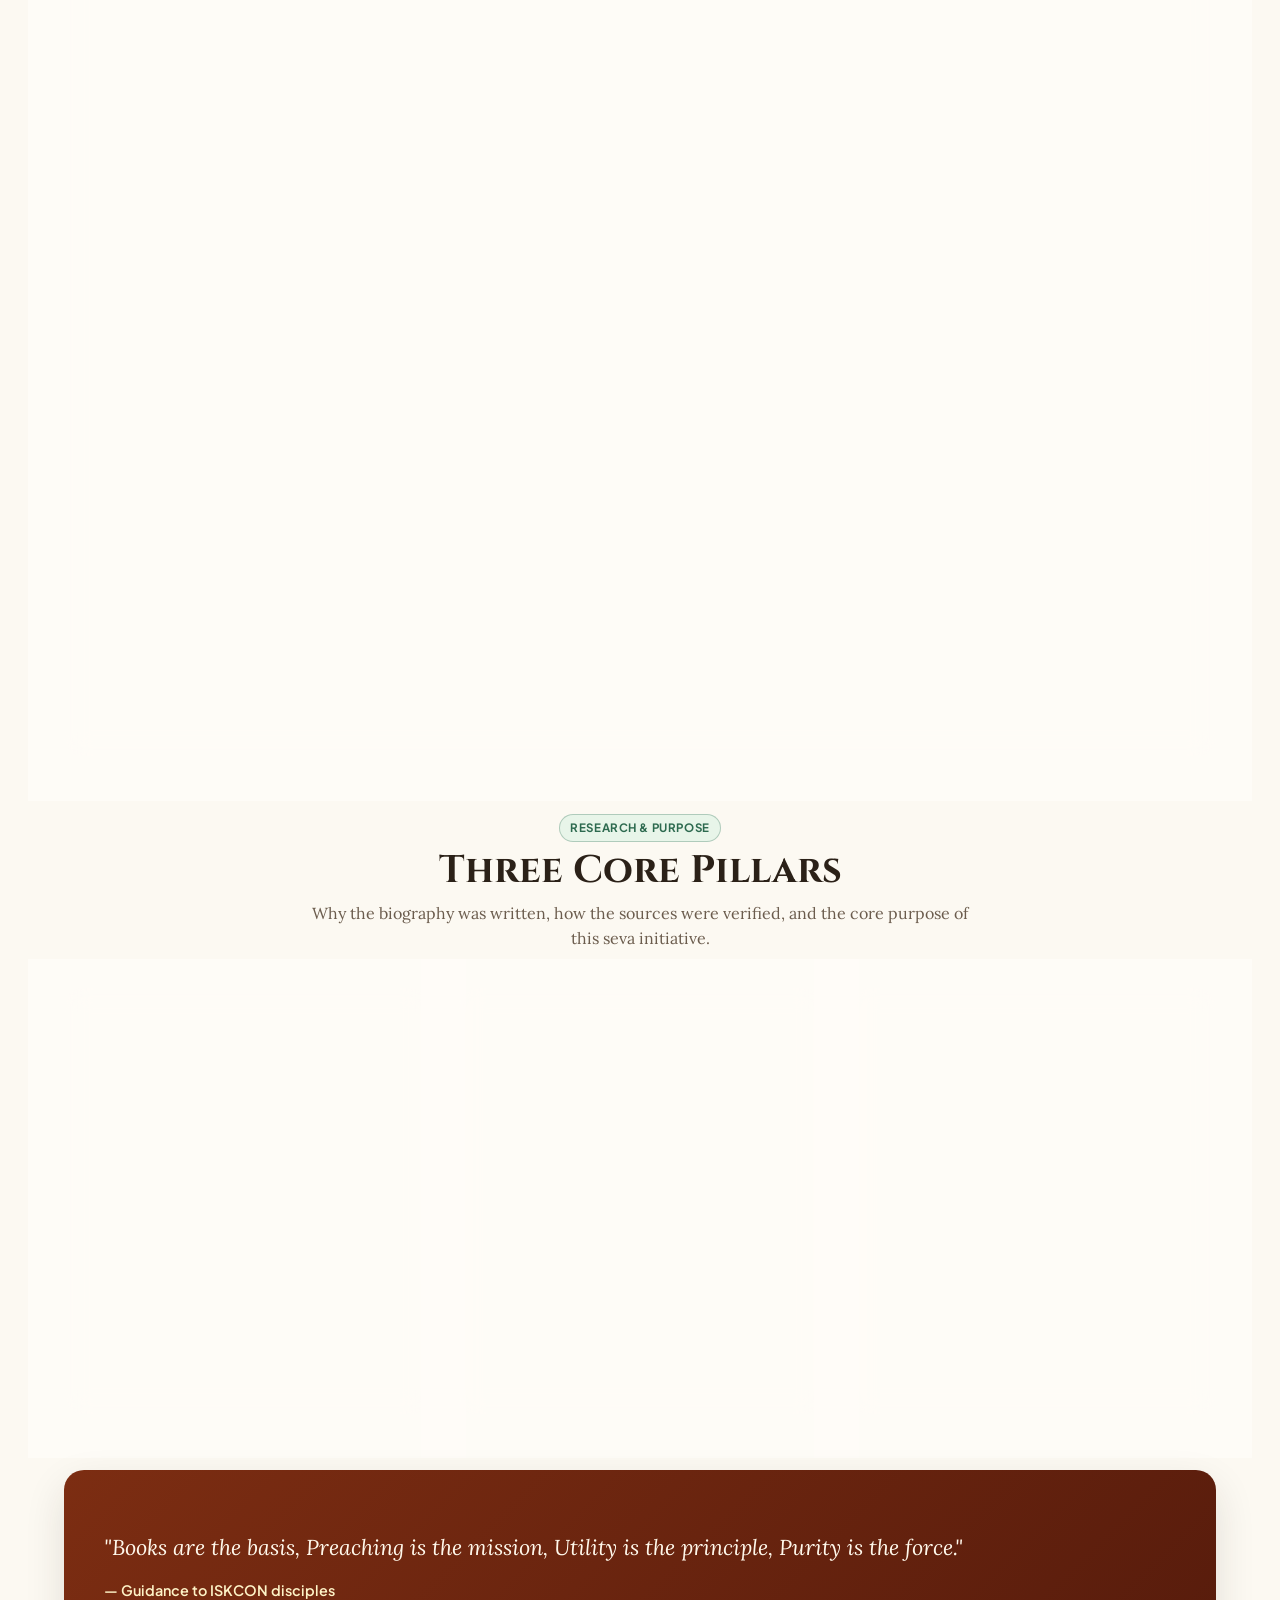
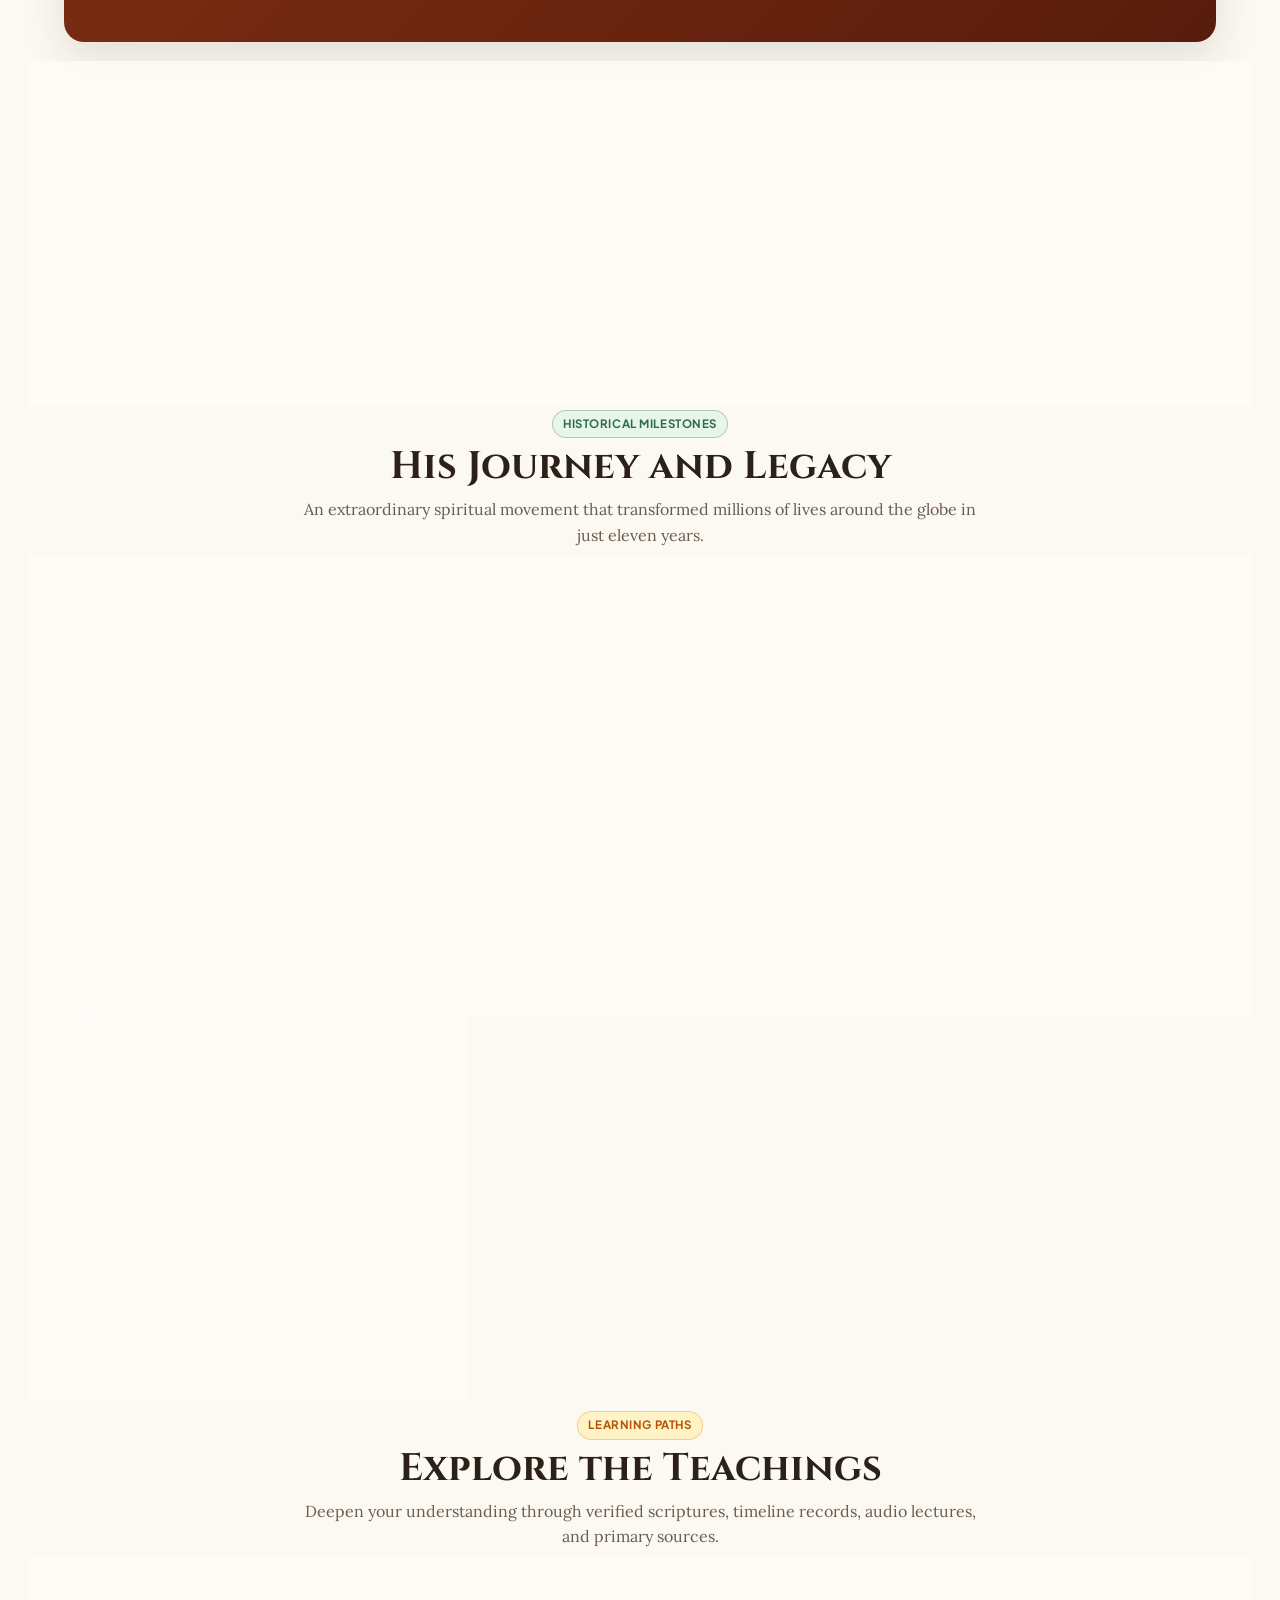
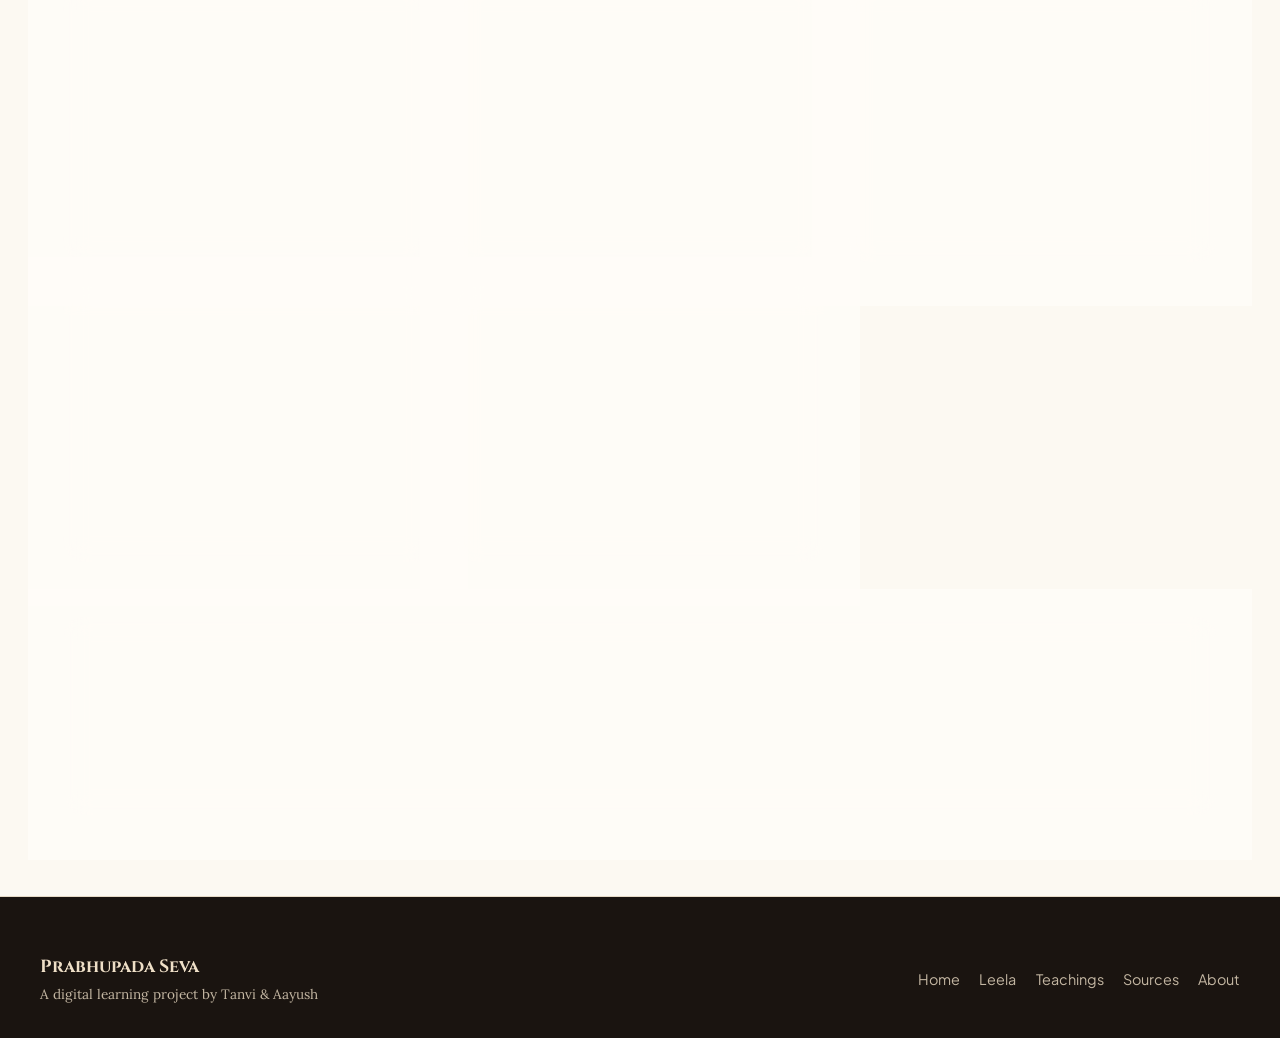
==== commit 024f74a0: "Updated project content and added new data" ====
--- a/index.html
+++ b/index.html
@@ -80,7 +80,7 @@
           <!-- Visually Centered Portrait Frame -->
           <div class="centered-portrait-wrap">
             <div class="centered-portrait-frame">
-              <img src="images/srila-prabhupad.jpg" alt="His Divine Grace A.C. Bhaktivedanta Swami Prabhupada" class="centered-portrait-img" loading="eager" />
+              <img src="images/prabhupadji-homepage.jpeg" alt="His Divine Grace A.C. Bhaktivedanta Swami Prabhupada" class="centered-portrait-img" loading="eager" />
             </div>
             <div class="centered-portrait-caption">
               <span class="caption-title" data-i18n="portrait_title">His Divine Grace</span>
@@ -367,49 +367,57 @@
       </div>
     </section>
 
-    <!-- TIMELINE PAGE -->
+    <!-- LEELA / TIMELINE PAGE -->
     <section id="page-timeline" class="page-section">
       <div class="container">
-        <div style="text-align:center;max-width:700px;margin:0 auto 2.5rem">
-          <p class="hero-eyebrow" data-i18n="timeline_eyebrow">Verified Chronology</p>
-          <h2 data-i18n="timeline_title">Srila Prabhupada's Life Timeline</h2>
-          <p style="color:var(--text-muted)" data-i18n="timeline_subtitle">Every milestone entry is linked directly to its archival source record.</p>
-        </div>
-
-        <!-- World Journey Overview Widget -->
-        <div class="glass-card" style="max-width:860px;margin:0 auto 2.5rem;text-align:center">
-          <p class="hero-eyebrow" data-i18n="legacy_eyebrow">Global Preaching Legacy</p>
-          <h3 style="font-size:1.35rem;margin-bottom:0.5rem" data-i18n="legacy_title">14 World Tours Across 6 Continents (1966–1977)</h3>
-          <div style="display:grid;grid-template-columns:repeat(auto-fit, minmax(140px, 1fr));gap:1rem;margin-top:1.25rem">
-            <div style="background:var(--bg-main);padding:1rem;border-radius:var(--radius-md);border:1px solid var(--line)">
-              <span style="font-family:'Cinzel',serif;font-size:1.8rem;font-weight:700;color:var(--saffron-500);display:block">108+</span>
-              <span class="sans-text" style="font-size:0.8rem;color:var(--text-muted)" data-i18n="stat_temples">Temples Founded</span>
-            </div>
-            <div style="background:var(--bg-main);padding:1rem;border-radius:var(--radius-md);border:1px solid var(--line)">
-              <span style="font-family:'Cinzel',serif;font-size:1.8rem;font-weight:700;color:var(--maroon-700);display:block">80+</span>
-              <span class="sans-text" style="font-size:0.8rem;color:var(--text-muted)" data-i18n="stat_books">Books Authored</span>
-            </div>
-            <div style="background:var(--bg-main);padding:1rem;border-radius:var(--radius-md);border:1px solid var(--line)">
-              <span style="font-family:'Cinzel',serif;font-size:1.8rem;font-weight:700;color:var(--leaf-600);display:block">5,000+</span>
-              <span class="sans-text" style="font-size:0.8rem;color:var(--text-muted)" data-i18n="stat_disciples">Disciples Initiated</span>
-            </div>
-            <div style="background:var(--bg-main);padding:1rem;border-radius:var(--radius-md);border:1px solid var(--line)">
-              <span style="font-family:'Cinzel',serif;font-size:1.8rem;font-weight:700;color:var(--saffron-500);display:block">14</span>
-              <span class="sans-text" style="font-size:0.8rem;color:var(--text-muted)" data-i18n="stat_circuits">Global Circuits</span>
-            </div>
-          </div>
-        </div>
-
-        <div id="timeline-filters" class="timeline-controls">
-          <button class="filter-btn active" data-era="all" data-i18n="filter_all_eras">All Eras</button>
-          <button class="filter-btn" data-era="early" data-i18n="filter_early">1896-1922 Early Life</button>
-          <button class="filter-btn" data-era="preparation" data-i18n="filter_preparation">1922-1965 Preparation</button>
-          <button class="filter-btn" data-era="jaladuta" data-i18n="filter_jaladuta">1965 Jaladuta</button>
-          <button class="filter-btn" data-era="west" data-i18n="filter_west">1966 West Arrival</button>
-          <button class="filter-btn" data-era="expansion" data-i18n="filter_expansion">1966-1977 ISKCON Expansion</button>
-        </div>
-
-        <div id="timeline-container" class="timeline-list">
+        <!-- Main Page Header -->
+        <div style="text-align:center;max-width:800px;margin:0 auto 2.5rem">
+          <span class="hero-eyebrow" data-i18n="timeline_eyebrow">✦ श्रील प्रभुपाद जीवन-लीला (Authentic Life Biography)</span>
+          <h2 style="font-size:clamp(2rem, 4vw, 2.75rem);margin:0.25rem 0 0.5rem" data-i18n="timeline_title">
+            श्रील प्रभुपाद <span class="highlight-saffron">दिव्य लीला</span>
+          </h2>
+          <p style="color:var(--text-muted);font-size:1.05rem;margin:0" data-i18n="timeline_subtitle">
+            प्रमाणित स्रोतों एवं ऐतिहासिक अभिलेखों पर आधारित जीवन की कालानुक्रमिक गाथा
+          </p>
+        </div>
+
+        <!-- 1. Leela Selector Grid (Future Expandability Bar) -->
+        <div class="leela-selector-wrap" style="margin-bottom: 2.5rem;">
+          <div class="leela-selector-header" style="display:flex;align-items:center;justify-content:space-between;margin-bottom:1rem">
+            <h3 style="font-size:1.15rem;margin:0;font-family:'Cinzel',serif;color:var(--text-main)" data-i18n="leela_phases_title">
+              📜 जीवन लीला चरण (Life Phases)
+            </h3>
+            <span class="badge badge-devotee" data-i18n="leela_expandable_badge">भविष्य विस्तार योग्य</span>
+          </div>
+
+          <div id="leela-selector-container" class="leela-selector-grid">
+            <!-- Dynamically populated by app.js -->
+          </div>
+        </div>
+
+        <!-- 2. Active Leela Banner & Controls -->
+        <div id="active-leela-banner" class="glass-card leela-hero-card" style="margin-bottom: 2.5rem; position: relative; overflow: hidden; padding: 2rem;">
+          <!-- Dynamically populated by app.js -->
+        </div>
+
+        <!-- 3. Chapter Search & Quick Navigation -->
+        <div class="leela-controls-bar" style="margin-bottom: 2rem;">
+          <div style="display:flex; gap: 1rem; align-items: center; justify-content: space-between; flex-wrap: wrap;">
+            <!-- Chapter Quick Nav Pills -->
+            <div id="chapter-nav-pills" class="chapter-nav-wrap">
+              <!-- Dynamically populated by app.js -->
+            </div>
+
+            <!-- Chapter Search -->
+            <div class="leela-search-input-wrap">
+              <span class="search-icon">🔍</span>
+              <input type="text" id="leela-search-input" class="leela-search-input" placeholder="लीला में खोजें (उदा. स्कॉटिश, गौर मोहन, रथयात्रा)..." aria-label="Search within Leela" />
+            </div>
+          </div>
+        </div>
+
+        <!-- 4. Chronological Chapters Container -->
+        <div id="leela-chapters-container" class="leela-chapters-list">
           <!-- Dynamically populated by app.js -->
         </div>
       </div>
@@ -441,24 +449,11 @@
       </div>
     </section>
 
-    <!-- LILAS PAGE -->
+    <!-- LILAS PAGE (ALIAS / MIRROR) -->
     <section id="page-lilas" class="page-section">
       <div class="container">
-        <div style="text-align:center;max-width:700px;margin:0 auto 2.5rem">
-          <p class="hero-eyebrow" data-i18n="lilas_eyebrow">Attributed Accounts</p>
-          <h2 data-i18n="lilas_title">Lilas &amp; Remembrances</h2>
-          <p style="color:var(--text-muted)" data-i18n="lilas_subtitle">Stories are handled with reverence, specifying narrator, source volume, and exact status.</p>
-        </div>
-
-        <div id="lilas-filters" class="timeline-controls">
-          <button class="filter-btn active" data-category="all" data-i18n="filter_all_lilas">All Lilas</button>
-          <button class="filter-btn" data-category="preparation" data-i18n="filter_vrindavan">Vrindavan Years</button>
-          <button class="filter-btn" data-category="jaladuta" data-i18n="filter_jaladuta_voyage">Jaladuta Voyage</button>
-          <button class="filter-btn" data-category="west" data-i18n="filter_western_preaching">Western Preaching</button>
-        </div>
-
-        <div id="lilas-container" class="card-grid">
-          <!-- Dynamically populated by app.js -->
+        <div id="page-lilas-content">
+          <!-- Dynamically rendered by app.js -->
         </div>
       </div>
     </section>
@@ -466,10 +461,13 @@
     <!-- BOOKS PAGE -->
     <section id="page-books" class="page-section">
       <div class="container">
-        <div style="text-align:center;max-width:700px;margin:0 auto 2rem">
+        <div style="text-align:center;max-width:780px;margin:0 auto 2.5rem">
           <p class="hero-eyebrow" data-i18n="books_eyebrow">Sacred Literature</p>
-          <h2 data-i18n="books_title">Authorized Literature Library</h2>
-          <p style="color:var(--text-muted)" data-i18n="books_subtitle">Read authentic translations and purports by Srila Prabhupada published by the Bhaktivedanta Book Trust.</p>
+          <div style="display:flex;align-items:center;justify-content:center;gap:0.75rem;flex-wrap:wrap;margin-bottom:0.5rem">
+            <h2 style="margin:0" data-i18n="books_title">Authorized Literature Library</h2>
+            <span id="library-book-count" class="book-count-pill"></span>
+          </div>
+          <p style="color:var(--text-muted);margin:0" data-i18n="books_subtitle">Read authentic translations and purports by Srila Prabhupada published by the Bhaktivedanta Book Trust.</p>
         </div>
 
         <!-- Dedicated Library Search Bar -->
@@ -486,7 +484,7 @@
           </div>
         </div>
 
-        <div id="books-container" class="card-grid" style="grid-template-columns:repeat(auto-fit, minmax(320px, 1fr));gap:2rem;max-width:960px;margin:0 auto 3.5rem">
+        <div id="books-container" class="proposed-books-grid">
           <!-- Dynamically populated by app.js -->
         </div>
 
--- a/css/styles.css
+++ b/css/styles.css
@@ -244,36 +244,232 @@
   color: var(--saffron-500);
 }
 
-/* Book Cover Styling */
+/* Book Cover Styling & Approved Compact Library Grid */
 .book-card-link {
   text-decoration: none;
   color: inherit;
   display: block;
 }
 
-.book-cover-container {
+.book-count-pill {
+  background: linear-gradient(135deg, var(--saffron-500), var(--maroon-700));
+  color: #ffffff;
+  font-family: 'Plus Jakarta Sans', sans-serif;
+  font-size: 0.85rem;
+  font-weight: 700;
+  padding: 0.3rem 0.85rem;
+  border-radius: var(--radius-full);
+  box-shadow: var(--shadow-sm);
+  letter-spacing: 0.02em;
+  white-space: nowrap;
+}
+
+.proposed-books-grid {
+  display: grid;
+  grid-template-columns: repeat(5, minmax(0, 1fr));
+  gap: 1.25rem;
+  max-width: 1140px;
+  margin: 0 auto 3.5rem;
+  justify-content: center;
+}
+
+@media (max-width: 1120px) {
+  .proposed-books-grid {
+    grid-template-columns: repeat(4, minmax(0, 1fr));
+  }
+}
+
+@media (max-width: 880px) {
+  .proposed-books-grid {
+    grid-template-columns: repeat(3, minmax(0, 1fr));
+  }
+}
+
+@media (max-width: 640px) {
+  .proposed-books-grid {
+    grid-template-columns: repeat(2, minmax(0, 1fr));
+    gap: 0.85rem;
+  }
+}
+
+@media (max-width: 420px) {
+  .proposed-books-grid {
+    grid-template-columns: repeat(1, minmax(0, 1fr));
+    max-width: 250px;
+  }
+}
+
+.compact-book-card {
+  display: flex;
+  flex-direction: column;
+  justify-content: space-between;
+  height: 100%;
+  max-width: 215px;
   width: 100%;
-  height: 200px;
+  margin: 0 auto;
+  padding: 1rem;
   border-radius: var(--radius-md);
+  background: var(--glass-bg);
+  backdrop-filter: var(--glass-backdrop);
+  -webkit-backdrop-filter: var(--glass-backdrop);
+  border: 1px solid var(--line);
+  box-shadow: var(--shadow-sm);
+  transition: transform 0.25s ease, box-shadow 0.25s ease, border-color 0.25s ease;
+  cursor: pointer;
+  box-sizing: border-box;
+}
+
+.compact-book-card:hover {
+  transform: translateY(-4px);
+  box-shadow: var(--shadow-md);
+  border-color: var(--saffron-500);
+}
+
+.book-cover-link {
+  display: block;
+  width: 100%;
+  height: 215px;
+  margin-bottom: 0.75rem;
+  text-decoration: none;
+}
+
+.book-cover-link .compact-cover-wrap {
+  height: 100%;
+  margin-bottom: 0;
+}
+
+.compact-cover-wrap {
+  width: 100%;
+  height: 215px;
+  display: flex;
+  align-items: center;
+  justify-content: center;
+  background: var(--bg-subtle);
+  border-radius: var(--radius-sm);
+  padding: 0.5rem;
+  margin-bottom: 0.75rem;
+  box-shadow: inset 0 0 8px rgba(0,0,0,0.04);
   overflow: hidden;
-  background: linear-gradient(135deg, var(--maroon-700), var(--maroon-800));
-  margin-bottom: 1.25rem;
-  box-shadow: var(--shadow-sm);
-  position: relative;
-  display: flex;
+  box-sizing: border-box;
+  flex-shrink: 0;
+}
+
+.compact-cover-img {
+  max-height: 100% !important;
+  max-width: 100% !important;
+  width: auto !important;
+  height: auto !important;
+  object-fit: contain !important;
+  border-radius: 4px;
+  box-shadow: 0 4px 10px rgba(0,0,0,0.14);
+  transition: transform 0.3s ease;
+  display: block;
+  margin: 0 auto;
+  flex-shrink: 0;
+}
+
+.compact-book-card:hover .compact-cover-img {
+  transform: scale(1.04);
+}
+
+.compact-badge {
+  font-size: 0.72rem;
+  padding: 0.2rem 0.55rem;
+  border-radius: var(--radius-full);
+  margin-bottom: 0.4rem;
+  display: inline-block;
+  font-family: 'Plus Jakarta Sans', sans-serif;
+  font-weight: 600;
+}
+
+.compact-book-title {
+  font-family: 'Cinzel', serif;
+  font-size: 1rem;
+  font-weight: 700;
+  color: var(--text-main);
+  margin: 0 0 0.25rem;
+  line-height: 1.3;
+  display: -webkit-box;
+  -webkit-line-clamp: 2;
+  -webkit-box-orient: vertical;
+  overflow: hidden;
+  min-height: 2.6em;
+}
+
+.compact-book-author {
+  font-family: 'Plus Jakarta Sans', sans-serif;
+  font-size: 0.76rem;
+  color: var(--maroon-700);
+  font-weight: 600;
+  margin: 0 0 0.45rem;
+  white-space: nowrap;
+  overflow: hidden;
+  text-overflow: ellipsis;
+}
+
+.compact-book-summary {
+  font-family: 'Lora', serif;
+  font-size: 0.8rem;
+  color: var(--text-muted);
+  line-height: 1.4;
+  margin: 0 0 0.85rem;
+  display: -webkit-box;
+  -webkit-line-clamp: 3;
+  -webkit-box-orient: vertical;
+  overflow: hidden;
+}
+
+.compact-card-actions {
+  display: flex;
+  flex-direction: column;
+  gap: 0.4rem;
+  margin-top: auto;
+}
+
+.compact-btn-primary {
+  display: inline-flex;
   align-items: center;
   justify-content: center;
-}
-
-.book-cover-img {
+  gap: 0.35rem;
   width: 100%;
-  height: 100%;
-  object-fit: cover;
-  transition: transform 0.3s ease;
-}
-
-.book-card-link:hover .book-cover-img {
-  transform: scale(1.04);
+  padding: 0.42rem 0.65rem;
+  font-size: 0.8rem;
+  font-family: 'Plus Jakarta Sans', sans-serif;
+  font-weight: 600;
+  background: linear-gradient(135deg, var(--saffron-500), var(--maroon-700));
+  color: #ffffff !important;
+  border-radius: var(--radius-sm);
+  border: none;
+  text-decoration: none;
+  transition: opacity 0.2s ease;
+}
+
+.compact-btn-primary:hover {
+  opacity: 0.92;
+  color: #ffffff !important;
+}
+
+.compact-btn-secondary {
+  display: inline-flex;
+  align-items: center;
+  justify-content: center;
+  gap: 0.3rem;
+  width: 100%;
+  padding: 0.35rem 0.55rem;
+  font-size: 0.74rem;
+  font-family: 'Plus Jakarta Sans', sans-serif;
+  font-weight: 600;
+  background: transparent;
+  color: var(--text-muted) !important;
+  border-radius: var(--radius-sm);
+  border: 1px solid var(--line);
+  text-decoration: none;
+  transition: all 0.2s ease;
+}
+
+.compact-btn-secondary:hover {
+  border-color: var(--saffron-500);
+  color: var(--maroon-700) !important;
 }
 
 .main-nav {
@@ -442,6 +638,8 @@
   width: 100%;
   height: 100%;
   object-fit: cover;
+  object-position: center 20%;
+  background-position: center 20%;
   border-radius: 50%;
   border: 3px solid var(--bg-paper);
 }
@@ -2146,3 +2344,261 @@
   }
 }
 
+/* ==========================================================================
+   ENHANCED LEELA PAGE STYLES (Modular & Responsive)
+   ========================================================================== */
+
+.leela-selector-grid {
+  display: grid;
+  grid-template-columns: repeat(auto-fit, minmax(220px, 1fr));
+  gap: 1.25rem;
+}
+
+.leela-era-card {
+  background: var(--bg-paper);
+  border: 1px solid var(--line);
+  border-radius: var(--radius-lg);
+  padding: 1.25rem;
+  cursor: pointer;
+  transition: all 0.25s ease;
+  position: relative;
+  display: flex;
+  flex-direction: column;
+  justify-content: space-between;
+}
+
+.leela-era-card:hover {
+  transform: translateY(-2px);
+  border-color: var(--saffron-500);
+  box-shadow: var(--shadow-sm);
+}
+
+.leela-era-card.active {
+  border: 2px solid var(--saffron-500);
+  background: rgba(217, 119, 6, 0.06);
+  box-shadow: 0 8px 24px rgba(217, 119, 6, 0.15);
+}
+
+.leela-era-card.disabled {
+  opacity: 0.72;
+  cursor: default;
+}
+
+.leela-era-title {
+  font-family: 'Cinzel', serif;
+  font-size: 1.05rem;
+  font-weight: 700;
+  color: var(--text-main);
+  margin-bottom: 0.35rem;
+}
+
+.leela-era-duration {
+  display: inline-block;
+  font-family: 'Plus Jakarta Sans', sans-serif;
+  font-size: 0.78rem;
+  font-weight: 700;
+  color: var(--saffron-600);
+  background: var(--saffron-100);
+  padding: 0.2rem 0.6rem;
+  border-radius: var(--radius-full);
+  margin-bottom: 0.75rem;
+}
+
+.leela-era-subtitle {
+  font-size: 0.84rem;
+  color: var(--text-muted);
+  line-height: 1.45;
+
+  display: -webkit-box;
+  -webkit-line-clamp: 2;
+  -webkit-box-orient: vertical;
+  overflow: hidden;
+}
+
+.leela-hero-card {
+  border-left: 5px solid var(--saffron-500);
+  background: linear-gradient(135deg, rgba(217, 119, 6, 0.05), rgba(153, 27, 27, 0.02));
+  border-radius: var(--radius-lg);
+}
+
+.leela-hero-title {
+  font-family: 'Cinzel', serif;
+  font-size: clamp(1.6rem, 3.5vw, 2.25rem);
+  font-weight: 700;
+  color: var(--text-main);
+  margin: 0.5rem 0;
+}
+
+.chapter-nav-wrap {
+  display: flex;
+  gap: 0.45rem;
+  flex-wrap: wrap;
+  align-items: center;
+}
+
+.chapter-pill-btn {
+  background: var(--bg-paper);
+  border: 1px solid var(--line);
+  color: var(--text-main);
+  padding: 0.4rem 0.85rem;
+  border-radius: var(--radius-full);
+  font-size: 0.82rem;
+  font-weight: 600;
+  font-family: 'Plus Jakarta Sans', sans-serif;
+  cursor: pointer;
+  transition: all 0.2s ease;
+}
+
+.chapter-pill-btn:hover {
+  background: var(--saffron-100);
+  border-color: var(--saffron-500);
+  color: var(--saffron-700);
+}
+
+.leela-search-input-wrap {
+  position: relative;
+  min-width: 260px;
+  flex-grow: 1;
+  max-width: 380px;
+}
+
+.leela-search-input-wrap .search-icon {
+  position: absolute;
+  left: 0.85rem;
+  top: 50%;
+  transform: translateY(-50%);
+  font-size: 0.9rem;
+  color: var(--text-muted);
+}
+
+.leela-search-input {
+  width: 100%;
+  padding: 0.5rem 0.85rem 0.5rem 2.3rem;
+  border-radius: var(--radius-full);
+  border: 1px solid var(--line);
+  background: var(--bg-paper);
+  color: var(--text-main);
+  font-size: 0.88rem;
+  outline: none;
+  transition: all 0.2s ease;
+}
+
+.leela-search-input:focus {
+  border-color: var(--saffron-500);
+  box-shadow: 0 0 0 3px rgba(217, 119, 6, 0.15);
+}
+
+.leela-chapter-card {
+  background: var(--glass-bg);
+  backdrop-filter: var(--glass-backdrop);
+  border: 1px solid var(--line);
+  border-radius: var(--radius-lg);
+  padding: 2rem;
+  margin-bottom: 2rem;
+  box-shadow: var(--shadow-sm);
+  transition: all 0.3s ease;
+}
+
+.leela-chapter-card:hover {
+  box-shadow: var(--shadow-md);
+  border-color: rgba(217, 119, 6, 0.35);
+}
+
+.chapter-card-header {
+  display: flex;
+  align-items: flex-start;
+  justify-content: space-between;
+  gap: 1rem;
+  flex-wrap: wrap;
+  padding-bottom: 1rem;
+  margin-bottom: 1.25rem;
+  border-bottom: 1px solid var(--line);
+}
+
+.chapter-card-title {
+  font-family: 'Cinzel', serif;
+  font-size: clamp(1.25rem, 2.5vw, 1.6rem);
+  font-weight: 700;
+  color: var(--text-main);
+  margin: 0;
+}
+
+.chapter-date-badge {
+  background: var(--saffron-100);
+  color: var(--saffron-700);
+  font-weight: 700;
+  font-size: 0.82rem;
+  padding: 0.35rem 0.85rem;
+  border-radius: var(--radius-full);
+  border: 1px solid rgba(217, 119, 6, 0.2);
+  white-space: nowrap;
+}
+
+.chapter-highlights-wrap {
+  display: flex;
+  flex-wrap: wrap;
+  gap: 0.5rem;
+  margin-bottom: 1.25rem;
+}
+
+.chapter-highlight-pill {
+  font-size: 0.78rem;
+  background: var(--bg-subtle);
+  color: var(--text-muted);
+  border: 1px solid var(--line);
+  padding: 0.2rem 0.65rem;
+  border-radius: var(--radius-sm);
+  font-weight: 500;
+}
+
+.chapter-paragraph {
+  font-family: 'Lora', serif;
+  font-size: 1.02rem;
+  line-height: 1.75;
+  color: var(--text-main);
+  margin-bottom: 1.15rem;
+  text-align: justify;
+}
+
+.chapter-paragraph:last-child {
+  margin-bottom: 0;
+}
+
+.chapter-source-footer {
+  margin-top: 1.5rem;
+  padding-top: 1rem;
+  border-top: 1px dashed var(--line);
+  display: flex;
+  align-items: center;
+  justify-content: space-between;
+  flex-wrap: wrap;
+  gap: 0.75rem;
+  font-size: 0.85rem;
+  color: var(--text-muted);
+}
+
+.leela-selector-grid {
+  display: grid;
+  grid-template-columns: repeat(auto-fit, minmax(320px, 1fr));
+  gap: 1.5rem;
+  width: 100%;
+}
+
+/* Responsive adjustments for Home Page Srila Prabhupada Portrait positioning */
+@media (max-width: 768px) {
+  .centered-portrait-img {
+    object-position: center 18%;
+    background-position: center 18%;
+  }
+}
+
+@media (max-width: 480px) {
+  .centered-portrait-img {
+    object-position: center 16%;
+    background-position: center 16%;
+  }
+}
+
+
+
+
